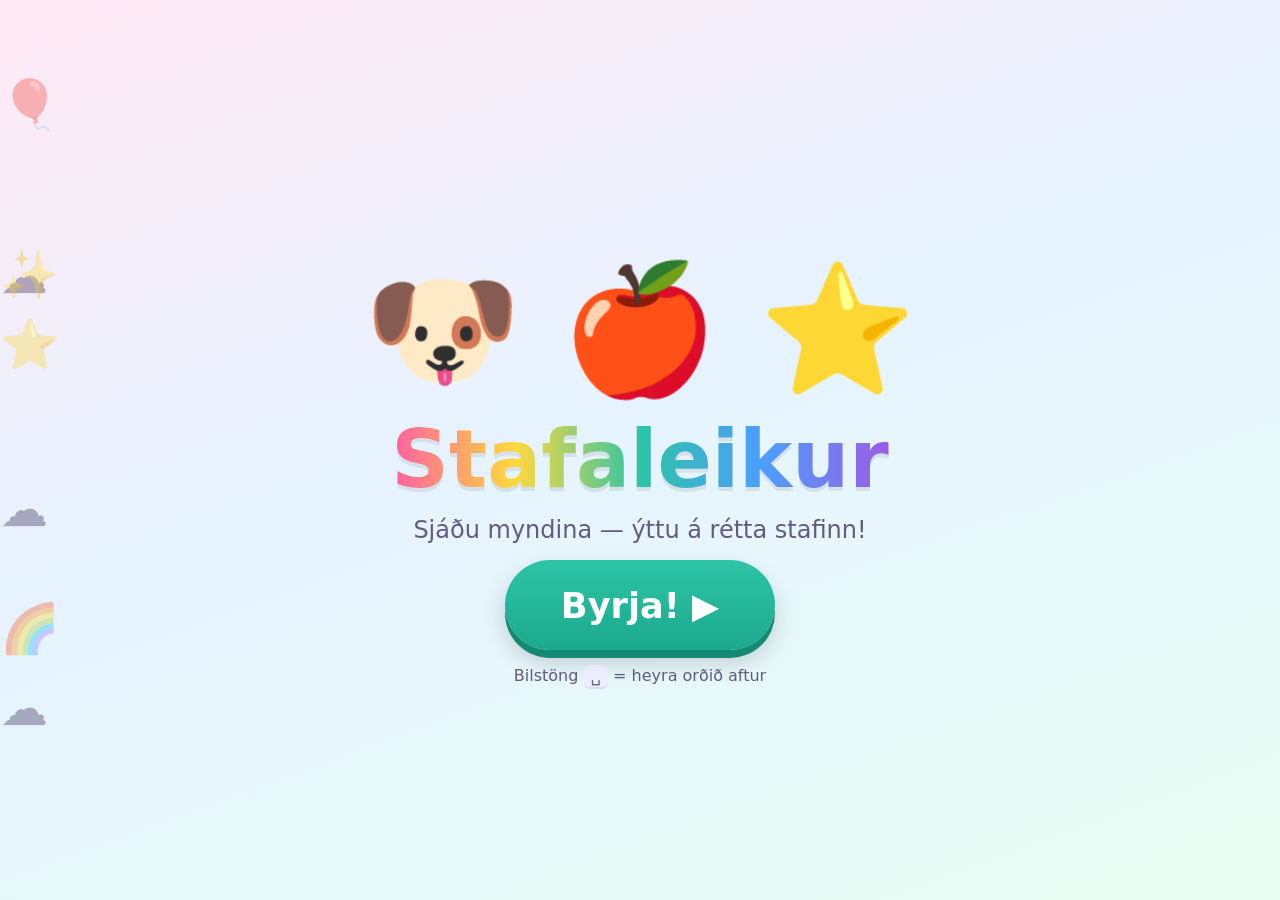
==== index.html @ 9ecb9501 "Laga valmynd sem klipptist á síma, touch-hegðun og fleiri mobile-villur - Skrollanlegir skjáir nota " ====
<!DOCTYPE html>
<html lang="is">
<head>
<meta charset="utf-8">
<meta name="viewport" content="width=device-width, initial-scale=1">
<meta name="theme-color" content="#ffe9f4">
<title>Stafaleikur</title>
<style>
  :root{
    --bleikur:#ff5fa2; --gulur:#ffd93d; --graenn:#2ec4a6; --blar:#4d9dff;
    --fjolublar:#9b5de5; --dokkt:#2b1a4a;
  }
  *{box-sizing:border-box}
  html,body{height:100%;margin:0}
  body{
    font-family:"Chalkboard SE","Comic Sans MS","Baloo 2",system-ui,sans-serif;
    color:var(--dokkt);
    background:linear-gradient(160deg,#ffe9f4 0%,#e6f3ff 45%,#e9fff4 100%);
    overflow:hidden;
    -webkit-user-select:none;user-select:none;
    touch-action:manipulation;              /* ekkert double-tap zoom á síma */
    -webkit-tap-highlight-color:transparent;
    -webkit-touch-callout:none;
  }
  #himinn{position:fixed;inset:0;pointer-events:none;z-index:0}
  .sky{position:absolute;font-size:3rem;opacity:.35;animation:sveima linear infinite}
  @keyframes sveima{from{transform:translateX(-15vw)}to{transform:translateX(115vw)}}

  /* justify-content:center + overflow klippir toppinn af á litlum skjám,
     svo teygjanleg ::before/::after miðja efnið í staðinn */
  .skjar{position:relative;z-index:1;height:100%;display:flex;flex-direction:column;
    align-items:center;justify-content:flex-start;gap:1rem;padding:3.6rem 1rem 1rem;text-align:center;
    overflow-y:auto}
  .skjar::before,.skjar::after{content:'';flex:1 0 0;min-height:0}
  @supports(height:100dvh){.skjar{height:100dvh}}
  .falin{display:none !important}

  h1{font-size:clamp(2.5rem,8vw,5rem);margin:0;line-height:1;
     background:linear-gradient(90deg,var(--bleikur),var(--gulur),var(--graenn),var(--blar),var(--fjolublar));
     -webkit-background-clip:text;background-clip:text;color:transparent;
     filter:drop-shadow(0 4px 0 rgba(0,0,0,.08))}
  .undirtitill{font-size:clamp(1rem,3vw,1.5rem);opacity:.7;margin:0}

  .takki{
    font:inherit;font-size:clamp(1.4rem,4vw,2.2rem);font-weight:bold;color:#fff;
    background:linear-gradient(180deg,var(--graenn),#1ba98d);
    border:none;border-radius:999px;padding:.7em 1.6em;cursor:pointer;
    box-shadow:0 8px 0 #148a73, 0 12px 24px rgba(0,0,0,.18);
    transition:transform .08s, box-shadow .08s;
  }
  .takki:active{transform:translateY(6px);box-shadow:0 2px 0 #148a73}
  .takki.blar{background:linear-gradient(180deg,var(--blar),#2b7fe0);box-shadow:0 8px 0 #2168b8,0 12px 24px rgba(0,0,0,.18)}
  .takki.blar:active{box-shadow:0 2px 0 #2168b8}

  /* ---- toppstika ---- */
  #stika{position:fixed;top:0;left:0;right:0;z-index:3;display:flex;align-items:center;
    justify-content:space-between;gap:1rem;padding:.7rem 1.1rem}
  .merki{background:#fff;border-radius:999px;padding:.35em .9em;font-size:clamp(.9rem,2.2vw,1.25rem);
    font-weight:bold;box-shadow:0 4px 12px rgba(0,0,0,.1);white-space:nowrap}
  #stigin{color:var(--fjolublar)}
  #rodin{color:var(--bleikur)}
  #framvinda{flex:1;max-width:340px;height:16px;background:#fff;border-radius:999px;overflow:hidden;
    box-shadow:inset 0 2px 4px rgba(0,0,0,.08)}
  #framvindaFyllt{height:100%;width:0%;border-radius:999px;
    background:linear-gradient(90deg,var(--gulur),var(--graenn));transition:width .35s}

  /* ---- spjaldid ---- */
  #spjald{
    background:#fff;border-radius:2.5rem;padding:.9rem 2.2rem 1.2rem;
    box-shadow:0 18px 40px rgba(0,0,0,.14);
    display:flex;flex-direction:column;align-items:center;gap:.6rem;
  }
  #mynd{font-size:clamp(4rem,15vh,8.5rem);line-height:1.1;animation:hopp 2.2s ease-in-out infinite}
  @keyframes hopp{0%,100%{transform:translateY(0) rotate(-2deg)}50%{transform:translateY(-14px) rotate(2deg)}}
  #mynd.rett{animation:snua .6s ease}
  @keyframes snua{0%{transform:scale(1)}40%{transform:scale(1.35) rotate(12deg)}100%{transform:scale(1)}}
  #spjald.rangt{animation:hrista .4s}
  @keyframes hrista{0%,100%{transform:translateX(0)}20%{transform:translateX(-14px)}40%{transform:translateX(14px)}60%{transform:translateX(-9px)}80%{transform:translateX(9px)}}

  #ord{display:flex;gap:.35rem;align-items:flex-end;flex-wrap:wrap;justify-content:center}
  .stafur{
    font-size:clamp(2.2rem,7vw,4rem);font-weight:bold;line-height:1;
    padding:.05em .18em;border-radius:.28em;min-width:.72em;text-align:center;
  }
  .stafur.sest{color:var(--dokkt);opacity:.55}
  .stafur.reitur{
    color:transparent;background:#f0eefc;border-bottom:.12em solid var(--fjolublar);
  }
  .stafur.reitur.naest{background:#fff3c4;border-bottom-color:var(--gulur);animation:pulsa 1.1s ease-in-out infinite}
  @keyframes pulsa{0%,100%{transform:scale(1)}50%{transform:scale(1.12)}}
  .stafur.buid{color:var(--graenn);background:#ddfaf1;border-bottom-color:var(--graenn);
    animation:skella .3s ease}
  @keyframes skella{0%{transform:scale(1.6)}100%{transform:scale(1)}}
  .stafur.visbending{color:var(--bleikur) !important;background:#ffe3ef}

  #hjalp{font-size:clamp(.9rem,2.4vw,1.25rem);opacity:.65;min-height:1.6em}
  kbd{background:#efeaff;border-radius:.4em;padding:.1em .45em;font-family:inherit;
      box-shadow:0 2px 0 #d6cdf5}

  /* ---- stafatakkar ---- */
  #stafaval{display:grid;grid-template-columns:repeat(10,1fr);gap:.5rem;
    max-width:58rem;width:100%;margin-bottom:2.2rem}
  @media (max-width:900px){#stafaval{grid-template-columns:repeat(5,1fr)}}
  .stafatakki{
    font:inherit;font-weight:bold;font-size:clamp(1.6rem,4vw,2.4rem);line-height:1;
    color:#fff;border:none;border-radius:1rem;padding:.5em 0;cursor:pointer;
    box-shadow:0 6px 0 rgba(0,0,0,.22), 0 8px 18px rgba(0,0,0,.14);
    transition:transform .08s, box-shadow .08s, opacity .2s;
  }
  @media(hover:hover){.stafatakki:hover{transform:translateY(-3px)}}
  .stafatakki:active{transform:translateY(5px);box-shadow:0 1px 0 rgba(0,0,0,.22)}
  .stafatakki.rangur{opacity:.28;pointer-events:none;transform:none;box-shadow:none}
  .stafatakki.visbending{animation:pulsa .7s ease-in-out infinite;
    outline:5px solid #fff;outline-offset:3px}

  #stafaval.hastafir .stafatakki{text-transform:uppercase}
  #hastafirTakki{
    font:inherit;font-size:clamp(.95rem,2.4vw,1.2rem);font-weight:bold;color:var(--dokkt);
    background:#fff;border:3px solid var(--fjolublar);border-radius:999px;
    padding:.55em 1.4em;cursor:pointer;margin:-1.4rem 0 2.4rem;
    box-shadow:0 5px 0 #cbbdf0;transition:transform .08s, box-shadow .08s, background .12s;
    -webkit-user-select:none;user-select:none;touch-action:none;
  }
  #hastafirTakki .synid{background:#f0eafd;border-radius:.5em;padding:.1em .5em;letter-spacing:.05em;white-space:nowrap}
  #hastafirTakki.virkur{
    background:var(--fjolublar);color:#fff;transform:translateY(5px);box-shadow:0 0 0 #cbbdf0;
  }
  #hastafirTakki.virkur .synid{background:rgba(255,255,255,.25)}

  /* ---- limmidasafn ---- */
  #hilla{position:fixed;bottom:0;left:0;right:0;z-index:3;display:flex;flex-wrap:wrap;
    gap:.2rem;justify-content:center;padding:.2rem;font-size:1.4rem;pointer-events:none}
  #hilla span{animation:skella .4s ease}

  /* ---- yfirlogg ---- */
  #yfir{position:fixed;inset:0;z-index:5;background:rgba(43,26,74,.75);
    display:flex;flex-direction:column;align-items:center;justify-content:center;gap:1.4rem;
    color:#fff;text-align:center;padding:1rem}
  #yfir h2{font-size:clamp(2rem,7vw,4rem);margin:0}
  #yfir .stort{font-size:clamp(5rem,18vh,10rem);animation:hopp 1.4s ease-in-out infinite}

  /* ---- valmynd ---- */
  #leikjaval{display:flex;gap:1.4rem;flex-wrap:wrap;justify-content:center;max-width:56rem}
  .leikjaspjald{font:inherit;color:inherit;text-align:center;cursor:pointer;
    background:#fff;border:4px solid transparent;border-radius:2rem;padding:1.6rem 1.4rem;width:17rem;
    box-shadow:0 12px 28px rgba(0,0,0,.12);transition:.15s}
  @media(hover:hover){.leikjaspjald:hover{transform:translateY(-6px);border-color:var(--fjolublar)}}
  .leikjaspjald .em{font-size:2.8rem;line-height:1.2}
  .leikjaspjald .nafn{font-size:1.5rem;font-weight:bold;margin:.4rem 0 .3rem;color:var(--fjolublar)}
  .leikjaspjald .lysing{font-size:.95rem;opacity:.65;line-height:1.35}

  .flokkur{font-size:1.3rem;font-weight:bold;opacity:.55;margin-top:.3rem}
  #leikjaval2{display:flex;gap:1rem;flex-wrap:wrap;justify-content:center;max-width:56rem}
  .leikjaspjald{position:relative}
  .leikjaspjald .nr2{position:absolute;top:.6rem;left:.7rem;background:var(--fjolublar);color:#fff;
    width:1.7rem;height:1.7rem;border-radius:50%;display:flex;align-items:center;justify-content:center;
    font-size:.95rem;font-weight:bold}

  /* ---- leikur 4: sagan ---- */
  #stika4{position:fixed;top:0;left:0;right:0;z-index:3;display:flex;align-items:center;
    justify-content:space-between;gap:1rem;padding:.7rem 1.1rem}
  #framvinda4{flex:1;max-width:340px;height:16px;background:#fff;border-radius:999px;overflow:hidden;
    box-shadow:inset 0 2px 4px rgba(0,0,0,.08)}
  #framvindaFyllt4{height:100%;width:0%;border-radius:999px;
    background:linear-gradient(90deg,var(--gulur),var(--graenn));transition:width .35s}
  #svid{background:#fff;border-radius:2rem;padding:1.2rem 1.6rem;box-shadow:0 14px 34px rgba(0,0,0,.13);
    width:min(56rem,100%);min-height:clamp(7rem,22vh,11rem);display:flex;align-items:center;
    justify-content:center;overflow:hidden}
  #svidHlutir{display:flex;flex-wrap:wrap;gap:.25em;justify-content:center;align-items:center;
    font-size:clamp(2rem,7vh,3.6rem)}
  #svidHlutir span{display:inline-block;will-change:transform,opacity}
  #saga{font-size:clamp(1.2rem,3.4vw,1.9rem);font-weight:bold;color:var(--fjolublar);min-height:1.5em}
  #hjalp4{font-size:clamp(1rem,2.6vw,1.35rem);opacity:.7;min-height:1.6em}
  #tolur4{display:grid;grid-template-columns:repeat(auto-fit,minmax(3.4rem,1fr));gap:.5rem;
    max-width:52rem;width:100%;margin-bottom:2.4rem}

  @keyframes birtast{from{transform:scale(0) rotate(-25deg);opacity:0}
                     60%{transform:scale(1.25) rotate(8deg);opacity:1}
                     to{transform:scale(1);opacity:1}}
  @keyframes koma{from{transform:translateX(70vw) scale(.4);opacity:0}
                  to{transform:none;opacity:1}}
  @keyframes springaAnim{0%{transform:scale(1)}35%{transform:scale(1.6)}
                         100%{transform:scale(2.4);opacity:0}}
  @keyframes bordaAnim{0%{transform:scale(1)}45%{transform:scale(.55) rotate(25deg)}
                       100%{transform:scale(0) rotate(-15deg);opacity:0}}
  @keyframes burtAnim{to{transform:translateX(70vw) translateY(-25vh) rotate(25deg);opacity:0}}
  @keyframes hverfaAnim{to{transform:scale(.15) rotate(380deg);opacity:0}}
  .birtast{animation:birtast .45s cubic-bezier(.34,1.56,.64,1) backwards}
  .koma   {animation:koma 1s cubic-bezier(.22,1,.36,1) backwards}
  .springa{animation:springaAnim .8s ease-in forwards}
  .borda  {animation:bordaAnim .8s ease-in forwards}
  .burt   {animation:burtAnim 1s ease-in forwards}
  .hverfa {animation:hverfaAnim .9s ease-in forwards}

  /* ---- leikur 3: staerdfraedi ---- */
  #stika3{position:fixed;top:0;left:0;right:0;z-index:3;display:flex;align-items:center;
    justify-content:space-between;gap:1rem;padding:.7rem 1.1rem}
  #framvinda3{flex:1;max-width:340px;height:16px;background:#fff;border-radius:999px;overflow:hidden;
    box-shadow:inset 0 2px 4px rgba(0,0,0,.08)}
  #framvindaFyllt3{height:100%;width:0%;border-radius:999px;
    background:linear-gradient(90deg,var(--gulur),var(--graenn));transition:width .35s}
  #daemispjald{background:#fff;border-radius:2rem;padding:1.1rem 2.2rem 1.3rem;text-align:center;
    box-shadow:0 14px 34px rgba(0,0,0,.13);max-width:56rem}
  #daemispjald.rangt{animation:hrista .4s}
  #daemiMyndir{display:flex;align-items:center;justify-content:center;gap:.5rem;flex-wrap:wrap;
    font-size:clamp(1.6rem,5vh,2.8rem);margin-bottom:.4rem}
  #daemiMyndir .hopur{display:flex;gap:.12em;flex-wrap:wrap;justify-content:center;max-width:16em}
  #daemiMyndir .adgerd{font-weight:bold;color:var(--fjolublar);font-size:1.1em;padding:0 .2em}
  #daemiMyndir .burt{opacity:.28;position:relative;filter:grayscale(1)}
  #daemiMyndir .burt::after{content:'✖';position:absolute;inset:0;display:flex;align-items:center;
    justify-content:center;color:var(--bleikur);font-size:.9em;opacity:.9;filter:none}
  #daemiTexti{font-size:clamp(1.8rem,min(9vh,10vw),4.4rem);font-weight:bold;line-height:1.1;letter-spacing:.03em;white-space:nowrap}
  #daemiTexti .spurn{color:var(--bleikur)}
  #hjalp3{font-size:clamp(1rem,2.6vw,1.35rem);opacity:.7;min-height:1.6em}
  #tolur{display:grid;grid-template-columns:repeat(auto-fit,minmax(3.4rem,1fr));gap:.5rem;
    max-width:52rem;width:100%;margin-bottom:2.4rem}
  .tolutakki{
    font:inherit;font-weight:bold;font-size:clamp(1.5rem,4vw,2.2rem);line-height:1;color:#fff;
    border:none;border-radius:1rem;padding:.5em 0;cursor:pointer;
    box-shadow:0 6px 0 rgba(0,0,0,.22),0 8px 18px rgba(0,0,0,.14);
    transition:transform .08s,box-shadow .08s,opacity .2s}
  @media(hover:hover){.tolutakki:hover{transform:translateY(-3px)}}
  .tolutakki:active{transform:translateY(5px);box-shadow:0 1px 0 rgba(0,0,0,.22)}
  .tolutakki.rangur{opacity:.28;pointer-events:none;transform:none;box-shadow:none}
  .tolutakki.rett3{animation:snua .6s ease;outline:5px solid #fff;outline-offset:3px}

  /* ---- leikur 2 ---- */
  #stika2{position:fixed;top:0;left:0;right:0;z-index:3;display:flex;align-items:center;
    justify-content:space-between;gap:1rem;padding:.7rem 1.1rem}
  #framvinda2{flex:1;max-width:340px;height:16px;background:#fff;border-radius:999px;overflow:hidden;
    box-shadow:inset 0 2px 4px rgba(0,0,0,.08)}
  #framvindaFyllt2{height:100%;width:0%;border-radius:999px;
    background:linear-gradient(90deg,var(--gulur),var(--graenn));transition:width .35s}
  #stafspjald{background:#fff;border-radius:2rem;padding:.6rem 2.6rem 1rem;text-align:center;
    box-shadow:0 14px 34px rgba(0,0,0,.13)}
  #storiStafur{font-size:clamp(5rem,16vh,9rem);font-weight:bold;line-height:1.05;
    background:linear-gradient(180deg,var(--fjolublar),var(--bleikur));
    -webkit-background-clip:text;background-clip:text;color:transparent}
  #baedi{font-size:1.3rem;opacity:.45;letter-spacing:.3em}
  #hjalp2{font-size:clamp(1rem,2.6vw,1.35rem);opacity:.7;min-height:1.6em}
  #valkostir{margin-bottom:3rem;display:grid;grid-template-columns:repeat(4,1fr);gap:1rem;max-width:56rem;width:100%}
  @media (max-width:700px){#valkostir{grid-template-columns:repeat(2,1fr)}}
  .valkostur{position:relative;background:#fff;border:4px solid transparent;border-radius:1.6rem;
    padding:1rem .4rem;cursor:pointer;font:inherit;transition:.15s;
    box-shadow:0 10px 22px rgba(0,0,0,.11)}
  @media(hover:hover){.valkostur:hover{transform:translateY(-6px);border-color:var(--blar)}}
  .valkostur .emj{font-size:clamp(3rem,9vh,5rem);line-height:1.1;display:block}
  .valkostur .nr{position:absolute;top:.5rem;left:.6rem;background:var(--fjolublar);color:#fff;
    width:1.8rem;height:1.8rem;border-radius:50%;display:flex;align-items:center;justify-content:center;
    font-size:1rem;font-weight:bold}
  .valkostur.rett2{border-color:var(--graenn);background:#ddfaf1;animation:snua .6s ease}
  .valkostur.rangt2{animation:hrista .4s;opacity:.4}
  .valkostur .ordtexti{font-size:1.05rem;font-weight:bold;opacity:0;transition:.2s}
  .valkostur.syna .ordtexti{opacity:.75}


  #agnir{position:fixed;inset:0;pointer-events:none;z-index:4;overflow:hidden}
  .agn{position:absolute;font-size:2rem;animation:falla linear forwards}
  @keyframes falla{to{transform:translateY(110vh) rotate(720deg);opacity:0}}
</style>
</head>
<body>

<div id="himinn"></div>
<div id="agnir"></div>

<!-- UPPHAFSSKJAR -->
<div class="skjar" id="upphaf">
  <div style="font-size:clamp(4rem,14vh,8rem)">🐶 🍎 ⭐</div>
  <h1>Stafaleikur</h1>
  <p class="undirtitill">Sjáðu myndina — ýttu á rétta stafinn!</p>
  <button class="takki" id="byrjaTakki">Byrja! ▶</button>
  <p class="undirtitill" style="font-size:1rem">Bilstöng <kbd>␣</kbd> = heyra orðið aftur</p>
</div>

<!-- VALMYND -->
<div class="skjar falin" id="valmynd">
  <h1 style="font-size:clamp(1.8rem,5vw,3rem)">Veldu leik</h1>

  <div class="flokkur">📖 Lestur</div>
  <div id="leikjaval">
    <button class="leikjaspjald" id="velja1">
      <span class="nr2">1</span>
      <div class="em">🐶 → <b>H</b></div>
      <div class="nafn">Finndu stafinn</div>
      <div class="lysing">Mynd birtist — veldu rétta stafinn.</div>
    </button>
    <button class="leikjaspjald" id="velja2">
      <span class="nr2">2</span>
      <div class="em"><b>B</b> → 🍌</div>
      <div class="nafn">Finndu myndina</div>
      <div class="lysing">Stafur birtist — veldu myndina sem byrjar á honum.</div>
    </button>
  </div>

  <div class="flokkur">🔢 Stærðfræði</div>
  <div id="leikjaval2">
    <button class="leikjaspjald" id="velja3">
      <span class="nr2">3</span>
      <div class="em">3 + 2 = <b>?</b></div>
      <div class="nafn">Plús og mínus</div>
      <div class="lysing">Reiknaðu dæmið og veldu rétta töluna.</div>
    </button>
    <button class="leikjaspjald" id="velja4">
      <span class="nr2">4</span>
      <div class="em">🍎🍎 ➕ 🍎</div>
      <div class="nafn">Teldu hlutina</div>
      <div class="lysing">Teldu myndirnar og finndu svarið.</div>
    </button>
    <button class="leikjaspjald" id="velja5">
      <span class="nr2">5</span>
      <div class="em">4 + <b>?</b> = 7</div>
      <div class="nafn">Hvað vantar?</div>
      <div class="lysing">Finndu töluna sem vantar í dæmið.</div>
    </button>
    <button class="leikjaspjald" id="velja6">
      <span class="nr2">6</span>
      <div class="em">🎈🎈🎈 <b>💥</b></div>
      <div class="nafn">Hvað gerðist?</div>
      <div class="lysing">Horfðu á það gerast — teldu svo það sem eftir er.</div>
    </button>
  </div>

</div>

<!-- LEIKUR 2: finndu myndina -->
<div class="skjar falin" id="leikur2">
  <div id="stika2">
    <div class="merki" id="tilbakaMerki" style="cursor:pointer">🏠</div>
    <div id="framvinda2"><div id="framvindaFyllt2"></div></div>
    <div class="merki" id="rodin2">🔥 0</div>
    <div class="merki" id="stigin2">⭐ 0</div>
  </div>

  <div id="stafspjald">
    <div id="storiStafur">B</div>
    <div id="baedi">B b</div>
  </div>
  <div id="hjalp2">Hvaða mynd byrjar á þessum staf?</div>
  <div id="valkostir"></div>
</div>

<!-- LEIKUR 4: sagan -->
<div class="skjar falin" id="leikur4">
  <div id="stika4">
    <div class="merki" id="tilbakaMerki4" style="cursor:pointer">🏠</div>
    <div id="framvinda4"><div id="framvindaFyllt4"></div></div>
    <div class="merki" id="rodin4">🔥 0</div>
    <div class="merki" id="stigin4">⭐ 0</div>
  </div>

  <div id="svid"><div id="svidHlutir"></div></div>
  <div id="saga">&nbsp;</div>
  <div id="hjalp4">&nbsp;</div>
  <div id="tolur4"></div>
</div>

<!-- LEIKUR 3: staerdfraedi -->
<div class="skjar falin" id="leikur3">
  <div id="stika3">
    <div class="merki" id="tilbakaMerki3" style="cursor:pointer">🏠</div>
    <div id="framvinda3"><div id="framvindaFyllt3"></div></div>
    <div class="merki" id="rodin3">🔥 0</div>
    <div class="merki" id="stigin3">⭐ 0</div>
  </div>

  <div id="daemispjald">
    <div id="daemiMyndir"></div>
    <div id="daemiTexti">3 + 2 = ?</div>
  </div>
  <div id="hjalp3">Hvað er svarið?</div>
  <div id="tolur"></div>
</div>

<!-- LEIKUR -->
<div class="skjar falin" id="leikur">
  <div id="stika">
    <div class="merki" id="tilbakaMerki1" style="cursor:pointer">🏠</div>
    <div class="merki" id="bordMerki">Borð 1</div>
    <div id="framvinda"><div id="framvindaFyllt"></div></div>
    <div class="merki" id="rodin">🔥 0</div>
    <div class="merki" id="stigin">⭐ 0</div>
  </div>

  <div id="spjald">
    <div id="mynd">🐶</div>
    <div id="ord"></div>
  </div>
  <div id="hjalp"></div>
  <div id="stafaval"></div>
  <button id="hastafirTakki">⬆️ Haltu inni fyrir <b>STÓRA STAFI</b> &nbsp;<span class="synid">a → A</span></button>
</div>

<div id="hilla"></div>

<!-- YFIRLOGG -->
<div id="yfir" class="falin">
  <div class="stort" id="yfirMynd">🎉</div>
  <h2 id="yfirTexti">Frábært!</h2>
  <button class="takki blar" id="yfirTakki">Áfram ▶</button>
</div>

<script>
/* ============ ORÐABANKINN ============ */
const ORD = [
  {o:'api',e:'🐒'}, {o:'appelsína',e:'🍊'}, {o:'álft',e:'🦢'},
  {o:'bíll',e:'🚗'}, {o:'banani',e:'🍌'}, {o:'bátur',e:'⛵'}, {o:'bók',e:'📖'}, {o:'blóm',e:'🌸'},
  {o:'dreki',e:'🐉'},
  {o:'epli',e:'🍎'}, {o:'eldur',e:'🔥'},
  {o:'fiskur',e:'🐟'}, {o:'fugl',e:'🐦'}, {o:'fíll',e:'🐘'},
  {o:'gíraffi',e:'🦒'}, {o:'gulrót',e:'🥕'}, {o:'gítar',e:'🎸'},
  {o:'hundur',e:'🐶'}, {o:'hús',e:'🏠'}, {o:'hestur',e:'🐴'}, {o:'hjarta',e:'❤️'},
  {o:'ís',e:'🍦'}, {o:'íkorni',e:'🐿️'},
  {o:'jarðarber',e:'🍓'}, {o:'jólatré',e:'🎄'},
  {o:'kaka',e:'🍰'}, {o:'kanína',e:'🐰'}, {o:'kýr',e:'🐮'}, {o:'köttur',e:'🐱'}, {o:'krókódíll',e:'🐊'},
  {o:'ljón',e:'🦁'}, {o:'lest',e:'🚂'}, {o:'lykill',e:'🔑'},
  {o:'máni',e:'🌙'}, {o:'mús',e:'🐭'}, {o:'mjólk',e:'🥛'},
  {o:'nál',e:'🪡'}, {o:'nashyrningur',e:'🦏'},
  {o:'ostur',e:'🧀'}, {o:'ormur',e:'🪱'},
  {o:'pera',e:'🍐'}, {o:'penni',e:'🖊️'}, {o:'panda',e:'🐼'},
  {o:'rúta',e:'🚌'}, {o:'refur',e:'🦊'}, {o:'regnbogi',e:'🌈'},
  {o:'sól',e:'☀️'}, {o:'skór',e:'👟'}, {o:'stjarna',e:'⭐'}, {o:'snjókarl',e:'⛄'}, {o:'sími',e:'📱'},
  {o:'tré',e:'🌳'}, {o:'tígrisdýr',e:'🐯'}, {o:'tómatur',e:'🍅'},
  {o:'ugla',e:'🦉'}, {o:'úlfur',e:'🐺'}, {o:'úr',e:'⌚'},
  {o:'vatn',e:'💧'}, {o:'vasi',e:'🏺'},
  {o:'þyrla',e:'🚁'},
  {o:'ær',e:'🐑'}, {o:'önd',e:'🦆'}, {o:'öxi',e:'🪓'}
];

const LIMMIDAR = ['🌟','🍀','🦄','🚀','🍭','🐞','🌺','🎈','🏆','🐳','🍩','⚽','🎨','🦋','🍉','🎁'];

const BORD = [
  { nafn:'Borð 1 — Fyrsti stafurinn', hattur:'fyrsti', throf:10, sia:o=>true,
    hjalp:'Á hvaða staf byrjar orðið?' },
  { nafn:'Borð 2 — Stuttu orðin',    hattur:'stafa',  throf:8,  sia:o=>o.o.length<=4,
    hjalp:'Stafaðu allt orðið!' },
  { nafn:'Borð 3 — Stóru orðin',     hattur:'stafa',  throf:8,  sia:o=>o.o.length>4,
    hjalp:'Þú ert orðinn meistari — stafaðu langa orðið!' }
];

/* ============ STAÐA ============ */
let bordNr = 0, stig = 0, rod = 0, iBordi = 0, mistok = 0;
let nuOrd = null, staða = 0, ordafarvegur = [], laest = false;

const $ = s => document.querySelector(s);
const myndEl=$('#mynd'), ordEl=$('#ord'), hjalpEl=$('#hjalp'), spjaldEl=$('#spjald');

/* ============ HLJÓÐ ============ */
let ac = null;
function hljodvel(){
  if(!ac) ac = new (window.AudioContext||window.webkitAudioContext)();
  if(ac.state === 'suspended') ac.resume();   /* iOS byrjar oft í biðstöðu */
  return ac;
}
function tonn(f, t0, lengd, gerd='sine', styrkur=.18){
  const a = hljodvel(), o = a.createOscillator(), g = a.createGain();
  o.type = gerd; o.frequency.value = f;
  g.gain.setValueAtTime(0, a.currentTime + t0);
  g.gain.linearRampToValueAtTime(styrkur, a.currentTime + t0 + .02);
  g.gain.exponentialRampToValueAtTime(.0001, a.currentTime + t0 + lengd);
  o.connect(g); g.connect(a.destination);
  o.start(a.currentTime + t0); o.stop(a.currentTime + t0 + lengd + .05);
}
const hlj = {
  plopp(){ tonn(880, 0, .12, 'triangle', .14); },
  rett(){ [523,659,784,1047].forEach((f,i)=>tonn(f, i*.075, .25, 'triangle', .16)); },
  rangt(){ tonn(220, 0, .18, 'sine', .10); tonn(165, .1, .22, 'sine', .09); },
  hvarf(){ tonn(700, 0, .10, 'square', .10); tonn(260, .05, .16, 'sine', .09); },
  bord(){ [523,659,784,1047,1319].forEach((f,i)=>tonn(f, i*.11, .5, 'triangle', .18)); }
};

/* ============ TAL ============ */
let raddir = [], islRodd = null;
function finnaRodd(){
  if(!('speechSynthesis' in window)) return;
  raddir = speechSynthesis.getVoices();
  islRodd = raddir.find(r=>/^is/i.test(r.lang)) || null;
}
finnaRodd();
if('speechSynthesis' in window) speechSynthesis.onvoiceschanged = finnaRodd;
function tala(texti, hradi=.85){
  if(!('speechSynthesis' in window) || !islRodd) return;
  speechSynthesis.cancel();
  const u = new SpeechSynthesisUtterance(texti);
  u.lang = 'is-IS'; u.rate = hradi; u.pitch = 1.15;
  if(islRodd) u.voice = islRodd;
  speechSynthesis.speak(u);
}

/* ============ SKRAUT ============ */
(function skyBg(){
  const h = $('#himinn'), tákn = ['☁️','⭐','🌈','🎈','☁️','✨'];
  for(let i=0;i<7;i++){
    const s = document.createElement('div');
    s.className='sky'; s.textContent = tákn[i%tákn.length];
    s.style.top = (5 + Math.random()*80) + 'vh';
    s.style.animationDuration = (22 + Math.random()*26) + 's';
    s.style.animationDelay = (-Math.random()*30) + 's';
    h.appendChild(s);
  }
})();

function flugeldar(fjoldi=26){
  const box = $('#agnir');
  for(let i=0;i<fjoldi;i++){
    const a = document.createElement('div');
    a.className='agn';
    a.textContent = LIMMIDAR[Math.floor(Math.random()*LIMMIDAR.length)];
    a.style.left = Math.random()*100 + 'vw';
    a.style.top = '-8vh';
    a.style.fontSize = (1.4 + Math.random()*2.2) + 'rem';
    a.style.animationDuration = (1.6 + Math.random()*1.6) + 's';
    box.appendChild(a);
    setTimeout(()=>a.remove(), 3600);
  }
}

/* ============ LEIKJALÓGÍK ============ */
function stokka(a){ a = a.slice(); for(let i=a.length-1;i>0;i--){ const j=Math.floor(Math.random()*(i+1)); [a[i],a[j]]=[a[j],a[i]]; } return a; }

function byrjaBord(){
  const b = BORD[bordNr];
  ordafarvegur = stokka(ORD.filter(b.sia));
  iBordi = 0;
  $('#bordMerki').textContent = b.nafn.split(' — ')[0];
  naestaOrd();
}

function naestaOrd(){
  if(!ordafarvegur.length) ordafarvegur = stokka(ORD.filter(BORD[bordNr].sia));
  nuOrd = ordafarvegur.pop();
  staða = 0; mistok = 0; laest = false;
  teikna();
  byggjaStafaval();
  hjalpEl.textContent = BORD[bordNr].hjalp;
  setTimeout(()=>tala(nuOrd.o), 260);
}

function teikna(){
  myndEl.textContent = nuOrd.e;
  myndEl.classList.remove('rett');
  ordEl.innerHTML = '';
  const stafir = [...nuOrd.o];
  const hattur = BORD[bordNr].hattur;
  stafir.forEach((s, i)=>{
    const d = document.createElement('div');
    d.className = 'stafur';
    d.textContent = s;
    d.dataset.i = i;
    if(hattur === 'fyrsti'){
      if(i === 0) d.classList.add('reitur','naest');
      else d.classList.add('sest');
    } else {
      d.classList.add('reitur');
      if(i === 0) d.classList.add('naest');
    }
    ordEl.appendChild(d);
  });
}

const STAFROF = [...'aábdðeéfghiíjklmnoóprstuúvyýþæö'];
const TAKKALITIR = ['#ff5fa2','#4d9dff','#2ec4a6','#f7a13c','#9b5de5',
                    '#e8577d','#3aa8e0','#57c964','#ffb703','#7b6bf0'];

function byggjaStafaval(){
  const rett = vaentanlegur().toLowerCase();
  const adrir = stokka(STAFROF.filter(x => x !== rett)).slice(0, 9);
  const valin = stokka([rett, ...adrir]);
  const box = $('#stafaval');
  box.innerHTML = '';
  valin.forEach((st, i)=>{
    const b = document.createElement('button');
    b.className = 'stafatakki';
    b.textContent = st;
    b.dataset.stafur = st;
    b.style.background = TAKKALITIR[i % TAKKALITIR.length];
    b.onclick = ()=>svaraStaf(st);
    box.appendChild(b);
  });
}

function setjaHastafi(a){
  $('#stafaval').classList.toggle('hastafir', a);
  $('#hastafirTakki').classList.toggle('virkur', a);
  const s = $('#hastafirTakki').querySelector('.synid');
  if(s) s.textContent = a ? 'A → a' : 'a → A';
}

function takkiFyrir(st){ return $('#stafaval').querySelector('[data-stafur="' + st + '"]'); }

function svaraStaf(st){
  if(laest) return;
  if(st === vaentanlegur().toLowerCase()) retturStafur();
  else {
    const b = takkiFyrir(st);
    if(b) b.classList.add('rangur');
    rangurStafur();
  }
}

function vaentanlegur(){ return [...nuOrd.o][staða]; }

function retturStafur(){
  const hattur = BORD[bordNr].hattur;
  const el = ordEl.querySelector('[data-i="'+staða+'"]');
  el.classList.remove('reitur','naest','visbending');
  el.classList.add('buid');
  staða++;
  mistok = 0;
  const bui = (hattur === 'fyrsti') || (staða >= [...nuOrd.o].length);
  if(!bui){
    hlj.plopp();
    const n = ordEl.querySelector('[data-i="'+staða+'"]');
    if(n) n.classList.add('naest');
    byggjaStafaval();
    return;
  }
  /* orðið klárað */
  laest = true;
  hlj.rett();
  myndEl.classList.add('rett');
  flugeldar(18);
  stig++; rod++; iBordi++;
  $('#stigin').textContent = '⭐ ' + stig;
  $('#rodin').textContent  = '🔥 ' + rod;
  ordEl.querySelectorAll('.stafur').forEach(s=>{s.className='stafur buid';});
  $('#stafaval').querySelectorAll('.stafatakki').forEach(b=>b.classList.add('rangur'));
  hjalpEl.textContent = ['Frábært! 🎉','Vel gert! 👏','Snilld! 🌟','Þú ert klár! 💪','Rétt! 🥳'][Math.floor(Math.random()*5)];
  tala(nuOrd.o);
  if(stig % 3 === 0) faLimmida();
  uppfaeraFramvindu();

  const b = BORD[bordNr];
  if(iBordi >= b.throf){
    if(bordNr < BORD.length-1) setTimeout(nyttBord, 1500);
    else setTimeout(medaliaSkjar, 1500);
  } else {
    setTimeout(naestaOrd, 1500);
  }
}

function rangurStafur(){
  hlj.rangt();
  rod = 0;
  $('#rodin').textContent = '🔥 0';
  spjaldEl.classList.remove('rangt'); void spjaldEl.offsetWidth;
  spjaldEl.classList.add('rangt');
  mistok++;
  if(mistok >= 2){
    const el = ordEl.querySelector('[data-i="'+staða+'"]');
    if(el) el.classList.add('visbending');
    hjalpEl.textContent = 'Prófaðu stafinn ' + vaentanlegur().toUpperCase() + ' 👀';
    const rb = takkiFyrir(vaentanlegur().toLowerCase());
    if(rb) rb.classList.add('visbending');
    tala(vaentanlegur(), .7);
  } else {
    hjalpEl.textContent = 'Ekki alveg — reyndu aftur! 🙂';
  }
}

function faLimmida(){
  const l = LIMMIDAR[Math.floor(Math.random()*LIMMIDAR.length)];
  const s = document.createElement('span');
  s.textContent = l;
  $('#hilla').appendChild(s);
}

function uppfaeraFramvindu(){
  const b = BORD[bordNr];
  const hlutf = Math.min(100, (iBordi / b.throf) * 100);
  $('#framvindaFyllt').style.width = hlutf + '%';
}

function medaliaSkjar(){
  hlj.bord();
  flugeldar(60);
  iBordi = 0;
  $('#framvindaFyllt').style.width = '0%';
  $('#yfirMynd').textContent = '🥇';
  $('#yfirTexti').innerHTML = 'Þú kláraðir umferð!<br><span style="font-size:.55em">' + stig + ' stig — haltu áfram!</span>';
  $('#yfir').classList.remove('falin');
  tala('Vá! Þú ert lestrarmeistari!', .9);
}

function nyttBord(){
  bordNr++;
  hlj.bord();
  flugeldar(50);
  const b = BORD[bordNr];
  $('#yfirMynd').textContent = '🏆';
  $('#yfirTexti').innerHTML = 'Nýtt borð opnaðist!<br><span style="font-size:.55em">' + b.nafn + '</span>';
  $('#yfir').classList.remove('falin');
  tala('Þú komst á nýtt borð! Frábært!', .9);
  $('#framvindaFyllt').style.width = '0%';
}

/* ============ LEIKUR 2 — finndu myndina ============ */
let stig2 = 0, rod2 = 0, iBordi2 = 0, laest2 = false;
let rettur2 = null, valListi = [];
const THROF2 = 10;

function byrjaLeik2(){
  stig2 = 0; rod2 = 0; iBordi2 = 0;
  $('#stigin2').textContent = '⭐ 0';
  $('#rodin2').textContent  = '🔥 0';
  $('#framvindaFyllt2').style.width = '0%';
  naestiStafur();
}

function naestiStafur(){
  laest2 = false;
  rettur2 = ORD[Math.floor(Math.random()*ORD.length)];
  const upphaf = [...rettur2.o][0].toLowerCase();

  const adrir = stokka(ORD.filter(o=>[...o.o][0].toLowerCase() !== upphaf));
  const notadir = new Set([upphaf]);
  const truflanir = [];
  for(const o of adrir){
    const b = [...o.o][0].toLowerCase();
    if(notadir.has(b)) continue;
    notadir.add(b); truflanir.push(o);
    if(truflanir.length === 3) break;
  }
  valListi = stokka([rettur2, ...truflanir]);

  const stor = Math.random() < .5;
  const bokstafur = stor ? upphaf.toUpperCase() : upphaf;
  $('#storiStafur').textContent = bokstafur;
  $('#baedi').textContent = upphaf.toUpperCase() + ' ' + upphaf;
  $('#hjalp2').textContent = 'Hvaða mynd byrjar á ' + (stor ? 'stórum' : 'litlum') + ' ' + bokstafur + '?';

  const box = $('#valkostir');
  box.innerHTML = '';
  valListi.forEach((o, i)=>{
    const b = document.createElement('button');
    b.className = 'valkostur';
    b.innerHTML = '<span class="nr">' + (i+1) + '</span><span class="emj">' + o.e +
                  '</span><span class="ordtexti">' + o.o + '</span>';
    b.onclick = ()=>velja(i);
    box.appendChild(b);
  });
}

function velja(i){
  if(laest2) return;
  const spjold = [...$('#valkostir').children];
  const val = valListi[i];
  if(val === rettur2){
    laest2 = true;
    hlj.rett();
    flugeldar(18);
    spjold[i].classList.add('rett2','syna');
    stig2++; rod2++; iBordi2++;
    $('#stigin2').textContent = '⭐ ' + stig2;
    $('#rodin2').textContent  = '🔥 ' + rod2;
    $('#framvindaFyllt2').style.width = Math.min(100,(iBordi2/THROF2)*100) + '%';
    $('#hjalp2').textContent = rettur2.o.charAt(0).toUpperCase() + rettur2.o.slice(1) +
                               ' byrjar á ' + [...rettur2.o][0].toUpperCase() + '! 🎉';
    if(stig2 % 3 === 0) faLimmida();
    tala(rettur2.o);
    if(iBordi2 >= THROF2){
      iBordi2 = 0;
      setTimeout(()=>{
        hlj.bord(); flugeldar(60);
        $('#framvindaFyllt2').style.width = '0%';
        $('#yfirMynd').textContent = '🥇';
        $('#yfirTexti').innerHTML = 'Frábært!<br><span style="font-size:.55em">' + stig2 + ' stig — haltu áfram!</span>';
        $('#yfir').classList.remove('falin');
      }, 1400);
    } else {
      setTimeout(naestiStafur, 1600);
    }
  } else {
    hlj.rangt();
    rod2 = 0;
    $('#rodin2').textContent = '🔥 0';
    spjold[i].classList.add('rangt2','syna');
    spjold[i].onclick = null;
    $('#hjalp2').textContent = val.o.charAt(0).toUpperCase() + val.o.slice(1) + ' byrjar á ' +
                               [...val.o][0].toUpperCase() + ' — reyndu aftur! 🙂';
  }
}

/* ============ LEIKUR 3 — plús og mínus ============ */
let stig3 = 0, rod3 = 0, iBordi3 = 0, laest3 = false;
let hamur3 = 'daemi', hamark3 = 5, svar3 = 0;
const THROF3 = 8;
const HAMORK  = [5, 10, 15, 20];
const HLUTIR  = ['🍎','🍌','⭐','🐟','🎈','🍓','🐞','🍪','🌸','🚗','🦆','🐝'];
const TOLULITIR = ['#ff5fa2','#4d9dff','#2ec4a6','#f7a13c','#9b5de5','#e8577d',
                   '#3aa8e0','#57c964','#ffb703','#7b6bf0','#ef6b6b'];

const LEIKJANOFN = {
  daemi:  'Plús og mínus',
  myndir: 'Teldu hlutina',
  vantar: 'Hvað vantar?'
};

function byrjaLeik3(h){
  hamur3 = h;
  stig3 = 0; rod3 = 0; iBordi3 = 0; hamark3 = HAMORK[0];
  $('#stigin3').textContent = '⭐ 0';
  $('#rodin3').textContent  = '🔥 0';
  $('#framvindaFyllt3').style.width = '0%';
  nyttDaemi();
}

function nyttDaemi(){
  laest3 = false;
  const plus = Math.random() < .5;
  let a, b, c;
  if(plus){
    c = 2 + Math.floor(Math.random() * (hamark3 - 1));   /* 2..hamark */
    a = 1 + Math.floor(Math.random() * (c - 1));         /* 1..c-1   */
    b = c - a;
  } else {
    a = 2 + Math.floor(Math.random() * (hamark3 - 1));   /* 2..hamark */
    b = 1 + Math.floor(Math.random() * a);               /* 1..a     */
    c = a - b;
  }
  const tak = plus ? '+' : '−';

  const myndir = $('#daemiMyndir');
  myndir.innerHTML = '';
  myndir.style.display = (hamur3 === 'myndir') ? 'flex' : 'none';

  if(hamur3 === 'vantar'){
    svar3 = b;
    $('#daemiTexti').innerHTML = a + ' ' + tak + ' <span class="spurn">?</span> = ' + c;
    $('#hjalp3').textContent = 'Hvaða tala vantar?';
  } else {
    svar3 = c;
    $('#daemiTexti').innerHTML = a + ' ' + tak + ' ' + b + ' = <span class="spurn">?</span>';
    $('#hjalp3').textContent = plus ? 'Leggðu saman!' : 'Dragðu frá!';
  }

  if(hamur3 === 'myndir'){
    const hlutur = HLUTIR[Math.floor(Math.random() * HLUTIR.length)];
    if(plus){
      myndir.appendChild(hopur(hlutur, a, 0));
      myndir.appendChild(adgerd('+'));
      myndir.appendChild(hopur(hlutur, b, 0));
    } else {
      myndir.appendChild(hopur(hlutur, a, b));
      myndir.appendChild(adgerd('−' + b));
    }
  }

  byggjaTolur('#tolur', hamark3, svaraTolu);
}

function hopur(hlutur, fjoldi, burt){
  const d = document.createElement('div');
  d.className = 'hopur';
  for(let i = 0; i < fjoldi; i++){
    const sp = document.createElement('span');
    sp.textContent = hlutur;
    if(i >= fjoldi - burt) sp.className = 'burt';
    d.appendChild(sp);
  }
  return d;
}
function adgerd(t){
  const d = document.createElement('div');
  d.className = 'adgerd';
  d.textContent = t;
  return d;
}

function byggjaTolur(sel, hamark, vidbragd){
  const box = $(sel);
  box.innerHTML = '';
  for(let n = 0; n <= hamark; n++){
    const b = document.createElement('button');
    b.className = 'tolutakki';
    b.textContent = n;
    b.dataset.tala = n;
    b.style.background = TOLULITIR[n % TOLULITIR.length];
    b.onclick = ()=>vidbragd(n);
    box.appendChild(b);
  }
}

function svaraTolu(n){
  if(laest3) return;
  const b = $('#tolur').querySelector('[data-tala="' + n + '"]');
  if(n === svar3){
    laest3 = true;
    hlj.rett();
    flugeldar(18);
    if(b) b.classList.add('rett3');
    $('#daemiTexti').innerHTML = $('#daemiTexti').innerHTML.replace(
      /<span class="spurn">\?<\/span>/, '<span class="spurn">' + n + '</span>');
    stig3++; rod3++; iBordi3++;
    $('#stigin3').textContent = '⭐ ' + stig3;
    $('#rodin3').textContent  = '🔥 ' + rod3;
    $('#framvindaFyllt3').style.width = Math.min(100, (iBordi3 / THROF3) * 100) + '%';
    $('#hjalp3').textContent = ['Rétt! 🎉','Frábært! 👏','Snilld! 🌟','Þú ert klár! 💪'][Math.floor(Math.random()*4)];
    if(stig3 % 3 === 0) faLimmida();

    if(iBordi3 >= THROF3){
      iBordi3 = 0;
      const naest = HAMORK[Math.min(HAMORK.indexOf(hamark3) + 1, HAMORK.length - 1)];
      const staekkar = naest !== hamark3;
      hamark3 = naest;
      setTimeout(()=>{
        hlj.bord(); flugeldar(60);
        $('#framvindaFyllt3').style.width = '0%';
        $('#yfirMynd').textContent = '🏆';
        $('#yfirTexti').innerHTML = (staekkar ? 'Nú koma stærri tölur!' : 'Frábært!') +
          '<br><span style="font-size:.55em">' + stig3 + ' stig — haltu áfram!</span>';
        $('#yfir').classList.remove('falin');
      }, 1300);
    } else {
      setTimeout(nyttDaemi, 1400);
    }
  } else {
    hlj.rangt();
    rod3 = 0;
    $('#rodin3').textContent = '🔥 0';
    if(b) b.classList.add('rangur');
    const sp = $('#daemispjald');
    sp.classList.remove('rangt'); void sp.offsetWidth; sp.classList.add('rangt');
    $('#hjalp3').textContent = n > svar3 ? 'Aðeins of hátt — reyndu lægri tölu 🙂'
                                        : 'Aðeins of lágt — reyndu hærri tölu 🙂';
  }
}

/* ============ LEIKUR 4 — sagan (teldu það sem eftir er) ============ */
let stig4 = 0, rod4 = 0, iBordi4 = 0, laest4 = true;
let hamark4 = 5, svar4 = 0, sogumerki = 0;
const THROF4 = 8;

const SOGUR = [
  {h:'🎈', nafn:'blöðrur',   burt:'sprungu!',      hreyf:'springa', tak:'💥'},
  {h:'🍎', nafn:'epli',      burt:'voru borðuð!',  hreyf:'borda',   tak:'😋'},
  {h:'🍪', nafn:'smákökur',  burt:'voru étnar!',   hreyf:'borda',   tak:'😋'},
  {h:'🍓', nafn:'jarðarber', burt:'voru borðuð!',  hreyf:'borda',   tak:'😋'},
  {h:'🐦', nafn:'fuglar',    burt:'flugu burt!',   hreyf:'burt',    tak:'💨'},
  {h:'🐟', nafn:'fiskar',    burt:'syntu burt!',   hreyf:'burt',    tak:'💨'},
  {h:'🚗', nafn:'bílar',     burt:'keyrðu burt!',  hreyf:'burt',    tak:'💨'},
  {h:'🐝', nafn:'býflugur',  burt:'flugu burt!',   hreyf:'burt',    tak:'💨'},
  {h:'🦆', nafn:'endur',     burt:'syntu burt!',   hreyf:'burt',    tak:'💨'},
  {h:'⭐', nafn:'stjörnur',  burt:'slokknuðu!',    hreyf:'hverfa',  tak:'✨'}
];

const bida = ms => new Promise(r => setTimeout(r, ms));

function byrjaLeik4(){
  stig4 = 0; rod4 = 0; iBordi4 = 0; hamark4 = HAMORK[0];
  $('#stigin4').textContent = '⭐ 0';
  $('#rodin4').textContent  = '🔥 0';
  $('#framvindaFyllt4').style.width = '0%';
  nySaga();
}

async function nySaga(){
  const merki = ++sogumerki;
  laest4 = true;
  const svid = $('#svidHlutir');
  svid.innerHTML = '';
  $('#tolur4').innerHTML = '';
  $('#saga').innerHTML = '&nbsp;';
  $('#hjalp4').textContent = 'Fylgstu með…';

  const sv = SOGUR[Math.floor(Math.random() * SOGUR.length)];
  const plus = Math.random() < .5;
  let a, b;
  if(plus){
    const c = 4 + Math.floor(Math.random() * (hamark4 - 3));  /* 4..hamark */
    a = 2 + Math.floor(Math.random() * (c - 3));              /* 2..c-2   */
    b = c - a;
    svar4 = c;
  } else {
    a = 3 + Math.floor(Math.random() * (hamark4 - 2));        /* 3..hamark */
    b = 2 + Math.floor(Math.random() * (a - 2));              /* 2..a-1   */
    svar4 = a - b;
  }

  /* 1. hlutirnir birtast einn og einn */
  for(let i = 0; i < a; i++){
    if(merki !== sogumerki) return;
    const sp = document.createElement('span');
    sp.className = 'birtast';
    sp.textContent = sv.h;
    svid.appendChild(sp);
    hlj.plopp();
    await bida(150);
  }
  if(merki !== sogumerki) return;
  $('#hjalp4').textContent = a + ' ' + sv.nafn + '!';
  await bida(700);
  if(merki !== sogumerki) return;

  /* 2. eitthvað gerist */
  if(plus){
    $('#saga').textContent = '➕ ' + b + ' ' + sv.nafn + ' bættust við!';
    for(let i = 0; i < b; i++){
      const sp = document.createElement('span');
      sp.className = 'koma';
      sp.textContent = sv.h;
      svid.appendChild(sp);
      hlj.plopp();
      await bida(220);
      if(merki !== sogumerki) return;
    }
    $('#hjalp4').textContent = 'Hvað er samtals?';
  } else {
    $('#saga').textContent = sv.tak + ' ' + b + ' ' + sv.nafn + ' ' + sv.burt;
    const born = [...svid.children];
    for(let i = 0; i < b; i++){
      const sp = born[born.length - 1 - i];
      if(!sp) continue;
      sp.classList.add(sv.hreyf);
      if(sv.hreyf === 'springa') setTimeout(()=>{ sp.textContent = '💥'; }, 200);
      hlj.hvarf();
      await bida(260);
      if(merki !== sogumerki) return;
    }
    await bida(700);
    if(merki !== sogumerki) return;
    born.slice(born.length - b).forEach(sp => sp.remove());
    $('#hjalp4').textContent = 'Hvað er eftir?';
  }

  /* 3. svarið */
  if(merki !== sogumerki) return;
  laest4 = false;
  byggjaTolur('#tolur4', hamark4, svaraSogu);
}

function svaraSogu(n){
  if(laest4) return;
  const b = $('#tolur4').querySelector('[data-tala="' + n + '"]');
  if(n === svar4){
    laest4 = true;
    hlj.rett();
    flugeldar(18);
    if(b) b.classList.add('rett3');
    stig4++; rod4++; iBordi4++;
    $('#stigin4').textContent = '⭐ ' + stig4;
    $('#rodin4').textContent  = '🔥 ' + rod4;
    $('#framvindaFyllt4').style.width = Math.min(100, (iBordi4 / THROF4) * 100) + '%';
    $('#hjalp4').textContent = 'Rétt — ' + n + '! 🎉';
    if(stig4 % 3 === 0) faLimmida();

    if(iBordi4 >= THROF4){
      iBordi4 = 0;
      const naest = HAMORK[Math.min(HAMORK.indexOf(hamark4) + 1, HAMORK.length - 1)];
      const staekkar = naest !== hamark4;
      hamark4 = naest;
      setTimeout(()=>{
        hlj.bord(); flugeldar(60);
        $('#framvindaFyllt4').style.width = '0%';
        $('#yfirMynd').textContent = '🏆';
        $('#yfirTexti').innerHTML = (staekkar ? 'Nú koma fleiri hlutir!' : 'Frábært!') +
          '<br><span style="font-size:.55em">' + stig4 + ' stig — haltu áfram!</span>';
        $('#yfir').classList.remove('falin');
      }, 1300);
    } else {
      setTimeout(nySaga, 1500);
    }
  } else {
    hlj.rangt();
    rod4 = 0;
    $('#rodin4').textContent = '🔥 0';
    if(b) b.classList.add('rangur');
    $('#hjalp4').textContent = 'Teldu aftur — ' +
      (n > svar4 ? 'það er færra en það 🙂' : 'það er fleira en það 🙂');
  }
}

/* ============ SKJÁSTÝRING ============ */
function syna(id){
  ['upphaf','valmynd','leikur','leikur2','leikur3','leikur4'].forEach(x=>$('#'+x).classList.add('falin'));
  $('#'+id).classList.remove('falin');
}
function opnaValmynd(){
  $('#yfir').classList.add('falin');
  syna('valmynd');
}
function byrja(){
  hljodvel();
  opnaValmynd();
}
function lokaYfir(){
  $('#yfir').classList.add('falin');
  if(!$('#leikur2').classList.contains('falin')) naestiStafur();
  else if(!$('#leikur3').classList.contains('falin')) nyttDaemi();
  else if(!$('#leikur4').classList.contains('falin')) nySaga();
  else byrjaBord();
}

$('#byrjaTakki').addEventListener('click', byrja);
$('#yfirTakki').addEventListener('click', lokaYfir);
$('#velja1').onclick = ()=>{ hljodvel(); syna('leikur');  bordNr = 0; stig = 0; rod = 0; byrjaBord(); };
$('#velja2').onclick = ()=>{ hljodvel(); syna('leikur2'); byrjaLeik2(); };
$('#velja3').onclick = ()=>{ hljodvel(); syna('leikur3'); byrjaLeik3('daemi');  };
$('#velja4').onclick = ()=>{ hljodvel(); syna('leikur3'); byrjaLeik3('myndir'); };
$('#velja5').onclick = ()=>{ hljodvel(); syna('leikur3'); byrjaLeik3('vantar'); };
$('#velja6').onclick = ()=>{ hljodvel(); syna('leikur4'); byrjaLeik4(); };
$('#tilbakaMerki3').onclick = opnaValmynd;
$('#tilbakaMerki4').onclick = ()=>{ sogumerki++; opnaValmynd(); };
$('#tilbakaMerki').onclick  = opnaValmynd;
$('#tilbakaMerki1').onclick = opnaValmynd;
$('#storiStafur').parentElement.addEventListener('click', ()=>{ if(rettur2) tala(rettur2.o); });

/* ============ INNSLÁTTUR ============ */
document.addEventListener('keydown', e=>{
  /* upphafsskjár */
  if(!$('#upphaf').classList.contains('falin')){
    if(e.key === 'Enter' || e.key === ' '){ e.preventDefault(); byrja(); }
    return;
  }
  /* verðlaunaskjár */
  if(!$('#yfir').classList.contains('falin')){
    if(e.key === 'Enter' || e.key === ' '){ e.preventDefault(); lokaYfir(); }
    return;
  }
  /* valmynd: 1 eða 2 velur leik */
  if(!$('#valmynd').classList.contains('falin')){
    ['1','2','3','4','5','6'].forEach((k, i)=>{ if(e.key === k) $('#velja' + (i+1)).click(); });
    return;
  }
  if(e.metaKey || e.ctrlKey || e.altKey) return;
  if(e.key === 'Escape'){ opnaValmynd(); return; }

  /* leikur 4: tölutakkar svara */
  if(!$('#leikur4').classList.contains('falin')){
    const n = parseInt(e.key, 10);
    if(!isNaN(n) && n >= 0 && n <= hamark4) svaraSogu(n);
    return;
  }

  /* leikur 3: tölutakkar svara */
  if(!$('#leikur3').classList.contains('falin')){
    const n = parseInt(e.key, 10);
    if(!isNaN(n) && n >= 0 && n <= hamark3) svaraTolu(n);
    return;
  }

  /* leikur 2: 1-4 velja mynd */
  if(!$('#leikur2').classList.contains('falin')){
    if(e.key === ' '){ e.preventDefault(); if(rettur2) tala(rettur2.o); return; }
    const n = parseInt(e.key, 10);
    if(n >= 1 && n <= 4) velja(n-1);
    return;
  }

  /* leikur 1: sláðu inn stafinn */
  if(e.key === ' '){ e.preventDefault(); tala(nuOrd.o); return; }
  if([...e.key].length !== 1) return;
  if(laest) return;
  const inn = e.key.toLowerCase();
  if(inn === vaentanlegur().toLowerCase() || /[a-záðéíóúýþæö]/i.test(inn)) svaraStaf(inn);
});

/* halda inni takkann (eða Shift) => stafavalið verður hástafir */
const hastTakki = $('#hastafirTakki');
hastTakki.addEventListener('pointerdown', e=>{ e.preventDefault(); setjaHastafi(true); });
['pointerup','pointerleave','pointercancel'].forEach(v=>
  hastTakki.addEventListener(v, ()=>setjaHastafi(false)));
document.addEventListener('keydown', e=>{ if(e.key === 'Shift') setjaHastafi(true); });
document.addEventListener('keyup',   e=>{ if(e.key === 'Shift') setjaHastafi(false); });
window.addEventListener('blur', ()=>setjaHastafi(false));

myndEl.addEventListener('click', ()=>{ if(nuOrd) tala(nuOrd.o); });
</script>
</body>
</html>
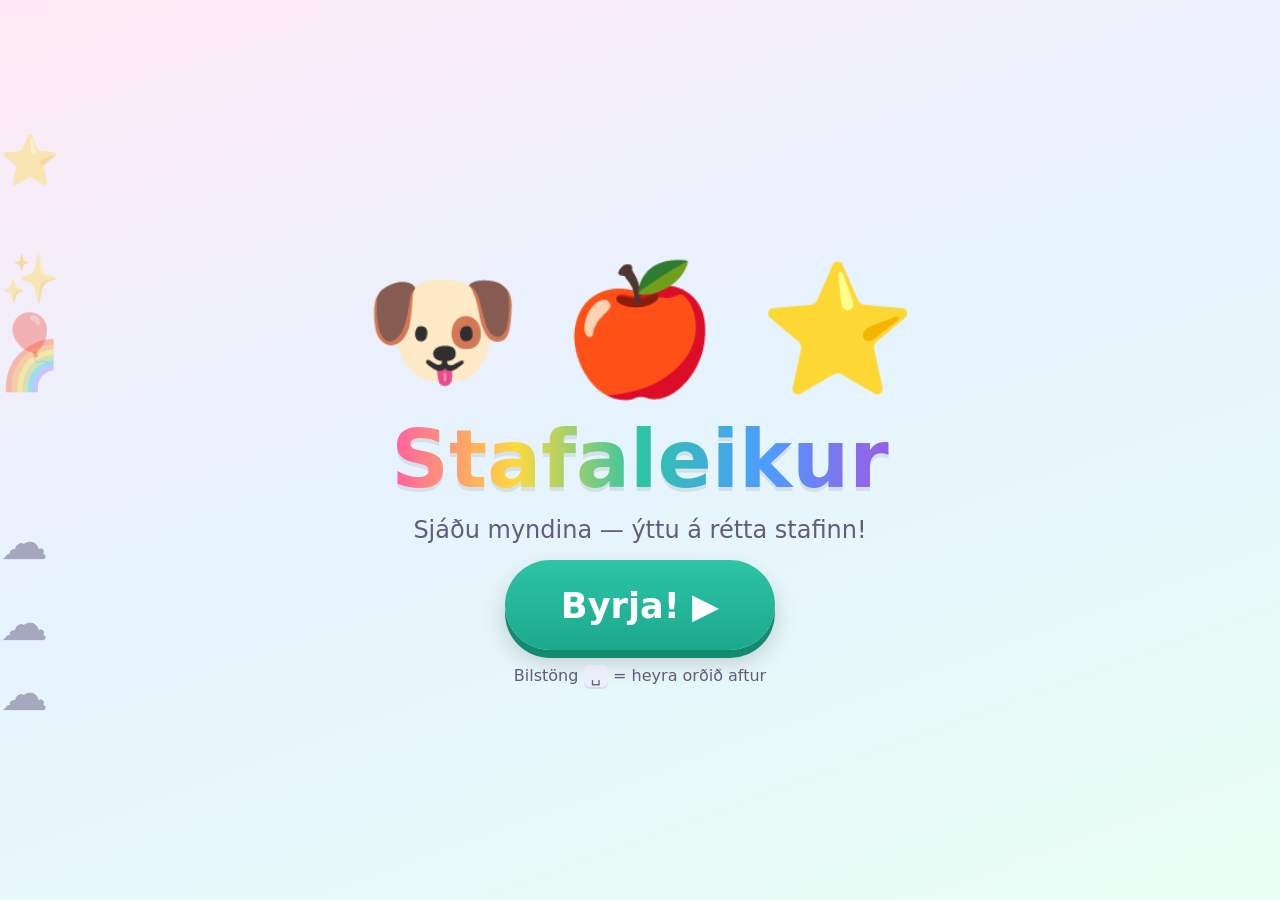
==== commit 66d234f8: "Leikur 6: sýna plús og mínus myndrænt - Hlutir sem fara verða gráir og krossaðir út í stað þess að h" ====
--- a/index.html
+++ b/index.html
@@ -169,6 +169,23 @@
   #svidHlutir{display:flex;flex-wrap:wrap;gap:.25em;justify-content:center;align-items:center;
     font-size:clamp(2rem,7vh,3.6rem)}
   #svidHlutir span{display:inline-block;will-change:transform,opacity}
+  .svidhopur{display:flex;flex-wrap:wrap;gap:.25em;justify-content:center;align-items:center;
+    padding:.12em .25em;border-radius:.6em}
+  .svidhopur.nyr{background:#e6f8ef;box-shadow:inset 0 0 0 3px #bfe9d5}
+  .svidadgerd{font-weight:bold;color:var(--fjolublar);font-size:1.1em;padding:0 .15em}
+  .svidpar{display:flex;align-items:center;gap:.25em;flex-wrap:wrap;justify-content:center}
+  .farinn{opacity:.3;filter:grayscale(1);position:relative}
+  .farinn::after{content:'✖';position:absolute;inset:0;display:flex;align-items:center;
+    justify-content:center;color:var(--bleikur);font-size:.8em;opacity:.9;filter:none}
+  #jafnaRod{display:flex;align-items:center;justify-content:center;gap:.9rem;min-height:2.4rem}
+  #jafna{font-size:clamp(1.5rem,min(6vh,8vw),2.4rem);font-weight:bold;letter-spacing:.02em;
+    white-space:nowrap}
+  #jafna span{display:inline-block;margin:0 .12em;animation:skella .3s ease}
+  #jafna .spurn{color:var(--bleikur)}
+  #sjaAftur{font:inherit;font-size:clamp(.9rem,2.4vw,1.1rem);font-weight:bold;color:var(--fjolublar);
+    background:#fff;border:3px solid var(--fjolublar);border-radius:999px;padding:.3em .9em;
+    cursor:pointer;box-shadow:0 4px 0 #cbbdf0;white-space:nowrap}
+  #sjaAftur:active{transform:translateY(3px);box-shadow:0 1px 0 #cbbdf0}
   #saga{font-size:clamp(1.2rem,3.4vw,1.9rem);font-weight:bold;color:var(--fjolublar);min-height:1.5em}
   #hjalp4{font-size:clamp(1rem,2.6vw,1.35rem);opacity:.7;min-height:1.6em}
   #tolur4{display:grid;grid-template-columns:repeat(auto-fit,minmax(3.4rem,1fr));gap:.5rem;
@@ -350,6 +367,7 @@
   </div>
 
   <div id="svid"><div id="svidHlutir"></div></div>
+  <div id="jafnaRod"><div id="jafna">&nbsp;</div><button id="sjaAftur" class="falin">🔁 Sjá aftur</button></div>
   <div id="saga">&nbsp;</div>
   <div id="hjalp4">&nbsp;</div>
   <div id="tolur4"></div>
@@ -954,15 +972,18 @@
   nySaga();
 }
 
-async function nySaga(){
-  const merki = ++sogumerki;
-  laest4 = true;
-  const svid = $('#svidHlutir');
-  svid.innerHTML = '';
-  $('#tolur4').innerHTML = '';
-  $('#saga').innerHTML = '&nbsp;';
-  $('#hjalp4').textContent = 'Fylgstu með…';
-
+let saga4 = null;   /* {sv, plus, a, b} — geymt svo hægt sé að sjá söguna aftur */
+
+function jafnaBaeta(t, spurn){
+  const j = $('#jafna');
+  if(!j.querySelector('span')) j.innerHTML = '';
+  const sp = document.createElement('span');
+  if(spurn) sp.className = 'spurn';
+  sp.textContent = t;
+  j.appendChild(sp);
+}
+
+function nySaga(){
   const sv = SOGUR[Math.floor(Math.random() * SOGUR.length)];
   const plus = Math.random() < .5;
   let a, b;
@@ -976,38 +997,70 @@
     b = 2 + Math.floor(Math.random() * (a - 2));              /* 2..a-1   */
     svar4 = a - b;
   }
-
-  /* 1. hlutirnir birtast einn og einn */
+  saga4 = {sv, plus, a, b};
+  spilaSogu();
+}
+
+async function spilaSogu(){
+  const merki = ++sogumerki;
+  const {sv, plus, a, b} = saga4;
+  laest4 = true;
+  const svid = $('#svidHlutir');
+  svid.innerHTML = '';
+  $('#tolur4').innerHTML = '';
+  $('#jafna').innerHTML = '&nbsp;';
+  $('#saga').innerHTML = '&nbsp;';
+  $('#sjaAftur').classList.add('falin');
+  $('#hjalp4').textContent = 'Fylgstu með…';
+
+  /* 1. hlutirnir birtast einn og einn í fyrsta hópnum */
+  const hopA = document.createElement('div');
+  hopA.className = 'svidhopur';
+  svid.appendChild(hopA);
   for(let i = 0; i < a; i++){
     if(merki !== sogumerki) return;
     const sp = document.createElement('span');
     sp.className = 'birtast';
     sp.textContent = sv.h;
-    svid.appendChild(sp);
+    hopA.appendChild(sp);
     hlj.plopp();
     await bida(150);
   }
   if(merki !== sogumerki) return;
+  jafnaBaeta(a);
   $('#hjalp4').textContent = a + ' ' + sv.nafn + '!';
-  await bida(700);
+  await bida(800);
   if(merki !== sogumerki) return;
 
   /* 2. eitthvað gerist */
   if(plus){
+    const badge = document.createElement('div');
+    badge.className = 'svidadgerd birtast';
+    badge.textContent = '+';
+    const hopB = document.createElement('div');
+    hopB.className = 'svidhopur nyr';
+    const par = document.createElement('div');   /* plúsinn brotnar með hópnum */
+    par.className = 'svidpar';
+    par.appendChild(badge);
+    par.appendChild(hopB);
+    svid.appendChild(par);
+    jafnaBaeta('+');
     $('#saga').textContent = '➕ ' + b + ' ' + sv.nafn + ' bættust við!';
     for(let i = 0; i < b; i++){
       const sp = document.createElement('span');
       sp.className = 'koma';
       sp.textContent = sv.h;
-      svid.appendChild(sp);
+      hopB.appendChild(sp);
       hlj.plopp();
       await bida(220);
       if(merki !== sogumerki) return;
     }
-    $('#hjalp4').textContent = 'Hvað er samtals?';
+    jafnaBaeta(b);
+    $('#hjalp4').textContent = 'Teldu alla saman!';
   } else {
+    jafnaBaeta('−');
     $('#saga').textContent = sv.tak + ' ' + b + ' ' + sv.nafn + ' ' + sv.burt;
-    const born = [...svid.children];
+    const born = [...hopA.children];
     for(let i = 0; i < b; i++){
       const sp = born[born.length - 1 - i];
       if(!sp) continue;
@@ -1019,14 +1072,24 @@
     }
     await bida(700);
     if(merki !== sogumerki) return;
-    born.slice(born.length - b).forEach(sp => sp.remove());
-    $('#hjalp4').textContent = 'Hvað er eftir?';
-  }
-
-  /* 3. svarið */
+    /* þeir sem fóru verða gráir og krossaðir í stað þess að hverfa,
+       svo frádrátturinn sjáist áfram á sviðinu */
+    born.slice(born.length - b).forEach(sp=>{
+      sp.className = 'farinn';
+      sp.textContent = sv.h;
+    });
+    jafnaBaeta(b);
+    $('#hjalp4').textContent = 'Teldu þá sem eru eftir!';
+  }
+
+  /* 3. dæmið klárast og svarað */
+  await bida(500);
   if(merki !== sogumerki) return;
+  jafnaBaeta('=');
+  jafnaBaeta('?', true);
   laest4 = false;
   byggjaTolur('#tolur4', hamark4, svaraSogu);
+  $('#sjaAftur').classList.remove('falin');
 }
 
 function svaraSogu(n){
@@ -1042,6 +1105,9 @@
     $('#rodin4').textContent  = '🔥 ' + rod4;
     $('#framvindaFyllt4').style.width = Math.min(100, (iBordi4 / THROF4) * 100) + '%';
     $('#hjalp4').textContent = 'Rétt — ' + n + '! 🎉';
+    const q = $('#jafna').querySelector('.spurn');
+    if(q) q.textContent = n;
+    $('#sjaAftur').classList.add('falin');
     if(stig4 % 3 === 0) faLimmida();
 
     if(iBordi4 >= THROF4){
@@ -1101,6 +1167,7 @@
 $('#velja6').onclick = ()=>{ hljodvel(); syna('leikur4'); byrjaLeik4(); };
 $('#tilbakaMerki3').onclick = opnaValmynd;
 $('#tilbakaMerki4').onclick = ()=>{ sogumerki++; opnaValmynd(); };
+$('#sjaAftur').onclick = e=>{ e.currentTarget.blur(); if(saga4) spilaSogu(); };
 $('#tilbakaMerki').onclick  = opnaValmynd;
 $('#tilbakaMerki1').onclick = opnaValmynd;
 $('#storiStafur').parentElement.addEventListener('click', ()=>{ if(rettur2) tala(rettur2.o); });
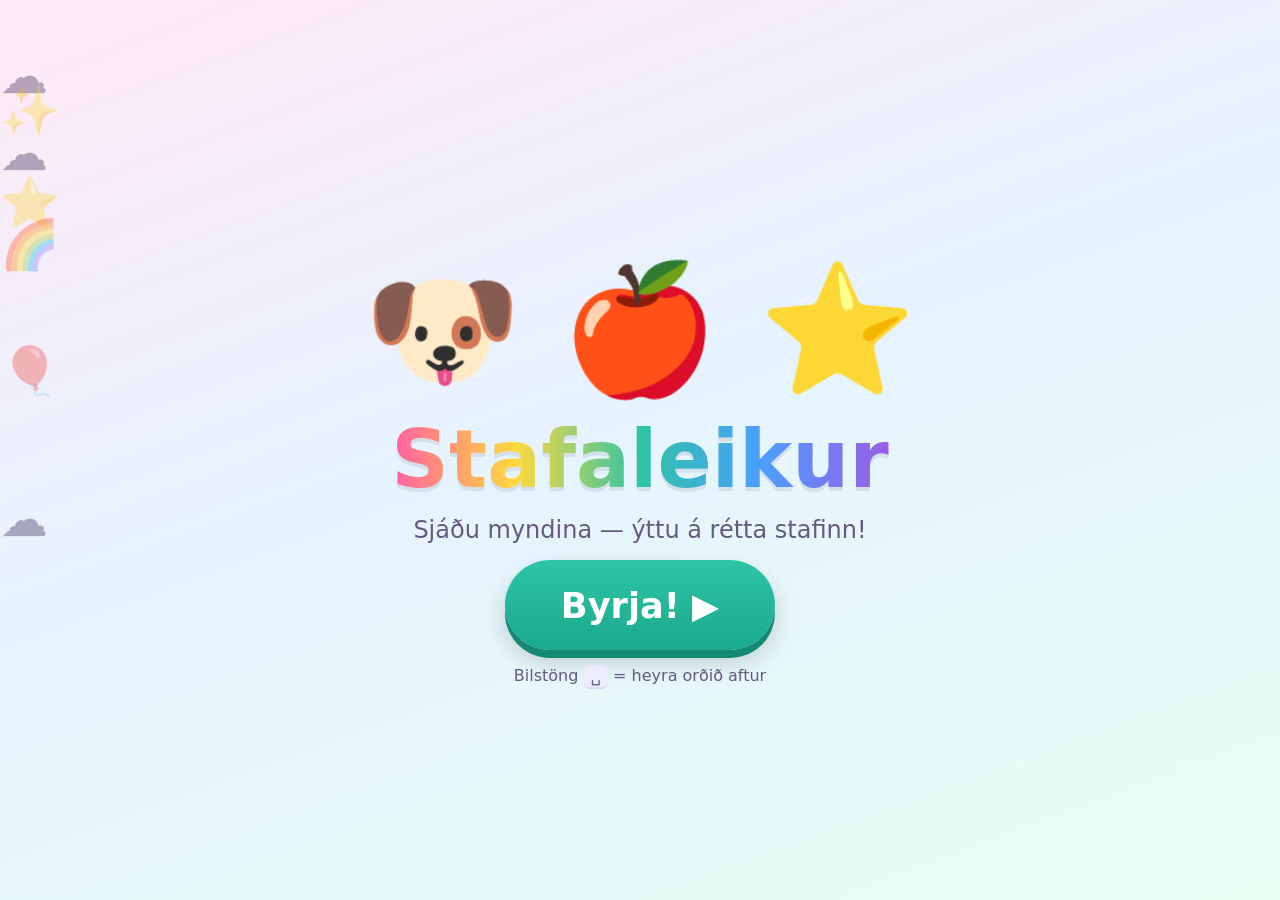
==== commit 3ba97ab6: "Nýr leikur: Lestu orðið Heilt orð birtist og barnið velur myndina sem passar. A.m.k. ein truflunarmy" ====
--- a/index.html
+++ b/index.html
@@ -114,18 +114,18 @@
     outline:5px solid #fff;outline-offset:3px}
 
   #stafaval.hastafir .stafatakki{text-transform:uppercase}
-  #hastafirTakki{
+  .hastTakki{
     font:inherit;font-size:clamp(.95rem,2.4vw,1.2rem);font-weight:bold;color:var(--dokkt);
     background:#fff;border:3px solid var(--fjolublar);border-radius:999px;
     padding:.55em 1.4em;cursor:pointer;margin:-1.4rem 0 2.4rem;
     box-shadow:0 5px 0 #cbbdf0;transition:transform .08s, box-shadow .08s, background .12s;
     -webkit-user-select:none;user-select:none;touch-action:none;
   }
-  #hastafirTakki .synid{background:#f0eafd;border-radius:.5em;padding:.1em .5em;letter-spacing:.05em;white-space:nowrap}
-  #hastafirTakki.virkur{
+  .hastTakki .synid{background:#f0eafd;border-radius:.5em;padding:.1em .5em;letter-spacing:.05em;white-space:nowrap}
+  .hastTakki.virkur{
     background:var(--fjolublar);color:#fff;transform:translateY(5px);box-shadow:0 0 0 #cbbdf0;
   }
-  #hastafirTakki.virkur .synid{background:rgba(255,255,255,.25)}
+  .hastTakki.virkur .synid{background:rgba(255,255,255,.25)}
 
   /* ---- limmidasafn ---- */
   #hilla{position:fixed;bottom:0;left:0;right:0;z-index:3;display:flex;flex-wrap:wrap;
@@ -253,6 +253,9 @@
   #storiStafur{font-size:clamp(5rem,16vh,9rem);font-weight:bold;line-height:1.05;
     background:linear-gradient(180deg,var(--fjolublar),var(--bleikur));
     -webkit-background-clip:text;background-clip:text;color:transparent}
+  #stafspjald.ordham{padding:1.2rem 2rem 1.4rem}
+  #stafspjald.ordham #storiStafur{font-size:clamp(2.2rem,min(10vh,11vw),4.6rem);letter-spacing:.04em}
+  #stafspjald.ordham #baedi{display:none}
   #baedi{font-size:1.3rem;opacity:.45;letter-spacing:.3em}
   #hjalp2{font-size:clamp(1rem,2.6vw,1.35rem);opacity:.7;min-height:1.6em}
   #valkostir{margin-bottom:3rem;display:grid;grid-template-columns:repeat(4,1fr);gap:1rem;max-width:56rem;width:100%}
@@ -308,30 +311,36 @@
       <div class="nafn">Finndu myndina</div>
       <div class="lysing">Stafur birtist — veldu myndina sem byrjar á honum.</div>
     </button>
+    <button class="leikjaspjald" id="velja3">
+      <span class="nr2">3</span>
+      <div class="em"><b>bíll</b> → 🚗</div>
+      <div class="nafn">Lestu orðið</div>
+      <div class="lysing">Orð birtist — lestu það og veldu réttu myndina.</div>
+    </button>
   </div>
 
   <div class="flokkur">🔢 Stærðfræði</div>
   <div id="leikjaval2">
-    <button class="leikjaspjald" id="velja3">
-      <span class="nr2">3</span>
+    <button class="leikjaspjald" id="velja4">
+      <span class="nr2">4</span>
       <div class="em">3 + 2 = <b>?</b></div>
       <div class="nafn">Plús og mínus</div>
       <div class="lysing">Reiknaðu dæmið og veldu rétta töluna.</div>
     </button>
-    <button class="leikjaspjald" id="velja4">
-      <span class="nr2">4</span>
+    <button class="leikjaspjald" id="velja5">
+      <span class="nr2">5</span>
       <div class="em">🍎🍎 ➕ 🍎</div>
       <div class="nafn">Teldu hlutina</div>
       <div class="lysing">Teldu myndirnar og finndu svarið.</div>
     </button>
-    <button class="leikjaspjald" id="velja5">
-      <span class="nr2">5</span>
+    <button class="leikjaspjald" id="velja6">
+      <span class="nr2">6</span>
       <div class="em">4 + <b>?</b> = 7</div>
       <div class="nafn">Hvað vantar?</div>
       <div class="lysing">Finndu töluna sem vantar í dæmið.</div>
     </button>
-    <button class="leikjaspjald" id="velja6">
-      <span class="nr2">6</span>
+    <button class="leikjaspjald" id="velja7">
+      <span class="nr2">7</span>
       <div class="em">🎈🎈🎈 <b>💥</b></div>
       <div class="nafn">Hvað gerðist?</div>
       <div class="lysing">Horfðu á það gerast — teldu svo það sem eftir er.</div>
@@ -355,6 +364,7 @@
   </div>
   <div id="hjalp2">Hvaða mynd byrjar á þessum staf?</div>
   <div id="valkostir"></div>
+  <button id="hastafirTakki2" class="hastTakki" hidden>⬆️ Haltu inni fyrir <b>STÓRA STAFI</b> &nbsp;<span class="synid">a → A</span></button>
 </div>
 
 <!-- LEIKUR 4: sagan -->
@@ -406,7 +416,7 @@
   </div>
   <div id="hjalp"></div>
   <div id="stafaval"></div>
-  <button id="hastafirTakki">⬆️ Haltu inni fyrir <b>STÓRA STAFI</b> &nbsp;<span class="synid">a → A</span></button>
+  <button id="hastafirTakki" class="hastTakki">⬆️ Haltu inni fyrir <b>STÓRA STAFI</b> &nbsp;<span class="synid">a → A</span></button>
 </div>
 
 <div id="hilla"></div>
@@ -712,16 +722,19 @@
   $('#framvindaFyllt').style.width = '0%';
 }
 
-/* ============ LEIKUR 2 — finndu myndina ============ */
+/* ============ LEIKUR 2 — finndu myndina / lestu orðið ============ */
 let stig2 = 0, rod2 = 0, iBordi2 = 0, laest2 = false;
-let rettur2 = null, valListi = [];
+let rettur2 = null, valListi = [], hamur2 = 'stafur';
 const THROF2 = 10;
 
-function byrjaLeik2(){
+function byrjaLeik2(h){
+  hamur2 = h;
   stig2 = 0; rod2 = 0; iBordi2 = 0;
   $('#stigin2').textContent = '⭐ 0';
   $('#rodin2').textContent  = '🔥 0';
   $('#framvindaFyllt2').style.width = '0%';
+  $('#hastafirTakki2').hidden = (h !== 'ord');
+  setjaHastafi2(false);
   naestiStafur();
 }
 
@@ -730,22 +743,37 @@
   rettur2 = ORD[Math.floor(Math.random()*ORD.length)];
   const upphaf = [...rettur2.o][0].toLowerCase();
 
-  const adrir = stokka(ORD.filter(o=>[...o.o][0].toLowerCase() !== upphaf));
-  const notadir = new Set([upphaf]);
-  const truflanir = [];
-  for(const o of adrir){
-    const b = [...o.o][0].toLowerCase();
-    if(notadir.has(b)) continue;
-    notadir.add(b); truflanir.push(o);
-    if(truflanir.length === 3) break;
+  let truflanir;
+  if(hamur2 === 'ord'){
+    /* a.m.k. ein truflun byrjar á sama staf, svo það þurfi að lesa allt orðið */
+    const somu  = stokka(ORD.filter(o=>o !== rettur2 && [...o.o][0].toLowerCase() === upphaf));
+    const adrir = stokka(ORD.filter(o=>o !== rettur2 && [...o.o][0].toLowerCase() !== upphaf));
+    truflanir = somu.slice(0,1).concat(adrir).slice(0,3);
+  } else {
+    const adrir = stokka(ORD.filter(o=>[...o.o][0].toLowerCase() !== upphaf));
+    const notadir = new Set([upphaf]);
+    truflanir = [];
+    for(const o of adrir){
+      const b = [...o.o][0].toLowerCase();
+      if(notadir.has(b)) continue;
+      notadir.add(b); truflanir.push(o);
+      if(truflanir.length === 3) break;
+    }
   }
   valListi = stokka([rettur2, ...truflanir]);
 
-  const stor = Math.random() < .5;
-  const bokstafur = stor ? upphaf.toUpperCase() : upphaf;
-  $('#storiStafur').textContent = bokstafur;
-  $('#baedi').textContent = upphaf.toUpperCase() + ' ' + upphaf;
-  $('#hjalp2').textContent = 'Hvaða mynd byrjar á ' + (stor ? 'stórum' : 'litlum') + ' ' + bokstafur + '?';
+  if(hamur2 === 'ord'){
+    $('#stafspjald').classList.add('ordham');
+    synaOrd2();
+    $('#hjalp2').textContent = 'Lestu orðið — hvaða mynd passar?';
+  } else {
+    $('#stafspjald').classList.remove('ordham');
+    const stor = Math.random() < .5;
+    const bokstafur = stor ? upphaf.toUpperCase() : upphaf;
+    $('#storiStafur').textContent = bokstafur;
+    $('#baedi').textContent = upphaf.toUpperCase() + ' ' + upphaf;
+    $('#hjalp2').textContent = 'Hvaða mynd byrjar á ' + (stor ? 'stórum' : 'litlum') + ' ' + bokstafur + '?';
+  }
 
   const box = $('#valkostir');
   box.innerHTML = '';
@@ -757,6 +785,21 @@
     b.onclick = ()=>velja(i);
     box.appendChild(b);
   });
+}
+
+/* halda inni takkanum => orðið birtist með hástöfum */
+let hastafir2 = false;
+function synaOrd2(){
+  if(hamur2 !== 'ord' || !rettur2) return;
+  $('#storiStafur').textContent = hastafir2 ? rettur2.o.toUpperCase() : rettur2.o;
+}
+function setjaHastafi2(a){
+  hastafir2 = a;
+  const t = $('#hastafirTakki2');
+  t.classList.toggle('virkur', a);
+  const s = t.querySelector('.synid');
+  if(s) s.textContent = a ? 'A → a' : 'a → A';
+  synaOrd2();
 }
 
 function velja(i){
@@ -772,8 +815,10 @@
     $('#stigin2').textContent = '⭐ ' + stig2;
     $('#rodin2').textContent  = '🔥 ' + rod2;
     $('#framvindaFyllt2').style.width = Math.min(100,(iBordi2/THROF2)*100) + '%';
-    $('#hjalp2').textContent = rettur2.o.charAt(0).toUpperCase() + rettur2.o.slice(1) +
-                               ' byrjar á ' + [...rettur2.o][0].toUpperCase() + '! 🎉';
+    $('#hjalp2').textContent = (hamur2 === 'ord')
+      ? 'Rétt — þetta er ' + rettur2.o + '! 🎉'
+      : rettur2.o.charAt(0).toUpperCase() + rettur2.o.slice(1) +
+        ' byrjar á ' + [...rettur2.o][0].toUpperCase() + '! 🎉';
     if(stig2 % 3 === 0) faLimmida();
     tala(rettur2.o);
     if(iBordi2 >= THROF2){
@@ -794,8 +839,10 @@
     $('#rodin2').textContent = '🔥 0';
     spjold[i].classList.add('rangt2','syna');
     spjold[i].onclick = null;
-    $('#hjalp2').textContent = val.o.charAt(0).toUpperCase() + val.o.slice(1) + ' byrjar á ' +
-                               [...val.o][0].toUpperCase() + ' — reyndu aftur! 🙂';
+    $('#hjalp2').textContent = (hamur2 === 'ord')
+      ? 'Þetta er ' + val.o + ' — reyndu aftur! 🙂'
+      : val.o.charAt(0).toUpperCase() + val.o.slice(1) + ' byrjar á ' +
+        [...val.o][0].toUpperCase() + ' — reyndu aftur! 🙂';
   }
 }
 
@@ -1160,11 +1207,12 @@
 $('#byrjaTakki').addEventListener('click', byrja);
 $('#yfirTakki').addEventListener('click', lokaYfir);
 $('#velja1').onclick = ()=>{ hljodvel(); syna('leikur');  bordNr = 0; stig = 0; rod = 0; byrjaBord(); };
-$('#velja2').onclick = ()=>{ hljodvel(); syna('leikur2'); byrjaLeik2(); };
-$('#velja3').onclick = ()=>{ hljodvel(); syna('leikur3'); byrjaLeik3('daemi');  };
-$('#velja4').onclick = ()=>{ hljodvel(); syna('leikur3'); byrjaLeik3('myndir'); };
-$('#velja5').onclick = ()=>{ hljodvel(); syna('leikur3'); byrjaLeik3('vantar'); };
-$('#velja6').onclick = ()=>{ hljodvel(); syna('leikur4'); byrjaLeik4(); };
+$('#velja2').onclick = ()=>{ hljodvel(); syna('leikur2'); byrjaLeik2('stafur'); };
+$('#velja3').onclick = ()=>{ hljodvel(); syna('leikur2'); byrjaLeik2('ord'); };
+$('#velja4').onclick = ()=>{ hljodvel(); syna('leikur3'); byrjaLeik3('daemi');  };
+$('#velja5').onclick = ()=>{ hljodvel(); syna('leikur3'); byrjaLeik3('myndir'); };
+$('#velja6').onclick = ()=>{ hljodvel(); syna('leikur3'); byrjaLeik3('vantar'); };
+$('#velja7').onclick = ()=>{ hljodvel(); syna('leikur4'); byrjaLeik4(); };
 $('#tilbakaMerki3').onclick = opnaValmynd;
 $('#tilbakaMerki4').onclick = ()=>{ sogumerki++; opnaValmynd(); };
 $('#sjaAftur').onclick = e=>{ e.currentTarget.blur(); if(saga4) spilaSogu(); };
@@ -1186,7 +1234,7 @@
   }
   /* valmynd: 1 eða 2 velur leik */
   if(!$('#valmynd').classList.contains('falin')){
-    ['1','2','3','4','5','6'].forEach((k, i)=>{ if(e.key === k) $('#velja' + (i+1)).click(); });
+    ['1','2','3','4','5','6','7'].forEach((k, i)=>{ if(e.key === k) $('#velja' + (i+1)).click(); });
     return;
   }
   if(e.metaKey || e.ctrlKey || e.altKey) return;
@@ -1227,9 +1275,13 @@
 hastTakki.addEventListener('pointerdown', e=>{ e.preventDefault(); setjaHastafi(true); });
 ['pointerup','pointerleave','pointercancel'].forEach(v=>
   hastTakki.addEventListener(v, ()=>setjaHastafi(false)));
-document.addEventListener('keydown', e=>{ if(e.key === 'Shift') setjaHastafi(true); });
-document.addEventListener('keyup',   e=>{ if(e.key === 'Shift') setjaHastafi(false); });
-window.addEventListener('blur', ()=>setjaHastafi(false));
+const hastTakki2 = $('#hastafirTakki2');
+hastTakki2.addEventListener('pointerdown', e=>{ e.preventDefault(); setjaHastafi2(true); });
+['pointerup','pointerleave','pointercancel'].forEach(v=>
+  hastTakki2.addEventListener(v, ()=>setjaHastafi2(false)));
+document.addEventListener('keydown', e=>{ if(e.key === 'Shift'){ setjaHastafi(true); setjaHastafi2(true); } });
+document.addEventListener('keyup',   e=>{ if(e.key === 'Shift'){ setjaHastafi(false); setjaHastafi2(false); } });
+window.addEventListener('blur', ()=>{ setjaHastafi(false); setjaHastafi2(false); });
 
 myndEl.addEventListener('click', ()=>{ if(nuOrd) tala(nuOrd.o); });
 </script>
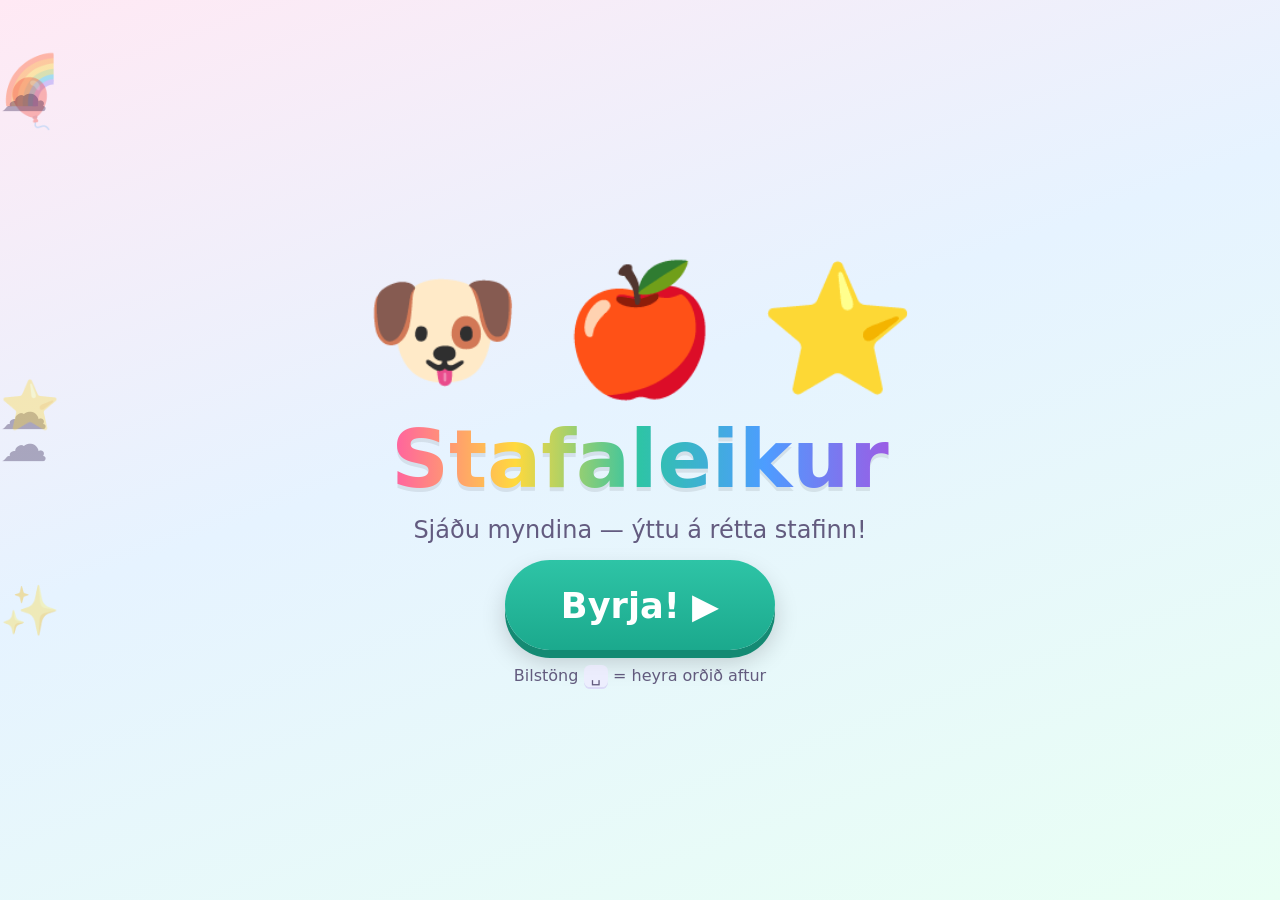
==== commit 95d4d91a: "Bæta GoatCounter heimsóknateljara við" ====
--- a/index.html
+++ b/index.html
@@ -1285,5 +1285,7 @@
 
 myndEl.addEventListener('click', ()=>{ if(nuOrd) tala(nuOrd.o); });
 </script>
+<script data-goatcounter="https://lestrarleikur.goatcounter.com/count"
+        async src="//gc.zgo.at/count.js"></script>
 </body>
 </html>
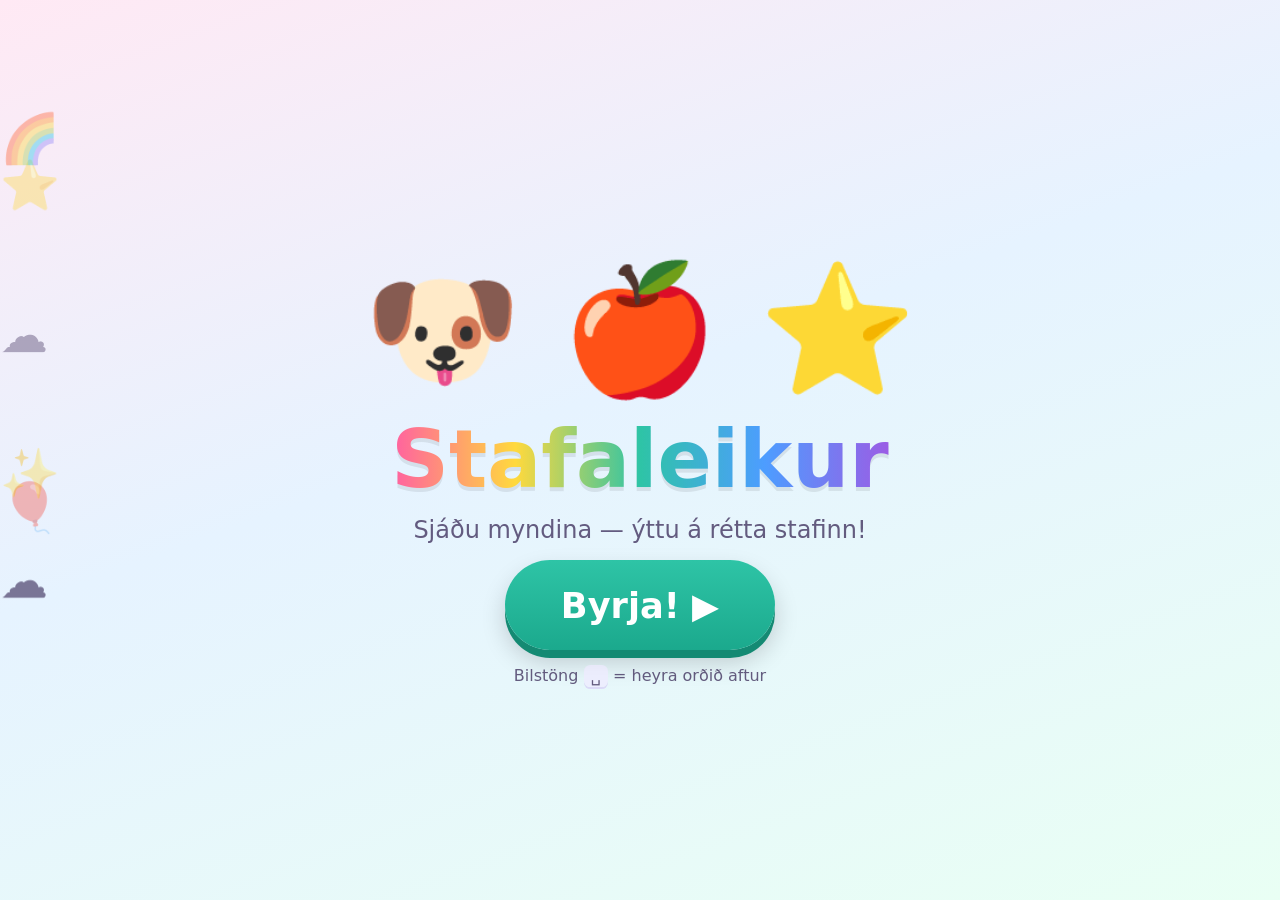
==== commit df9391bf: "Laga: krossuðu hlutirnir í Teldu hlutina flugu burt Hreyfimyndaklasinn .burt úr Hvað gerðist? rakst " ====
--- a/index.html
+++ b/index.html
@@ -202,12 +202,13 @@
                        100%{transform:scale(0) rotate(-15deg);opacity:0}}
   @keyframes burtAnim{to{transform:translateX(70vw) translateY(-25vh) rotate(25deg);opacity:0}}
   @keyframes hverfaAnim{to{transform:scale(.15) rotate(380deg);opacity:0}}
-  .birtast{animation:birtast .45s cubic-bezier(.34,1.56,.64,1) backwards}
-  .koma   {animation:koma 1s cubic-bezier(.22,1,.36,1) backwards}
-  .springa{animation:springaAnim .8s ease-in forwards}
-  .borda  {animation:bordaAnim .8s ease-in forwards}
-  .burt   {animation:burtAnim 1s ease-in forwards}
-  .hverfa {animation:hverfaAnim .9s ease-in forwards}
+  /* afmarkað við sviðið svo .burt rekist ekki á krossuðu hlutina í Teldu hlutina */
+  #svidHlutir .birtast{animation:birtast .45s cubic-bezier(.34,1.56,.64,1) backwards}
+  #svidHlutir .koma   {animation:koma 1s cubic-bezier(.22,1,.36,1) backwards}
+  #svidHlutir .springa{animation:springaAnim .8s ease-in forwards}
+  #svidHlutir .borda  {animation:bordaAnim .8s ease-in forwards}
+  #svidHlutir .burt   {animation:burtAnim 1s ease-in forwards}
+  #svidHlutir .hverfa {animation:hverfaAnim .9s ease-in forwards}
 
   /* ---- leikur 3: staerdfraedi ---- */
   #stika3{position:fixed;top:0;left:0;right:0;z-index:3;display:flex;align-items:center;
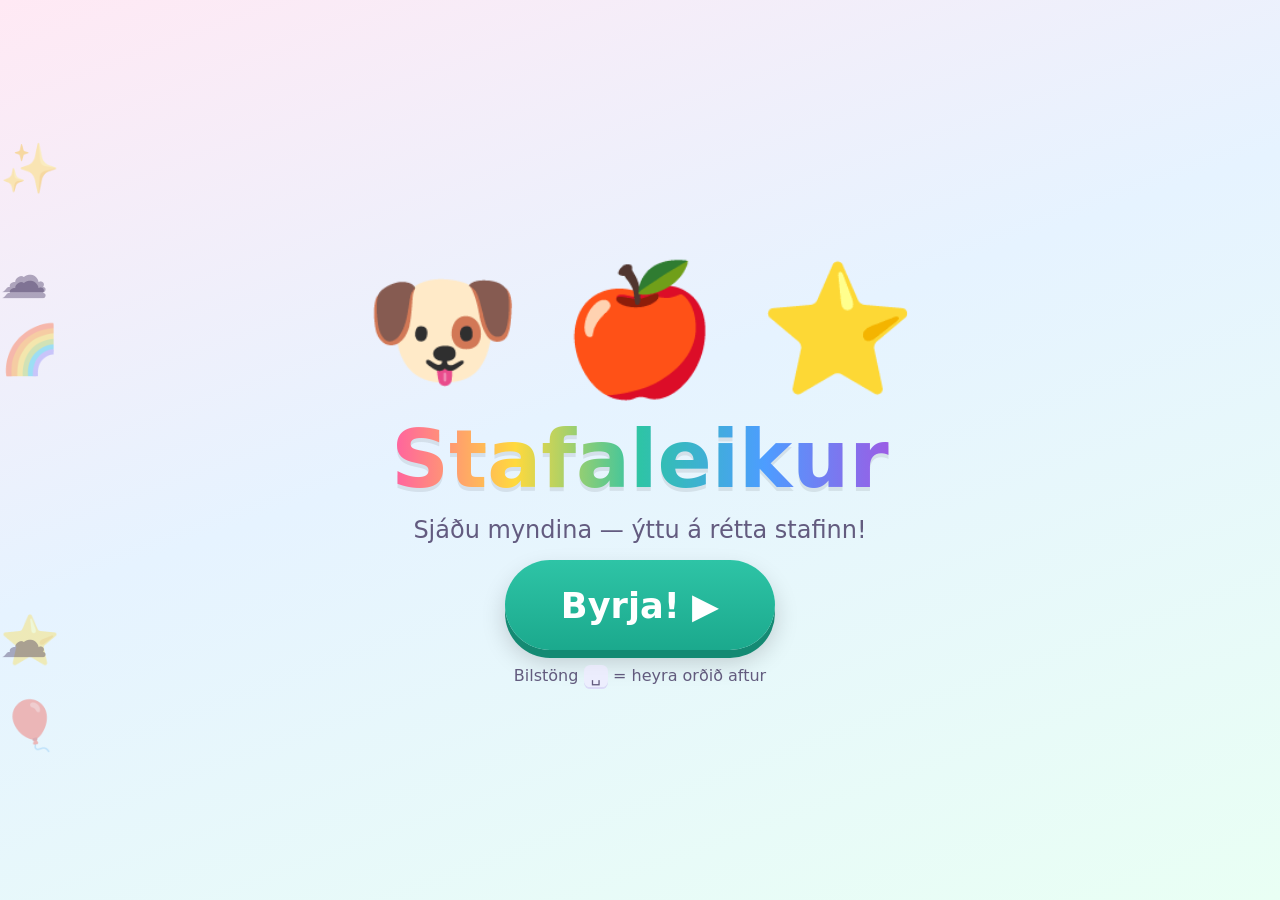
==== commit 981b4d2e: "Bæta favicon við" ====
--- a/index.html
+++ b/index.html
@@ -4,6 +4,7 @@
 <meta charset="utf-8">
 <meta name="viewport" content="width=device-width, initial-scale=1">
 <meta name="theme-color" content="#ffe9f4">
+<link rel="icon" href='data:image/svg+xml,<svg xmlns="http://www.w3.org/2000/svg" viewBox="0 0 64 64"><defs><linearGradient id="g" x1="0" y1="0" x2="1" y2="1"><stop offset="0" stop-color="%23ff5fa2"/><stop offset=".5" stop-color="%239b5de5"/><stop offset="1" stop-color="%234d9dff"/></linearGradient></defs><rect width="64" height="64" rx="15" fill="url(%23g)"/><g fill="none" stroke="%23fff" stroke-width="7" stroke-linecap="round" stroke-linejoin="round"><path d="M17 50 32 15 47 50"/><path d="M23.5 39h17"/></g></svg>'>
 <title>Stafaleikur</title>
 <style>
   :root{
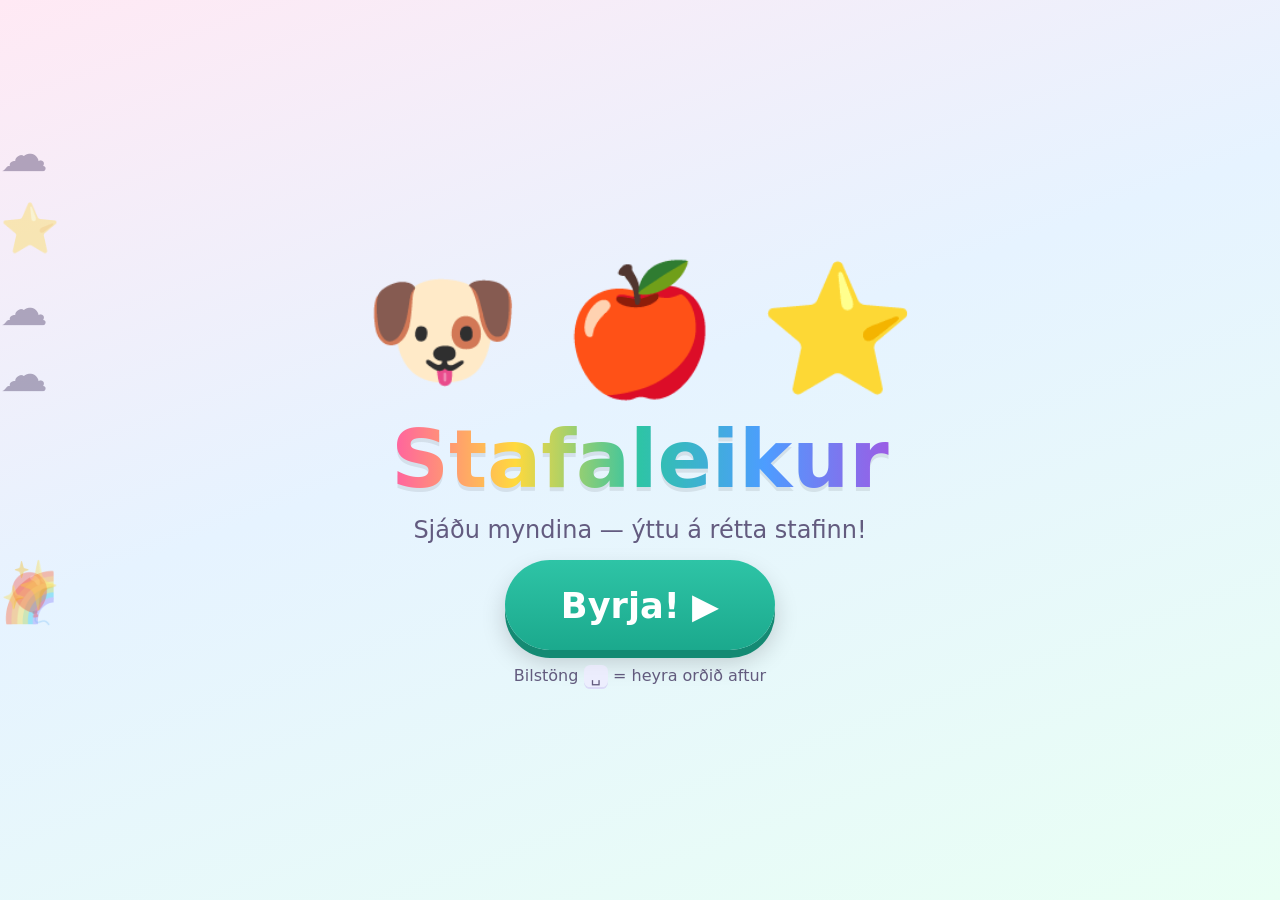
==== commit aa055ce3: "Bæta apple-touch-icon fyrir heimaskjáinn við" ====
--- a/index.html
+++ b/index.html
@@ -5,6 +5,7 @@
 <meta name="viewport" content="width=device-width, initial-scale=1">
 <meta name="theme-color" content="#ffe9f4">
 <link rel="icon" href='data:image/svg+xml,<svg xmlns="http://www.w3.org/2000/svg" viewBox="0 0 64 64"><defs><linearGradient id="g" x1="0" y1="0" x2="1" y2="1"><stop offset="0" stop-color="%23ff5fa2"/><stop offset=".5" stop-color="%239b5de5"/><stop offset="1" stop-color="%234d9dff"/></linearGradient></defs><rect width="64" height="64" rx="15" fill="url(%23g)"/><g fill="none" stroke="%23fff" stroke-width="7" stroke-linecap="round" stroke-linejoin="round"><path d="M17 50 32 15 47 50"/><path d="M23.5 39h17"/></g></svg>'>
+<link rel="apple-touch-icon" href="apple-touch-icon.png">
 <title>Stafaleikur</title>
 <style>
   :root{
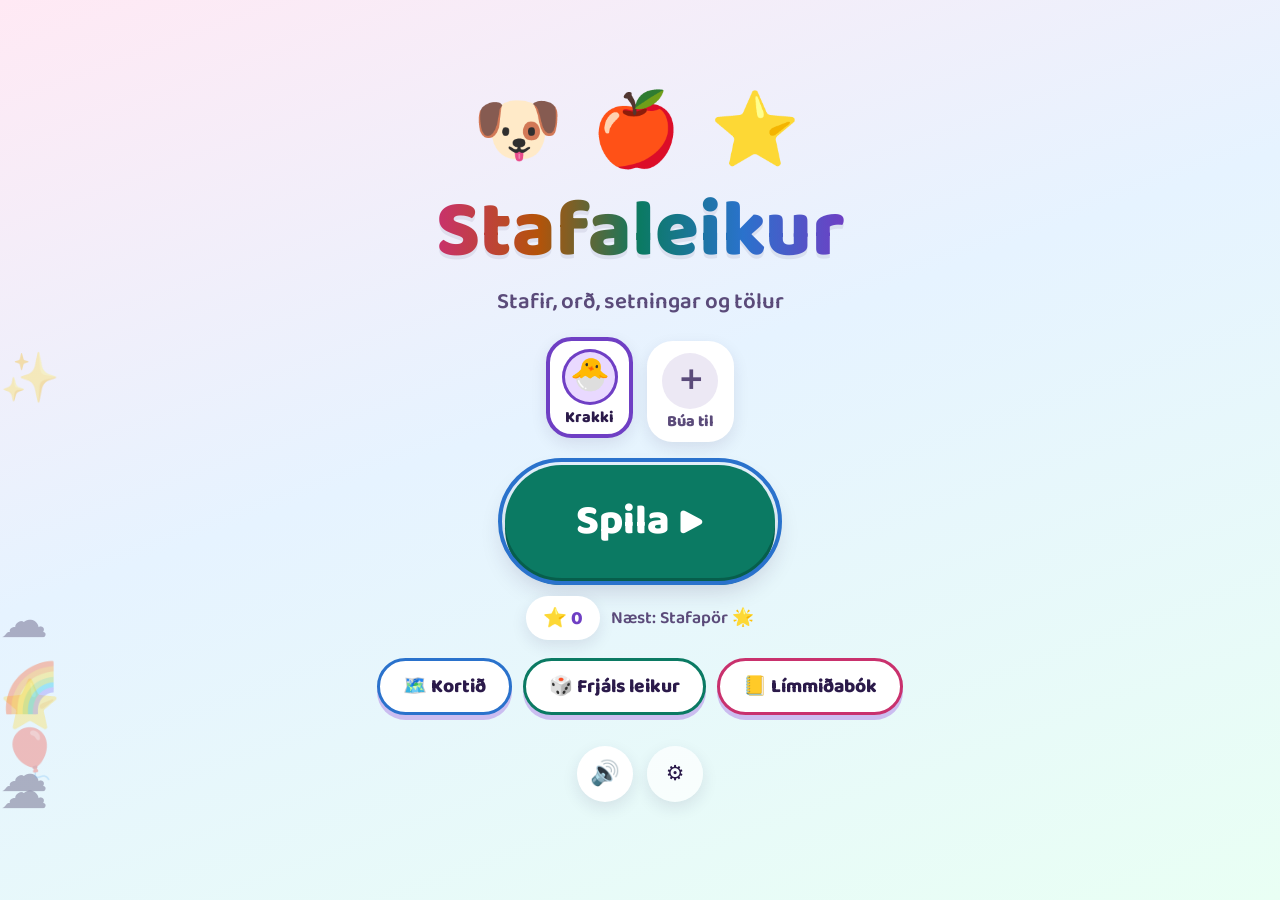
==== commit 17f5d6ab: "Stafaleikur 2.0: fimm heimar, 53 borð, 17 leikir, leikmenn, límmiðabók og foreldrasvæði Leikurinn er" ====
--- a/index.html
+++ b/index.html
@@ -2,1293 +2,26 @@
 <html lang="is">
 <head>
 <meta charset="utf-8">
-<meta name="viewport" content="width=device-width, initial-scale=1">
+<meta name="viewport" content="width=device-width, initial-scale=1, viewport-fit=cover">
 <meta name="theme-color" content="#ffe9f4">
-<link rel="icon" href='data:image/svg+xml,<svg xmlns="http://www.w3.org/2000/svg" viewBox="0 0 64 64"><defs><linearGradient id="g" x1="0" y1="0" x2="1" y2="1"><stop offset="0" stop-color="%23ff5fa2"/><stop offset=".5" stop-color="%239b5de5"/><stop offset="1" stop-color="%234d9dff"/></linearGradient></defs><rect width="64" height="64" rx="15" fill="url(%23g)"/><g fill="none" stroke="%23fff" stroke-width="7" stroke-linecap="round" stroke-linejoin="round"><path d="M17 50 32 15 47 50"/><path d="M23.5 39h17"/></g></svg>'>
-<link rel="apple-touch-icon" href="apple-touch-icon.png">
+<meta name="description" content="Stafaleikur — íslenskur lestrar- og reikningsleikur fyrir börn sem eru að læra stafina, lesa orð og setningar, og telja.">
+<meta name="apple-mobile-web-app-capable" content="yes">
+<meta name="mobile-web-app-capable" content="yes">
+<meta name="apple-mobile-web-app-status-bar-style" content="default">
+<meta name="apple-mobile-web-app-title" content="Stafaleikur">
 <title>Stafaleikur</title>
-<style>
-  :root{
-    --bleikur:#ff5fa2; --gulur:#ffd93d; --graenn:#2ec4a6; --blar:#4d9dff;
-    --fjolublar:#9b5de5; --dokkt:#2b1a4a;
-  }
-  *{box-sizing:border-box}
-  html,body{height:100%;margin:0}
-  body{
-    font-family:"Chalkboard SE","Comic Sans MS","Baloo 2",system-ui,sans-serif;
-    color:var(--dokkt);
-    background:linear-gradient(160deg,#ffe9f4 0%,#e6f3ff 45%,#e9fff4 100%);
-    overflow:hidden;
-    -webkit-user-select:none;user-select:none;
-    touch-action:manipulation;              /* ekkert double-tap zoom á síma */
-    -webkit-tap-highlight-color:transparent;
-    -webkit-touch-callout:none;
-  }
-  #himinn{position:fixed;inset:0;pointer-events:none;z-index:0}
-  .sky{position:absolute;font-size:3rem;opacity:.35;animation:sveima linear infinite}
-  @keyframes sveima{from{transform:translateX(-15vw)}to{transform:translateX(115vw)}}
-
-  /* justify-content:center + overflow klippir toppinn af á litlum skjám,
-     svo teygjanleg ::before/::after miðja efnið í staðinn */
-  .skjar{position:relative;z-index:1;height:100%;display:flex;flex-direction:column;
-    align-items:center;justify-content:flex-start;gap:1rem;padding:3.6rem 1rem 1rem;text-align:center;
-    overflow-y:auto}
-  .skjar::before,.skjar::after{content:'';flex:1 0 0;min-height:0}
-  @supports(height:100dvh){.skjar{height:100dvh}}
-  .falin{display:none !important}
-
-  h1{font-size:clamp(2.5rem,8vw,5rem);margin:0;line-height:1;
-     background:linear-gradient(90deg,var(--bleikur),var(--gulur),var(--graenn),var(--blar),var(--fjolublar));
-     -webkit-background-clip:text;background-clip:text;color:transparent;
-     filter:drop-shadow(0 4px 0 rgba(0,0,0,.08))}
-  .undirtitill{font-size:clamp(1rem,3vw,1.5rem);opacity:.7;margin:0}
-
-  .takki{
-    font:inherit;font-size:clamp(1.4rem,4vw,2.2rem);font-weight:bold;color:#fff;
-    background:linear-gradient(180deg,var(--graenn),#1ba98d);
-    border:none;border-radius:999px;padding:.7em 1.6em;cursor:pointer;
-    box-shadow:0 8px 0 #148a73, 0 12px 24px rgba(0,0,0,.18);
-    transition:transform .08s, box-shadow .08s;
-  }
-  .takki:active{transform:translateY(6px);box-shadow:0 2px 0 #148a73}
-  .takki.blar{background:linear-gradient(180deg,var(--blar),#2b7fe0);box-shadow:0 8px 0 #2168b8,0 12px 24px rgba(0,0,0,.18)}
-  .takki.blar:active{box-shadow:0 2px 0 #2168b8}
-
-  /* ---- toppstika ---- */
-  #stika{position:fixed;top:0;left:0;right:0;z-index:3;display:flex;align-items:center;
-    justify-content:space-between;gap:1rem;padding:.7rem 1.1rem}
-  .merki{background:#fff;border-radius:999px;padding:.35em .9em;font-size:clamp(.9rem,2.2vw,1.25rem);
-    font-weight:bold;box-shadow:0 4px 12px rgba(0,0,0,.1);white-space:nowrap}
-  #stigin{color:var(--fjolublar)}
-  #rodin{color:var(--bleikur)}
-  #framvinda{flex:1;max-width:340px;height:16px;background:#fff;border-radius:999px;overflow:hidden;
-    box-shadow:inset 0 2px 4px rgba(0,0,0,.08)}
-  #framvindaFyllt{height:100%;width:0%;border-radius:999px;
-    background:linear-gradient(90deg,var(--gulur),var(--graenn));transition:width .35s}
-
-  /* ---- spjaldid ---- */
-  #spjald{
-    background:#fff;border-radius:2.5rem;padding:.9rem 2.2rem 1.2rem;
-    box-shadow:0 18px 40px rgba(0,0,0,.14);
-    display:flex;flex-direction:column;align-items:center;gap:.6rem;
-  }
-  #mynd{font-size:clamp(4rem,15vh,8.5rem);line-height:1.1;animation:hopp 2.2s ease-in-out infinite}
-  @keyframes hopp{0%,100%{transform:translateY(0) rotate(-2deg)}50%{transform:translateY(-14px) rotate(2deg)}}
-  #mynd.rett{animation:snua .6s ease}
-  @keyframes snua{0%{transform:scale(1)}40%{transform:scale(1.35) rotate(12deg)}100%{transform:scale(1)}}
-  #spjald.rangt{animation:hrista .4s}
-  @keyframes hrista{0%,100%{transform:translateX(0)}20%{transform:translateX(-14px)}40%{transform:translateX(14px)}60%{transform:translateX(-9px)}80%{transform:translateX(9px)}}
-
-  #ord{display:flex;gap:.35rem;align-items:flex-end;flex-wrap:wrap;justify-content:center}
-  .stafur{
-    font-size:clamp(2.2rem,7vw,4rem);font-weight:bold;line-height:1;
-    padding:.05em .18em;border-radius:.28em;min-width:.72em;text-align:center;
-  }
-  .stafur.sest{color:var(--dokkt);opacity:.55}
-  .stafur.reitur{
-    color:transparent;background:#f0eefc;border-bottom:.12em solid var(--fjolublar);
-  }
-  .stafur.reitur.naest{background:#fff3c4;border-bottom-color:var(--gulur);animation:pulsa 1.1s ease-in-out infinite}
-  @keyframes pulsa{0%,100%{transform:scale(1)}50%{transform:scale(1.12)}}
-  .stafur.buid{color:var(--graenn);background:#ddfaf1;border-bottom-color:var(--graenn);
-    animation:skella .3s ease}
-  @keyframes skella{0%{transform:scale(1.6)}100%{transform:scale(1)}}
-  .stafur.visbending{color:var(--bleikur) !important;background:#ffe3ef}
-
-  #hjalp{font-size:clamp(.9rem,2.4vw,1.25rem);opacity:.65;min-height:1.6em}
-  kbd{background:#efeaff;border-radius:.4em;padding:.1em .45em;font-family:inherit;
-      box-shadow:0 2px 0 #d6cdf5}
-
-  /* ---- stafatakkar ---- */
-  #stafaval{display:grid;grid-template-columns:repeat(10,1fr);gap:.5rem;
-    max-width:58rem;width:100%;margin-bottom:2.2rem}
-  @media (max-width:900px){#stafaval{grid-template-columns:repeat(5,1fr)}}
-  .stafatakki{
-    font:inherit;font-weight:bold;font-size:clamp(1.6rem,4vw,2.4rem);line-height:1;
-    color:#fff;border:none;border-radius:1rem;padding:.5em 0;cursor:pointer;
-    box-shadow:0 6px 0 rgba(0,0,0,.22), 0 8px 18px rgba(0,0,0,.14);
-    transition:transform .08s, box-shadow .08s, opacity .2s;
-  }
-  @media(hover:hover){.stafatakki:hover{transform:translateY(-3px)}}
-  .stafatakki:active{transform:translateY(5px);box-shadow:0 1px 0 rgba(0,0,0,.22)}
-  .stafatakki.rangur{opacity:.28;pointer-events:none;transform:none;box-shadow:none}
-  .stafatakki.visbending{animation:pulsa .7s ease-in-out infinite;
-    outline:5px solid #fff;outline-offset:3px}
-
-  #stafaval.hastafir .stafatakki{text-transform:uppercase}
-  .hastTakki{
-    font:inherit;font-size:clamp(.95rem,2.4vw,1.2rem);font-weight:bold;color:var(--dokkt);
-    background:#fff;border:3px solid var(--fjolublar);border-radius:999px;
-    padding:.55em 1.4em;cursor:pointer;margin:-1.4rem 0 2.4rem;
-    box-shadow:0 5px 0 #cbbdf0;transition:transform .08s, box-shadow .08s, background .12s;
-    -webkit-user-select:none;user-select:none;touch-action:none;
-  }
-  .hastTakki .synid{background:#f0eafd;border-radius:.5em;padding:.1em .5em;letter-spacing:.05em;white-space:nowrap}
-  .hastTakki.virkur{
-    background:var(--fjolublar);color:#fff;transform:translateY(5px);box-shadow:0 0 0 #cbbdf0;
-  }
-  .hastTakki.virkur .synid{background:rgba(255,255,255,.25)}
-
-  /* ---- limmidasafn ---- */
-  #hilla{position:fixed;bottom:0;left:0;right:0;z-index:3;display:flex;flex-wrap:wrap;
-    gap:.2rem;justify-content:center;padding:.2rem;font-size:1.4rem;pointer-events:none}
-  #hilla span{animation:skella .4s ease}
-
-  /* ---- yfirlogg ---- */
-  #yfir{position:fixed;inset:0;z-index:5;background:rgba(43,26,74,.75);
-    display:flex;flex-direction:column;align-items:center;justify-content:center;gap:1.4rem;
-    color:#fff;text-align:center;padding:1rem}
-  #yfir h2{font-size:clamp(2rem,7vw,4rem);margin:0}
-  #yfir .stort{font-size:clamp(5rem,18vh,10rem);animation:hopp 1.4s ease-in-out infinite}
-
-  /* ---- valmynd ---- */
-  #leikjaval{display:flex;gap:1.4rem;flex-wrap:wrap;justify-content:center;max-width:56rem}
-  .leikjaspjald{font:inherit;color:inherit;text-align:center;cursor:pointer;
-    background:#fff;border:4px solid transparent;border-radius:2rem;padding:1.6rem 1.4rem;width:17rem;
-    box-shadow:0 12px 28px rgba(0,0,0,.12);transition:.15s}
-  @media(hover:hover){.leikjaspjald:hover{transform:translateY(-6px);border-color:var(--fjolublar)}}
-  .leikjaspjald .em{font-size:2.8rem;line-height:1.2}
-  .leikjaspjald .nafn{font-size:1.5rem;font-weight:bold;margin:.4rem 0 .3rem;color:var(--fjolublar)}
-  .leikjaspjald .lysing{font-size:.95rem;opacity:.65;line-height:1.35}
-
-  .flokkur{font-size:1.3rem;font-weight:bold;opacity:.55;margin-top:.3rem}
-  #leikjaval2{display:flex;gap:1rem;flex-wrap:wrap;justify-content:center;max-width:56rem}
-  .leikjaspjald{position:relative}
-  .leikjaspjald .nr2{position:absolute;top:.6rem;left:.7rem;background:var(--fjolublar);color:#fff;
-    width:1.7rem;height:1.7rem;border-radius:50%;display:flex;align-items:center;justify-content:center;
-    font-size:.95rem;font-weight:bold}
-
-  /* ---- leikur 4: sagan ---- */
-  #stika4{position:fixed;top:0;left:0;right:0;z-index:3;display:flex;align-items:center;
-    justify-content:space-between;gap:1rem;padding:.7rem 1.1rem}
-  #framvinda4{flex:1;max-width:340px;height:16px;background:#fff;border-radius:999px;overflow:hidden;
-    box-shadow:inset 0 2px 4px rgba(0,0,0,.08)}
-  #framvindaFyllt4{height:100%;width:0%;border-radius:999px;
-    background:linear-gradient(90deg,var(--gulur),var(--graenn));transition:width .35s}
-  #svid{background:#fff;border-radius:2rem;padding:1.2rem 1.6rem;box-shadow:0 14px 34px rgba(0,0,0,.13);
-    width:min(56rem,100%);min-height:clamp(7rem,22vh,11rem);display:flex;align-items:center;
-    justify-content:center;overflow:hidden}
-  #svidHlutir{display:flex;flex-wrap:wrap;gap:.25em;justify-content:center;align-items:center;
-    font-size:clamp(2rem,7vh,3.6rem)}
-  #svidHlutir span{display:inline-block;will-change:transform,opacity}
-  .svidhopur{display:flex;flex-wrap:wrap;gap:.25em;justify-content:center;align-items:center;
-    padding:.12em .25em;border-radius:.6em}
-  .svidhopur.nyr{background:#e6f8ef;box-shadow:inset 0 0 0 3px #bfe9d5}
-  .svidadgerd{font-weight:bold;color:var(--fjolublar);font-size:1.1em;padding:0 .15em}
-  .svidpar{display:flex;align-items:center;gap:.25em;flex-wrap:wrap;justify-content:center}
-  .farinn{opacity:.3;filter:grayscale(1);position:relative}
-  .farinn::after{content:'✖';position:absolute;inset:0;display:flex;align-items:center;
-    justify-content:center;color:var(--bleikur);font-size:.8em;opacity:.9;filter:none}
-  #jafnaRod{display:flex;align-items:center;justify-content:center;gap:.9rem;min-height:2.4rem}
-  #jafna{font-size:clamp(1.5rem,min(6vh,8vw),2.4rem);font-weight:bold;letter-spacing:.02em;
-    white-space:nowrap}
-  #jafna span{display:inline-block;margin:0 .12em;animation:skella .3s ease}
-  #jafna .spurn{color:var(--bleikur)}
-  #sjaAftur{font:inherit;font-size:clamp(.9rem,2.4vw,1.1rem);font-weight:bold;color:var(--fjolublar);
-    background:#fff;border:3px solid var(--fjolublar);border-radius:999px;padding:.3em .9em;
-    cursor:pointer;box-shadow:0 4px 0 #cbbdf0;white-space:nowrap}
-  #sjaAftur:active{transform:translateY(3px);box-shadow:0 1px 0 #cbbdf0}
-  #saga{font-size:clamp(1.2rem,3.4vw,1.9rem);font-weight:bold;color:var(--fjolublar);min-height:1.5em}
-  #hjalp4{font-size:clamp(1rem,2.6vw,1.35rem);opacity:.7;min-height:1.6em}
-  #tolur4{display:grid;grid-template-columns:repeat(auto-fit,minmax(3.4rem,1fr));gap:.5rem;
-    max-width:52rem;width:100%;margin-bottom:2.4rem}
-
-  @keyframes birtast{from{transform:scale(0) rotate(-25deg);opacity:0}
-                     60%{transform:scale(1.25) rotate(8deg);opacity:1}
-                     to{transform:scale(1);opacity:1}}
-  @keyframes koma{from{transform:translateX(70vw) scale(.4);opacity:0}
-                  to{transform:none;opacity:1}}
-  @keyframes springaAnim{0%{transform:scale(1)}35%{transform:scale(1.6)}
-                         100%{transform:scale(2.4);opacity:0}}
-  @keyframes bordaAnim{0%{transform:scale(1)}45%{transform:scale(.55) rotate(25deg)}
-                       100%{transform:scale(0) rotate(-15deg);opacity:0}}
-  @keyframes burtAnim{to{transform:translateX(70vw) translateY(-25vh) rotate(25deg);opacity:0}}
-  @keyframes hverfaAnim{to{transform:scale(.15) rotate(380deg);opacity:0}}
-  /* afmarkað við sviðið svo .burt rekist ekki á krossuðu hlutina í Teldu hlutina */
-  #svidHlutir .birtast{animation:birtast .45s cubic-bezier(.34,1.56,.64,1) backwards}
-  #svidHlutir .koma   {animation:koma 1s cubic-bezier(.22,1,.36,1) backwards}
-  #svidHlutir .springa{animation:springaAnim .8s ease-in forwards}
-  #svidHlutir .borda  {animation:bordaAnim .8s ease-in forwards}
-  #svidHlutir .burt   {animation:burtAnim 1s ease-in forwards}
-  #svidHlutir .hverfa {animation:hverfaAnim .9s ease-in forwards}
-
-  /* ---- leikur 3: staerdfraedi ---- */
-  #stika3{position:fixed;top:0;left:0;right:0;z-index:3;display:flex;align-items:center;
-    justify-content:space-between;gap:1rem;padding:.7rem 1.1rem}
-  #framvinda3{flex:1;max-width:340px;height:16px;background:#fff;border-radius:999px;overflow:hidden;
-    box-shadow:inset 0 2px 4px rgba(0,0,0,.08)}
-  #framvindaFyllt3{height:100%;width:0%;border-radius:999px;
-    background:linear-gradient(90deg,var(--gulur),var(--graenn));transition:width .35s}
-  #daemispjald{background:#fff;border-radius:2rem;padding:1.1rem 2.2rem 1.3rem;text-align:center;
-    box-shadow:0 14px 34px rgba(0,0,0,.13);max-width:56rem}
-  #daemispjald.rangt{animation:hrista .4s}
-  #daemiMyndir{display:flex;align-items:center;justify-content:center;gap:.5rem;flex-wrap:wrap;
-    font-size:clamp(1.6rem,5vh,2.8rem);margin-bottom:.4rem}
-  #daemiMyndir .hopur{display:flex;gap:.12em;flex-wrap:wrap;justify-content:center;max-width:16em}
-  #daemiMyndir .adgerd{font-weight:bold;color:var(--fjolublar);font-size:1.1em;padding:0 .2em}
-  #daemiMyndir .burt{opacity:.28;position:relative;filter:grayscale(1)}
-  #daemiMyndir .burt::after{content:'✖';position:absolute;inset:0;display:flex;align-items:center;
-    justify-content:center;color:var(--bleikur);font-size:.9em;opacity:.9;filter:none}
-  #daemiTexti{font-size:clamp(1.8rem,min(9vh,10vw),4.4rem);font-weight:bold;line-height:1.1;letter-spacing:.03em;white-space:nowrap}
-  #daemiTexti .spurn{color:var(--bleikur)}
-  #hjalp3{font-size:clamp(1rem,2.6vw,1.35rem);opacity:.7;min-height:1.6em}
-  #tolur{display:grid;grid-template-columns:repeat(auto-fit,minmax(3.4rem,1fr));gap:.5rem;
-    max-width:52rem;width:100%;margin-bottom:2.4rem}
-  .tolutakki{
-    font:inherit;font-weight:bold;font-size:clamp(1.5rem,4vw,2.2rem);line-height:1;color:#fff;
-    border:none;border-radius:1rem;padding:.5em 0;cursor:pointer;
-    box-shadow:0 6px 0 rgba(0,0,0,.22),0 8px 18px rgba(0,0,0,.14);
-    transition:transform .08s,box-shadow .08s,opacity .2s}
-  @media(hover:hover){.tolutakki:hover{transform:translateY(-3px)}}
-  .tolutakki:active{transform:translateY(5px);box-shadow:0 1px 0 rgba(0,0,0,.22)}
-  .tolutakki.rangur{opacity:.28;pointer-events:none;transform:none;box-shadow:none}
-  .tolutakki.rett3{animation:snua .6s ease;outline:5px solid #fff;outline-offset:3px}
-
-  /* ---- leikur 2 ---- */
-  #stika2{position:fixed;top:0;left:0;right:0;z-index:3;display:flex;align-items:center;
-    justify-content:space-between;gap:1rem;padding:.7rem 1.1rem}
-  #framvinda2{flex:1;max-width:340px;height:16px;background:#fff;border-radius:999px;overflow:hidden;
-    box-shadow:inset 0 2px 4px rgba(0,0,0,.08)}
-  #framvindaFyllt2{height:100%;width:0%;border-radius:999px;
-    background:linear-gradient(90deg,var(--gulur),var(--graenn));transition:width .35s}
-  #stafspjald{background:#fff;border-radius:2rem;padding:.6rem 2.6rem 1rem;text-align:center;
-    box-shadow:0 14px 34px rgba(0,0,0,.13)}
-  #storiStafur{font-size:clamp(5rem,16vh,9rem);font-weight:bold;line-height:1.05;
-    background:linear-gradient(180deg,var(--fjolublar),var(--bleikur));
-    -webkit-background-clip:text;background-clip:text;color:transparent}
-  #stafspjald.ordham{padding:1.2rem 2rem 1.4rem}
-  #stafspjald.ordham #storiStafur{font-size:clamp(2.2rem,min(10vh,11vw),4.6rem);letter-spacing:.04em}
-  #stafspjald.ordham #baedi{display:none}
-  #baedi{font-size:1.3rem;opacity:.45;letter-spacing:.3em}
-  #hjalp2{font-size:clamp(1rem,2.6vw,1.35rem);opacity:.7;min-height:1.6em}
-  #valkostir{margin-bottom:3rem;display:grid;grid-template-columns:repeat(4,1fr);gap:1rem;max-width:56rem;width:100%}
-  @media (max-width:700px){#valkostir{grid-template-columns:repeat(2,1fr)}}
-  .valkostur{position:relative;background:#fff;border:4px solid transparent;border-radius:1.6rem;
-    padding:1rem .4rem;cursor:pointer;font:inherit;transition:.15s;
-    box-shadow:0 10px 22px rgba(0,0,0,.11)}
-  @media(hover:hover){.valkostur:hover{transform:translateY(-6px);border-color:var(--blar)}}
-  .valkostur .emj{font-size:clamp(3rem,9vh,5rem);line-height:1.1;display:block}
-  .valkostur .nr{position:absolute;top:.5rem;left:.6rem;background:var(--fjolublar);color:#fff;
-    width:1.8rem;height:1.8rem;border-radius:50%;display:flex;align-items:center;justify-content:center;
-    font-size:1rem;font-weight:bold}
-  .valkostur.rett2{border-color:var(--graenn);background:#ddfaf1;animation:snua .6s ease}
-  .valkostur.rangt2{animation:hrista .4s;opacity:.4}
-  .valkostur .ordtexti{font-size:1.05rem;font-weight:bold;opacity:0;transition:.2s}
-  .valkostur.syna .ordtexti{opacity:.75}
-
-
-  #agnir{position:fixed;inset:0;pointer-events:none;z-index:4;overflow:hidden}
-  .agn{position:absolute;font-size:2rem;animation:falla linear forwards}
-  @keyframes falla{to{transform:translateY(110vh) rotate(720deg);opacity:0}}
-</style>
+<link rel="manifest" href="./manifest.webmanifest">
+<link rel="icon" href="./icons/favicon.svg" type="image/svg+xml">
+<link rel="apple-touch-icon" href="./apple-touch-icon.png">
+<link rel="preconnect" href="https://fonts.googleapis.com">
+<link rel="preconnect" href="https://fonts.gstatic.com" crossorigin>
+<link rel="stylesheet" href="https://fonts.googleapis.com/css2?family=Baloo+2:wght@600;800&display=swap" media="print" onload="this.media='all'">
+<link rel="stylesheet" href="./css/stafaleikur.css">
 </head>
 <body>
-
-<div id="himinn"></div>
-<div id="agnir"></div>
-
-<!-- UPPHAFSSKJAR -->
-<div class="skjar" id="upphaf">
-  <div style="font-size:clamp(4rem,14vh,8rem)">🐶 🍎 ⭐</div>
-  <h1>Stafaleikur</h1>
-  <p class="undirtitill">Sjáðu myndina — ýttu á rétta stafinn!</p>
-  <button class="takki" id="byrjaTakki">Byrja! ▶</button>
-  <p class="undirtitill" style="font-size:1rem">Bilstöng <kbd>␣</kbd> = heyra orðið aftur</p>
-</div>
-
-<!-- VALMYND -->
-<div class="skjar falin" id="valmynd">
-  <h1 style="font-size:clamp(1.8rem,5vw,3rem)">Veldu leik</h1>
-
-  <div class="flokkur">📖 Lestur</div>
-  <div id="leikjaval">
-    <button class="leikjaspjald" id="velja1">
-      <span class="nr2">1</span>
-      <div class="em">🐶 → <b>H</b></div>
-      <div class="nafn">Finndu stafinn</div>
-      <div class="lysing">Mynd birtist — veldu rétta stafinn.</div>
-    </button>
-    <button class="leikjaspjald" id="velja2">
-      <span class="nr2">2</span>
-      <div class="em"><b>B</b> → 🍌</div>
-      <div class="nafn">Finndu myndina</div>
-      <div class="lysing">Stafur birtist — veldu myndina sem byrjar á honum.</div>
-    </button>
-    <button class="leikjaspjald" id="velja3">
-      <span class="nr2">3</span>
-      <div class="em"><b>bíll</b> → 🚗</div>
-      <div class="nafn">Lestu orðið</div>
-      <div class="lysing">Orð birtist — lestu það og veldu réttu myndina.</div>
-    </button>
-  </div>
-
-  <div class="flokkur">🔢 Stærðfræði</div>
-  <div id="leikjaval2">
-    <button class="leikjaspjald" id="velja4">
-      <span class="nr2">4</span>
-      <div class="em">3 + 2 = <b>?</b></div>
-      <div class="nafn">Plús og mínus</div>
-      <div class="lysing">Reiknaðu dæmið og veldu rétta töluna.</div>
-    </button>
-    <button class="leikjaspjald" id="velja5">
-      <span class="nr2">5</span>
-      <div class="em">🍎🍎 ➕ 🍎</div>
-      <div class="nafn">Teldu hlutina</div>
-      <div class="lysing">Teldu myndirnar og finndu svarið.</div>
-    </button>
-    <button class="leikjaspjald" id="velja6">
-      <span class="nr2">6</span>
-      <div class="em">4 + <b>?</b> = 7</div>
-      <div class="nafn">Hvað vantar?</div>
-      <div class="lysing">Finndu töluna sem vantar í dæmið.</div>
-    </button>
-    <button class="leikjaspjald" id="velja7">
-      <span class="nr2">7</span>
-      <div class="em">🎈🎈🎈 <b>💥</b></div>
-      <div class="nafn">Hvað gerðist?</div>
-      <div class="lysing">Horfðu á það gerast — teldu svo það sem eftir er.</div>
-    </button>
-  </div>
-
-</div>
-
-<!-- LEIKUR 2: finndu myndina -->
-<div class="skjar falin" id="leikur2">
-  <div id="stika2">
-    <div class="merki" id="tilbakaMerki" style="cursor:pointer">🏠</div>
-    <div id="framvinda2"><div id="framvindaFyllt2"></div></div>
-    <div class="merki" id="rodin2">🔥 0</div>
-    <div class="merki" id="stigin2">⭐ 0</div>
-  </div>
-
-  <div id="stafspjald">
-    <div id="storiStafur">B</div>
-    <div id="baedi">B b</div>
-  </div>
-  <div id="hjalp2">Hvaða mynd byrjar á þessum staf?</div>
-  <div id="valkostir"></div>
-  <button id="hastafirTakki2" class="hastTakki" hidden>⬆️ Haltu inni fyrir <b>STÓRA STAFI</b> &nbsp;<span class="synid">a → A</span></button>
-</div>
-
-<!-- LEIKUR 4: sagan -->
-<div class="skjar falin" id="leikur4">
-  <div id="stika4">
-    <div class="merki" id="tilbakaMerki4" style="cursor:pointer">🏠</div>
-    <div id="framvinda4"><div id="framvindaFyllt4"></div></div>
-    <div class="merki" id="rodin4">🔥 0</div>
-    <div class="merki" id="stigin4">⭐ 0</div>
-  </div>
-
-  <div id="svid"><div id="svidHlutir"></div></div>
-  <div id="jafnaRod"><div id="jafna">&nbsp;</div><button id="sjaAftur" class="falin">🔁 Sjá aftur</button></div>
-  <div id="saga">&nbsp;</div>
-  <div id="hjalp4">&nbsp;</div>
-  <div id="tolur4"></div>
-</div>
-
-<!-- LEIKUR 3: staerdfraedi -->
-<div class="skjar falin" id="leikur3">
-  <div id="stika3">
-    <div class="merki" id="tilbakaMerki3" style="cursor:pointer">🏠</div>
-    <div id="framvinda3"><div id="framvindaFyllt3"></div></div>
-    <div class="merki" id="rodin3">🔥 0</div>
-    <div class="merki" id="stigin3">⭐ 0</div>
-  </div>
-
-  <div id="daemispjald">
-    <div id="daemiMyndir"></div>
-    <div id="daemiTexti">3 + 2 = ?</div>
-  </div>
-  <div id="hjalp3">Hvað er svarið?</div>
-  <div id="tolur"></div>
-</div>
-
-<!-- LEIKUR -->
-<div class="skjar falin" id="leikur">
-  <div id="stika">
-    <div class="merki" id="tilbakaMerki1" style="cursor:pointer">🏠</div>
-    <div class="merki" id="bordMerki">Borð 1</div>
-    <div id="framvinda"><div id="framvindaFyllt"></div></div>
-    <div class="merki" id="rodin">🔥 0</div>
-    <div class="merki" id="stigin">⭐ 0</div>
-  </div>
-
-  <div id="spjald">
-    <div id="mynd">🐶</div>
-    <div id="ord"></div>
-  </div>
-  <div id="hjalp"></div>
-  <div id="stafaval"></div>
-  <button id="hastafirTakki" class="hastTakki">⬆️ Haltu inni fyrir <b>STÓRA STAFI</b> &nbsp;<span class="synid">a → A</span></button>
-</div>
-
-<div id="hilla"></div>
-
-<!-- YFIRLOGG -->
-<div id="yfir" class="falin">
-  <div class="stort" id="yfirMynd">🎉</div>
-  <h2 id="yfirTexti">Frábært!</h2>
-  <button class="takki blar" id="yfirTakki">Áfram ▶</button>
-</div>
-
-<script>
-/* ============ ORÐABANKINN ============ */
-const ORD = [
-  {o:'api',e:'🐒'}, {o:'appelsína',e:'🍊'}, {o:'álft',e:'🦢'},
-  {o:'bíll',e:'🚗'}, {o:'banani',e:'🍌'}, {o:'bátur',e:'⛵'}, {o:'bók',e:'📖'}, {o:'blóm',e:'🌸'},
-  {o:'dreki',e:'🐉'},
-  {o:'epli',e:'🍎'}, {o:'eldur',e:'🔥'},
-  {o:'fiskur',e:'🐟'}, {o:'fugl',e:'🐦'}, {o:'fíll',e:'🐘'},
-  {o:'gíraffi',e:'🦒'}, {o:'gulrót',e:'🥕'}, {o:'gítar',e:'🎸'},
-  {o:'hundur',e:'🐶'}, {o:'hús',e:'🏠'}, {o:'hestur',e:'🐴'}, {o:'hjarta',e:'❤️'},
-  {o:'ís',e:'🍦'}, {o:'íkorni',e:'🐿️'},
-  {o:'jarðarber',e:'🍓'}, {o:'jólatré',e:'🎄'},
-  {o:'kaka',e:'🍰'}, {o:'kanína',e:'🐰'}, {o:'kýr',e:'🐮'}, {o:'köttur',e:'🐱'}, {o:'krókódíll',e:'🐊'},
-  {o:'ljón',e:'🦁'}, {o:'lest',e:'🚂'}, {o:'lykill',e:'🔑'},
-  {o:'máni',e:'🌙'}, {o:'mús',e:'🐭'}, {o:'mjólk',e:'🥛'},
-  {o:'nál',e:'🪡'}, {o:'nashyrningur',e:'🦏'},
-  {o:'ostur',e:'🧀'}, {o:'ormur',e:'🪱'},
-  {o:'pera',e:'🍐'}, {o:'penni',e:'🖊️'}, {o:'panda',e:'🐼'},
-  {o:'rúta',e:'🚌'}, {o:'refur',e:'🦊'}, {o:'regnbogi',e:'🌈'},
-  {o:'sól',e:'☀️'}, {o:'skór',e:'👟'}, {o:'stjarna',e:'⭐'}, {o:'snjókarl',e:'⛄'}, {o:'sími',e:'📱'},
-  {o:'tré',e:'🌳'}, {o:'tígrisdýr',e:'🐯'}, {o:'tómatur',e:'🍅'},
-  {o:'ugla',e:'🦉'}, {o:'úlfur',e:'🐺'}, {o:'úr',e:'⌚'},
-  {o:'vatn',e:'💧'}, {o:'vasi',e:'🏺'},
-  {o:'þyrla',e:'🚁'},
-  {o:'ær',e:'🐑'}, {o:'önd',e:'🦆'}, {o:'öxi',e:'🪓'}
-];
-
-const LIMMIDAR = ['🌟','🍀','🦄','🚀','🍭','🐞','🌺','🎈','🏆','🐳','🍩','⚽','🎨','🦋','🍉','🎁'];
-
-const BORD = [
-  { nafn:'Borð 1 — Fyrsti stafurinn', hattur:'fyrsti', throf:10, sia:o=>true,
-    hjalp:'Á hvaða staf byrjar orðið?' },
-  { nafn:'Borð 2 — Stuttu orðin',    hattur:'stafa',  throf:8,  sia:o=>o.o.length<=4,
-    hjalp:'Stafaðu allt orðið!' },
-  { nafn:'Borð 3 — Stóru orðin',     hattur:'stafa',  throf:8,  sia:o=>o.o.length>4,
-    hjalp:'Þú ert orðinn meistari — stafaðu langa orðið!' }
-];
-
-/* ============ STAÐA ============ */
-let bordNr = 0, stig = 0, rod = 0, iBordi = 0, mistok = 0;
-let nuOrd = null, staða = 0, ordafarvegur = [], laest = false;
-
-const $ = s => document.querySelector(s);
-const myndEl=$('#mynd'), ordEl=$('#ord'), hjalpEl=$('#hjalp'), spjaldEl=$('#spjald');
-
-/* ============ HLJÓÐ ============ */
-let ac = null;
-function hljodvel(){
-  if(!ac) ac = new (window.AudioContext||window.webkitAudioContext)();
-  if(ac.state === 'suspended') ac.resume();   /* iOS byrjar oft í biðstöðu */
-  return ac;
-}
-function tonn(f, t0, lengd, gerd='sine', styrkur=.18){
-  const a = hljodvel(), o = a.createOscillator(), g = a.createGain();
-  o.type = gerd; o.frequency.value = f;
-  g.gain.setValueAtTime(0, a.currentTime + t0);
-  g.gain.linearRampToValueAtTime(styrkur, a.currentTime + t0 + .02);
-  g.gain.exponentialRampToValueAtTime(.0001, a.currentTime + t0 + lengd);
-  o.connect(g); g.connect(a.destination);
-  o.start(a.currentTime + t0); o.stop(a.currentTime + t0 + lengd + .05);
-}
-const hlj = {
-  plopp(){ tonn(880, 0, .12, 'triangle', .14); },
-  rett(){ [523,659,784,1047].forEach((f,i)=>tonn(f, i*.075, .25, 'triangle', .16)); },
-  rangt(){ tonn(220, 0, .18, 'sine', .10); tonn(165, .1, .22, 'sine', .09); },
-  hvarf(){ tonn(700, 0, .10, 'square', .10); tonn(260, .05, .16, 'sine', .09); },
-  bord(){ [523,659,784,1047,1319].forEach((f,i)=>tonn(f, i*.11, .5, 'triangle', .18)); }
-};
-
-/* ============ TAL ============ */
-let raddir = [], islRodd = null;
-function finnaRodd(){
-  if(!('speechSynthesis' in window)) return;
-  raddir = speechSynthesis.getVoices();
-  islRodd = raddir.find(r=>/^is/i.test(r.lang)) || null;
-}
-finnaRodd();
-if('speechSynthesis' in window) speechSynthesis.onvoiceschanged = finnaRodd;
-function tala(texti, hradi=.85){
-  if(!('speechSynthesis' in window) || !islRodd) return;
-  speechSynthesis.cancel();
-  const u = new SpeechSynthesisUtterance(texti);
-  u.lang = 'is-IS'; u.rate = hradi; u.pitch = 1.15;
-  if(islRodd) u.voice = islRodd;
-  speechSynthesis.speak(u);
-}
-
-/* ============ SKRAUT ============ */
-(function skyBg(){
-  const h = $('#himinn'), tákn = ['☁️','⭐','🌈','🎈','☁️','✨'];
-  for(let i=0;i<7;i++){
-    const s = document.createElement('div');
-    s.className='sky'; s.textContent = tákn[i%tákn.length];
-    s.style.top = (5 + Math.random()*80) + 'vh';
-    s.style.animationDuration = (22 + Math.random()*26) + 's';
-    s.style.animationDelay = (-Math.random()*30) + 's';
-    h.appendChild(s);
-  }
-})();
-
-function flugeldar(fjoldi=26){
-  const box = $('#agnir');
-  for(let i=0;i<fjoldi;i++){
-    const a = document.createElement('div');
-    a.className='agn';
-    a.textContent = LIMMIDAR[Math.floor(Math.random()*LIMMIDAR.length)];
-    a.style.left = Math.random()*100 + 'vw';
-    a.style.top = '-8vh';
-    a.style.fontSize = (1.4 + Math.random()*2.2) + 'rem';
-    a.style.animationDuration = (1.6 + Math.random()*1.6) + 's';
-    box.appendChild(a);
-    setTimeout(()=>a.remove(), 3600);
-  }
-}
-
-/* ============ LEIKJALÓGÍK ============ */
-function stokka(a){ a = a.slice(); for(let i=a.length-1;i>0;i--){ const j=Math.floor(Math.random()*(i+1)); [a[i],a[j]]=[a[j],a[i]]; } return a; }
-
-function byrjaBord(){
-  const b = BORD[bordNr];
-  ordafarvegur = stokka(ORD.filter(b.sia));
-  iBordi = 0;
-  $('#bordMerki').textContent = b.nafn.split(' — ')[0];
-  naestaOrd();
-}
-
-function naestaOrd(){
-  if(!ordafarvegur.length) ordafarvegur = stokka(ORD.filter(BORD[bordNr].sia));
-  nuOrd = ordafarvegur.pop();
-  staða = 0; mistok = 0; laest = false;
-  teikna();
-  byggjaStafaval();
-  hjalpEl.textContent = BORD[bordNr].hjalp;
-  setTimeout(()=>tala(nuOrd.o), 260);
-}
-
-function teikna(){
-  myndEl.textContent = nuOrd.e;
-  myndEl.classList.remove('rett');
-  ordEl.innerHTML = '';
-  const stafir = [...nuOrd.o];
-  const hattur = BORD[bordNr].hattur;
-  stafir.forEach((s, i)=>{
-    const d = document.createElement('div');
-    d.className = 'stafur';
-    d.textContent = s;
-    d.dataset.i = i;
-    if(hattur === 'fyrsti'){
-      if(i === 0) d.classList.add('reitur','naest');
-      else d.classList.add('sest');
-    } else {
-      d.classList.add('reitur');
-      if(i === 0) d.classList.add('naest');
-    }
-    ordEl.appendChild(d);
-  });
-}
-
-const STAFROF = [...'aábdðeéfghiíjklmnoóprstuúvyýþæö'];
-const TAKKALITIR = ['#ff5fa2','#4d9dff','#2ec4a6','#f7a13c','#9b5de5',
-                    '#e8577d','#3aa8e0','#57c964','#ffb703','#7b6bf0'];
-
-function byggjaStafaval(){
-  const rett = vaentanlegur().toLowerCase();
-  const adrir = stokka(STAFROF.filter(x => x !== rett)).slice(0, 9);
-  const valin = stokka([rett, ...adrir]);
-  const box = $('#stafaval');
-  box.innerHTML = '';
-  valin.forEach((st, i)=>{
-    const b = document.createElement('button');
-    b.className = 'stafatakki';
-    b.textContent = st;
-    b.dataset.stafur = st;
-    b.style.background = TAKKALITIR[i % TAKKALITIR.length];
-    b.onclick = ()=>svaraStaf(st);
-    box.appendChild(b);
-  });
-}
-
-function setjaHastafi(a){
-  $('#stafaval').classList.toggle('hastafir', a);
-  $('#hastafirTakki').classList.toggle('virkur', a);
-  const s = $('#hastafirTakki').querySelector('.synid');
-  if(s) s.textContent = a ? 'A → a' : 'a → A';
-}
-
-function takkiFyrir(st){ return $('#stafaval').querySelector('[data-stafur="' + st + '"]'); }
-
-function svaraStaf(st){
-  if(laest) return;
-  if(st === vaentanlegur().toLowerCase()) retturStafur();
-  else {
-    const b = takkiFyrir(st);
-    if(b) b.classList.add('rangur');
-    rangurStafur();
-  }
-}
-
-function vaentanlegur(){ return [...nuOrd.o][staða]; }
-
-function retturStafur(){
-  const hattur = BORD[bordNr].hattur;
-  const el = ordEl.querySelector('[data-i="'+staða+'"]');
-  el.classList.remove('reitur','naest','visbending');
-  el.classList.add('buid');
-  staða++;
-  mistok = 0;
-  const bui = (hattur === 'fyrsti') || (staða >= [...nuOrd.o].length);
-  if(!bui){
-    hlj.plopp();
-    const n = ordEl.querySelector('[data-i="'+staða+'"]');
-    if(n) n.classList.add('naest');
-    byggjaStafaval();
-    return;
-  }
-  /* orðið klárað */
-  laest = true;
-  hlj.rett();
-  myndEl.classList.add('rett');
-  flugeldar(18);
-  stig++; rod++; iBordi++;
-  $('#stigin').textContent = '⭐ ' + stig;
-  $('#rodin').textContent  = '🔥 ' + rod;
-  ordEl.querySelectorAll('.stafur').forEach(s=>{s.className='stafur buid';});
-  $('#stafaval').querySelectorAll('.stafatakki').forEach(b=>b.classList.add('rangur'));
-  hjalpEl.textContent = ['Frábært! 🎉','Vel gert! 👏','Snilld! 🌟','Þú ert klár! 💪','Rétt! 🥳'][Math.floor(Math.random()*5)];
-  tala(nuOrd.o);
-  if(stig % 3 === 0) faLimmida();
-  uppfaeraFramvindu();
-
-  const b = BORD[bordNr];
-  if(iBordi >= b.throf){
-    if(bordNr < BORD.length-1) setTimeout(nyttBord, 1500);
-    else setTimeout(medaliaSkjar, 1500);
-  } else {
-    setTimeout(naestaOrd, 1500);
-  }
-}
-
-function rangurStafur(){
-  hlj.rangt();
-  rod = 0;
-  $('#rodin').textContent = '🔥 0';
-  spjaldEl.classList.remove('rangt'); void spjaldEl.offsetWidth;
-  spjaldEl.classList.add('rangt');
-  mistok++;
-  if(mistok >= 2){
-    const el = ordEl.querySelector('[data-i="'+staða+'"]');
-    if(el) el.classList.add('visbending');
-    hjalpEl.textContent = 'Prófaðu stafinn ' + vaentanlegur().toUpperCase() + ' 👀';
-    const rb = takkiFyrir(vaentanlegur().toLowerCase());
-    if(rb) rb.classList.add('visbending');
-    tala(vaentanlegur(), .7);
-  } else {
-    hjalpEl.textContent = 'Ekki alveg — reyndu aftur! 🙂';
-  }
-}
-
-function faLimmida(){
-  const l = LIMMIDAR[Math.floor(Math.random()*LIMMIDAR.length)];
-  const s = document.createElement('span');
-  s.textContent = l;
-  $('#hilla').appendChild(s);
-}
-
-function uppfaeraFramvindu(){
-  const b = BORD[bordNr];
-  const hlutf = Math.min(100, (iBordi / b.throf) * 100);
-  $('#framvindaFyllt').style.width = hlutf + '%';
-}
-
-function medaliaSkjar(){
-  hlj.bord();
-  flugeldar(60);
-  iBordi = 0;
-  $('#framvindaFyllt').style.width = '0%';
-  $('#yfirMynd').textContent = '🥇';
-  $('#yfirTexti').innerHTML = 'Þú kláraðir umferð!<br><span style="font-size:.55em">' + stig + ' stig — haltu áfram!</span>';
-  $('#yfir').classList.remove('falin');
-  tala('Vá! Þú ert lestrarmeistari!', .9);
-}
-
-function nyttBord(){
-  bordNr++;
-  hlj.bord();
-  flugeldar(50);
-  const b = BORD[bordNr];
-  $('#yfirMynd').textContent = '🏆';
-  $('#yfirTexti').innerHTML = 'Nýtt borð opnaðist!<br><span style="font-size:.55em">' + b.nafn + '</span>';
-  $('#yfir').classList.remove('falin');
-  tala('Þú komst á nýtt borð! Frábært!', .9);
-  $('#framvindaFyllt').style.width = '0%';
-}
-
-/* ============ LEIKUR 2 — finndu myndina / lestu orðið ============ */
-let stig2 = 0, rod2 = 0, iBordi2 = 0, laest2 = false;
-let rettur2 = null, valListi = [], hamur2 = 'stafur';
-const THROF2 = 10;
-
-function byrjaLeik2(h){
-  hamur2 = h;
-  stig2 = 0; rod2 = 0; iBordi2 = 0;
-  $('#stigin2').textContent = '⭐ 0';
-  $('#rodin2').textContent  = '🔥 0';
-  $('#framvindaFyllt2').style.width = '0%';
-  $('#hastafirTakki2').hidden = (h !== 'ord');
-  setjaHastafi2(false);
-  naestiStafur();
-}
-
-function naestiStafur(){
-  laest2 = false;
-  rettur2 = ORD[Math.floor(Math.random()*ORD.length)];
-  const upphaf = [...rettur2.o][0].toLowerCase();
-
-  let truflanir;
-  if(hamur2 === 'ord'){
-    /* a.m.k. ein truflun byrjar á sama staf, svo það þurfi að lesa allt orðið */
-    const somu  = stokka(ORD.filter(o=>o !== rettur2 && [...o.o][0].toLowerCase() === upphaf));
-    const adrir = stokka(ORD.filter(o=>o !== rettur2 && [...o.o][0].toLowerCase() !== upphaf));
-    truflanir = somu.slice(0,1).concat(adrir).slice(0,3);
-  } else {
-    const adrir = stokka(ORD.filter(o=>[...o.o][0].toLowerCase() !== upphaf));
-    const notadir = new Set([upphaf]);
-    truflanir = [];
-    for(const o of adrir){
-      const b = [...o.o][0].toLowerCase();
-      if(notadir.has(b)) continue;
-      notadir.add(b); truflanir.push(o);
-      if(truflanir.length === 3) break;
-    }
-  }
-  valListi = stokka([rettur2, ...truflanir]);
-
-  if(hamur2 === 'ord'){
-    $('#stafspjald').classList.add('ordham');
-    synaOrd2();
-    $('#hjalp2').textContent = 'Lestu orðið — hvaða mynd passar?';
-  } else {
-    $('#stafspjald').classList.remove('ordham');
-    const stor = Math.random() < .5;
-    const bokstafur = stor ? upphaf.toUpperCase() : upphaf;
-    $('#storiStafur').textContent = bokstafur;
-    $('#baedi').textContent = upphaf.toUpperCase() + ' ' + upphaf;
-    $('#hjalp2').textContent = 'Hvaða mynd byrjar á ' + (stor ? 'stórum' : 'litlum') + ' ' + bokstafur + '?';
-  }
-
-  const box = $('#valkostir');
-  box.innerHTML = '';
-  valListi.forEach((o, i)=>{
-    const b = document.createElement('button');
-    b.className = 'valkostur';
-    b.innerHTML = '<span class="nr">' + (i+1) + '</span><span class="emj">' + o.e +
-                  '</span><span class="ordtexti">' + o.o + '</span>';
-    b.onclick = ()=>velja(i);
-    box.appendChild(b);
-  });
-}
-
-/* halda inni takkanum => orðið birtist með hástöfum */
-let hastafir2 = false;
-function synaOrd2(){
-  if(hamur2 !== 'ord' || !rettur2) return;
-  $('#storiStafur').textContent = hastafir2 ? rettur2.o.toUpperCase() : rettur2.o;
-}
-function setjaHastafi2(a){
-  hastafir2 = a;
-  const t = $('#hastafirTakki2');
-  t.classList.toggle('virkur', a);
-  const s = t.querySelector('.synid');
-  if(s) s.textContent = a ? 'A → a' : 'a → A';
-  synaOrd2();
-}
-
-function velja(i){
-  if(laest2) return;
-  const spjold = [...$('#valkostir').children];
-  const val = valListi[i];
-  if(val === rettur2){
-    laest2 = true;
-    hlj.rett();
-    flugeldar(18);
-    spjold[i].classList.add('rett2','syna');
-    stig2++; rod2++; iBordi2++;
-    $('#stigin2').textContent = '⭐ ' + stig2;
-    $('#rodin2').textContent  = '🔥 ' + rod2;
-    $('#framvindaFyllt2').style.width = Math.min(100,(iBordi2/THROF2)*100) + '%';
-    $('#hjalp2').textContent = (hamur2 === 'ord')
-      ? 'Rétt — þetta er ' + rettur2.o + '! 🎉'
-      : rettur2.o.charAt(0).toUpperCase() + rettur2.o.slice(1) +
-        ' byrjar á ' + [...rettur2.o][0].toUpperCase() + '! 🎉';
-    if(stig2 % 3 === 0) faLimmida();
-    tala(rettur2.o);
-    if(iBordi2 >= THROF2){
-      iBordi2 = 0;
-      setTimeout(()=>{
-        hlj.bord(); flugeldar(60);
-        $('#framvindaFyllt2').style.width = '0%';
-        $('#yfirMynd').textContent = '🥇';
-        $('#yfirTexti').innerHTML = 'Frábært!<br><span style="font-size:.55em">' + stig2 + ' stig — haltu áfram!</span>';
-        $('#yfir').classList.remove('falin');
-      }, 1400);
-    } else {
-      setTimeout(naestiStafur, 1600);
-    }
-  } else {
-    hlj.rangt();
-    rod2 = 0;
-    $('#rodin2').textContent = '🔥 0';
-    spjold[i].classList.add('rangt2','syna');
-    spjold[i].onclick = null;
-    $('#hjalp2').textContent = (hamur2 === 'ord')
-      ? 'Þetta er ' + val.o + ' — reyndu aftur! 🙂'
-      : val.o.charAt(0).toUpperCase() + val.o.slice(1) + ' byrjar á ' +
-        [...val.o][0].toUpperCase() + ' — reyndu aftur! 🙂';
-  }
-}
-
-/* ============ LEIKUR 3 — plús og mínus ============ */
-let stig3 = 0, rod3 = 0, iBordi3 = 0, laest3 = false;
-let hamur3 = 'daemi', hamark3 = 5, svar3 = 0;
-const THROF3 = 8;
-const HAMORK  = [5, 10, 15, 20];
-const HLUTIR  = ['🍎','🍌','⭐','🐟','🎈','🍓','🐞','🍪','🌸','🚗','🦆','🐝'];
-const TOLULITIR = ['#ff5fa2','#4d9dff','#2ec4a6','#f7a13c','#9b5de5','#e8577d',
-                   '#3aa8e0','#57c964','#ffb703','#7b6bf0','#ef6b6b'];
-
-const LEIKJANOFN = {
-  daemi:  'Plús og mínus',
-  myndir: 'Teldu hlutina',
-  vantar: 'Hvað vantar?'
-};
-
-function byrjaLeik3(h){
-  hamur3 = h;
-  stig3 = 0; rod3 = 0; iBordi3 = 0; hamark3 = HAMORK[0];
-  $('#stigin3').textContent = '⭐ 0';
-  $('#rodin3').textContent  = '🔥 0';
-  $('#framvindaFyllt3').style.width = '0%';
-  nyttDaemi();
-}
-
-function nyttDaemi(){
-  laest3 = false;
-  const plus = Math.random() < .5;
-  let a, b, c;
-  if(plus){
-    c = 2 + Math.floor(Math.random() * (hamark3 - 1));   /* 2..hamark */
-    a = 1 + Math.floor(Math.random() * (c - 1));         /* 1..c-1   */
-    b = c - a;
-  } else {
-    a = 2 + Math.floor(Math.random() * (hamark3 - 1));   /* 2..hamark */
-    b = 1 + Math.floor(Math.random() * a);               /* 1..a     */
-    c = a - b;
-  }
-  const tak = plus ? '+' : '−';
-
-  const myndir = $('#daemiMyndir');
-  myndir.innerHTML = '';
-  myndir.style.display = (hamur3 === 'myndir') ? 'flex' : 'none';
-
-  if(hamur3 === 'vantar'){
-    svar3 = b;
-    $('#daemiTexti').innerHTML = a + ' ' + tak + ' <span class="spurn">?</span> = ' + c;
-    $('#hjalp3').textContent = 'Hvaða tala vantar?';
-  } else {
-    svar3 = c;
-    $('#daemiTexti').innerHTML = a + ' ' + tak + ' ' + b + ' = <span class="spurn">?</span>';
-    $('#hjalp3').textContent = plus ? 'Leggðu saman!' : 'Dragðu frá!';
-  }
-
-  if(hamur3 === 'myndir'){
-    const hlutur = HLUTIR[Math.floor(Math.random() * HLUTIR.length)];
-    if(plus){
-      myndir.appendChild(hopur(hlutur, a, 0));
-      myndir.appendChild(adgerd('+'));
-      myndir.appendChild(hopur(hlutur, b, 0));
-    } else {
-      myndir.appendChild(hopur(hlutur, a, b));
-      myndir.appendChild(adgerd('−' + b));
-    }
-  }
-
-  byggjaTolur('#tolur', hamark3, svaraTolu);
-}
-
-function hopur(hlutur, fjoldi, burt){
-  const d = document.createElement('div');
-  d.className = 'hopur';
-  for(let i = 0; i < fjoldi; i++){
-    const sp = document.createElement('span');
-    sp.textContent = hlutur;
-    if(i >= fjoldi - burt) sp.className = 'burt';
-    d.appendChild(sp);
-  }
-  return d;
-}
-function adgerd(t){
-  const d = document.createElement('div');
-  d.className = 'adgerd';
-  d.textContent = t;
-  return d;
-}
-
-function byggjaTolur(sel, hamark, vidbragd){
-  const box = $(sel);
-  box.innerHTML = '';
-  for(let n = 0; n <= hamark; n++){
-    const b = document.createElement('button');
-    b.className = 'tolutakki';
-    b.textContent = n;
-    b.dataset.tala = n;
-    b.style.background = TOLULITIR[n % TOLULITIR.length];
-    b.onclick = ()=>vidbragd(n);
-    box.appendChild(b);
-  }
-}
-
-function svaraTolu(n){
-  if(laest3) return;
-  const b = $('#tolur').querySelector('[data-tala="' + n + '"]');
-  if(n === svar3){
-    laest3 = true;
-    hlj.rett();
-    flugeldar(18);
-    if(b) b.classList.add('rett3');
-    $('#daemiTexti').innerHTML = $('#daemiTexti').innerHTML.replace(
-      /<span class="spurn">\?<\/span>/, '<span class="spurn">' + n + '</span>');
-    stig3++; rod3++; iBordi3++;
-    $('#stigin3').textContent = '⭐ ' + stig3;
-    $('#rodin3').textContent  = '🔥 ' + rod3;
-    $('#framvindaFyllt3').style.width = Math.min(100, (iBordi3 / THROF3) * 100) + '%';
-    $('#hjalp3').textContent = ['Rétt! 🎉','Frábært! 👏','Snilld! 🌟','Þú ert klár! 💪'][Math.floor(Math.random()*4)];
-    if(stig3 % 3 === 0) faLimmida();
-
-    if(iBordi3 >= THROF3){
-      iBordi3 = 0;
-      const naest = HAMORK[Math.min(HAMORK.indexOf(hamark3) + 1, HAMORK.length - 1)];
-      const staekkar = naest !== hamark3;
-      hamark3 = naest;
-      setTimeout(()=>{
-        hlj.bord(); flugeldar(60);
-        $('#framvindaFyllt3').style.width = '0%';
-        $('#yfirMynd').textContent = '🏆';
-        $('#yfirTexti').innerHTML = (staekkar ? 'Nú koma stærri tölur!' : 'Frábært!') +
-          '<br><span style="font-size:.55em">' + stig3 + ' stig — haltu áfram!</span>';
-        $('#yfir').classList.remove('falin');
-      }, 1300);
-    } else {
-      setTimeout(nyttDaemi, 1400);
-    }
-  } else {
-    hlj.rangt();
-    rod3 = 0;
-    $('#rodin3').textContent = '🔥 0';
-    if(b) b.classList.add('rangur');
-    const sp = $('#daemispjald');
-    sp.classList.remove('rangt'); void sp.offsetWidth; sp.classList.add('rangt');
-    $('#hjalp3').textContent = n > svar3 ? 'Aðeins of hátt — reyndu lægri tölu 🙂'
-                                        : 'Aðeins of lágt — reyndu hærri tölu 🙂';
-  }
-}
-
-/* ============ LEIKUR 4 — sagan (teldu það sem eftir er) ============ */
-let stig4 = 0, rod4 = 0, iBordi4 = 0, laest4 = true;
-let hamark4 = 5, svar4 = 0, sogumerki = 0;
-const THROF4 = 8;
-
-const SOGUR = [
-  {h:'🎈', nafn:'blöðrur',   burt:'sprungu!',      hreyf:'springa', tak:'💥'},
-  {h:'🍎', nafn:'epli',      burt:'voru borðuð!',  hreyf:'borda',   tak:'😋'},
-  {h:'🍪', nafn:'smákökur',  burt:'voru étnar!',   hreyf:'borda',   tak:'😋'},
-  {h:'🍓', nafn:'jarðarber', burt:'voru borðuð!',  hreyf:'borda',   tak:'😋'},
-  {h:'🐦', nafn:'fuglar',    burt:'flugu burt!',   hreyf:'burt',    tak:'💨'},
-  {h:'🐟', nafn:'fiskar',    burt:'syntu burt!',   hreyf:'burt',    tak:'💨'},
-  {h:'🚗', nafn:'bílar',     burt:'keyrðu burt!',  hreyf:'burt',    tak:'💨'},
-  {h:'🐝', nafn:'býflugur',  burt:'flugu burt!',   hreyf:'burt',    tak:'💨'},
-  {h:'🦆', nafn:'endur',     burt:'syntu burt!',   hreyf:'burt',    tak:'💨'},
-  {h:'⭐', nafn:'stjörnur',  burt:'slokknuðu!',    hreyf:'hverfa',  tak:'✨'}
-];
-
-const bida = ms => new Promise(r => setTimeout(r, ms));
-
-function byrjaLeik4(){
-  stig4 = 0; rod4 = 0; iBordi4 = 0; hamark4 = HAMORK[0];
-  $('#stigin4').textContent = '⭐ 0';
-  $('#rodin4').textContent  = '🔥 0';
-  $('#framvindaFyllt4').style.width = '0%';
-  nySaga();
-}
-
-let saga4 = null;   /* {sv, plus, a, b} — geymt svo hægt sé að sjá söguna aftur */
-
-function jafnaBaeta(t, spurn){
-  const j = $('#jafna');
-  if(!j.querySelector('span')) j.innerHTML = '';
-  const sp = document.createElement('span');
-  if(spurn) sp.className = 'spurn';
-  sp.textContent = t;
-  j.appendChild(sp);
-}
-
-function nySaga(){
-  const sv = SOGUR[Math.floor(Math.random() * SOGUR.length)];
-  const plus = Math.random() < .5;
-  let a, b;
-  if(plus){
-    const c = 4 + Math.floor(Math.random() * (hamark4 - 3));  /* 4..hamark */
-    a = 2 + Math.floor(Math.random() * (c - 3));              /* 2..c-2   */
-    b = c - a;
-    svar4 = c;
-  } else {
-    a = 3 + Math.floor(Math.random() * (hamark4 - 2));        /* 3..hamark */
-    b = 2 + Math.floor(Math.random() * (a - 2));              /* 2..a-1   */
-    svar4 = a - b;
-  }
-  saga4 = {sv, plus, a, b};
-  spilaSogu();
-}
-
-async function spilaSogu(){
-  const merki = ++sogumerki;
-  const {sv, plus, a, b} = saga4;
-  laest4 = true;
-  const svid = $('#svidHlutir');
-  svid.innerHTML = '';
-  $('#tolur4').innerHTML = '';
-  $('#jafna').innerHTML = '&nbsp;';
-  $('#saga').innerHTML = '&nbsp;';
-  $('#sjaAftur').classList.add('falin');
-  $('#hjalp4').textContent = 'Fylgstu með…';
-
-  /* 1. hlutirnir birtast einn og einn í fyrsta hópnum */
-  const hopA = document.createElement('div');
-  hopA.className = 'svidhopur';
-  svid.appendChild(hopA);
-  for(let i = 0; i < a; i++){
-    if(merki !== sogumerki) return;
-    const sp = document.createElement('span');
-    sp.className = 'birtast';
-    sp.textContent = sv.h;
-    hopA.appendChild(sp);
-    hlj.plopp();
-    await bida(150);
-  }
-  if(merki !== sogumerki) return;
-  jafnaBaeta(a);
-  $('#hjalp4').textContent = a + ' ' + sv.nafn + '!';
-  await bida(800);
-  if(merki !== sogumerki) return;
-
-  /* 2. eitthvað gerist */
-  if(plus){
-    const badge = document.createElement('div');
-    badge.className = 'svidadgerd birtast';
-    badge.textContent = '+';
-    const hopB = document.createElement('div');
-    hopB.className = 'svidhopur nyr';
-    const par = document.createElement('div');   /* plúsinn brotnar með hópnum */
-    par.className = 'svidpar';
-    par.appendChild(badge);
-    par.appendChild(hopB);
-    svid.appendChild(par);
-    jafnaBaeta('+');
-    $('#saga').textContent = '➕ ' + b + ' ' + sv.nafn + ' bættust við!';
-    for(let i = 0; i < b; i++){
-      const sp = document.createElement('span');
-      sp.className = 'koma';
-      sp.textContent = sv.h;
-      hopB.appendChild(sp);
-      hlj.plopp();
-      await bida(220);
-      if(merki !== sogumerki) return;
-    }
-    jafnaBaeta(b);
-    $('#hjalp4').textContent = 'Teldu alla saman!';
-  } else {
-    jafnaBaeta('−');
-    $('#saga').textContent = sv.tak + ' ' + b + ' ' + sv.nafn + ' ' + sv.burt;
-    const born = [...hopA.children];
-    for(let i = 0; i < b; i++){
-      const sp = born[born.length - 1 - i];
-      if(!sp) continue;
-      sp.classList.add(sv.hreyf);
-      if(sv.hreyf === 'springa') setTimeout(()=>{ sp.textContent = '💥'; }, 200);
-      hlj.hvarf();
-      await bida(260);
-      if(merki !== sogumerki) return;
-    }
-    await bida(700);
-    if(merki !== sogumerki) return;
-    /* þeir sem fóru verða gráir og krossaðir í stað þess að hverfa,
-       svo frádrátturinn sjáist áfram á sviðinu */
-    born.slice(born.length - b).forEach(sp=>{
-      sp.className = 'farinn';
-      sp.textContent = sv.h;
-    });
-    jafnaBaeta(b);
-    $('#hjalp4').textContent = 'Teldu þá sem eru eftir!';
-  }
-
-  /* 3. dæmið klárast og svarað */
-  await bida(500);
-  if(merki !== sogumerki) return;
-  jafnaBaeta('=');
-  jafnaBaeta('?', true);
-  laest4 = false;
-  byggjaTolur('#tolur4', hamark4, svaraSogu);
-  $('#sjaAftur').classList.remove('falin');
-}
-
-function svaraSogu(n){
-  if(laest4) return;
-  const b = $('#tolur4').querySelector('[data-tala="' + n + '"]');
-  if(n === svar4){
-    laest4 = true;
-    hlj.rett();
-    flugeldar(18);
-    if(b) b.classList.add('rett3');
-    stig4++; rod4++; iBordi4++;
-    $('#stigin4').textContent = '⭐ ' + stig4;
-    $('#rodin4').textContent  = '🔥 ' + rod4;
-    $('#framvindaFyllt4').style.width = Math.min(100, (iBordi4 / THROF4) * 100) + '%';
-    $('#hjalp4').textContent = 'Rétt — ' + n + '! 🎉';
-    const q = $('#jafna').querySelector('.spurn');
-    if(q) q.textContent = n;
-    $('#sjaAftur').classList.add('falin');
-    if(stig4 % 3 === 0) faLimmida();
-
-    if(iBordi4 >= THROF4){
-      iBordi4 = 0;
-      const naest = HAMORK[Math.min(HAMORK.indexOf(hamark4) + 1, HAMORK.length - 1)];
-      const staekkar = naest !== hamark4;
-      hamark4 = naest;
-      setTimeout(()=>{
-        hlj.bord(); flugeldar(60);
-        $('#framvindaFyllt4').style.width = '0%';
-        $('#yfirMynd').textContent = '🏆';
-        $('#yfirTexti').innerHTML = (staekkar ? 'Nú koma fleiri hlutir!' : 'Frábært!') +
-          '<br><span style="font-size:.55em">' + stig4 + ' stig — haltu áfram!</span>';
-        $('#yfir').classList.remove('falin');
-      }, 1300);
-    } else {
-      setTimeout(nySaga, 1500);
-    }
-  } else {
-    hlj.rangt();
-    rod4 = 0;
-    $('#rodin4').textContent = '🔥 0';
-    if(b) b.classList.add('rangur');
-    $('#hjalp4').textContent = 'Teldu aftur — ' +
-      (n > svar4 ? 'það er færra en það 🙂' : 'það er fleira en það 🙂');
-  }
-}
-
-/* ============ SKJÁSTÝRING ============ */
-function syna(id){
-  ['upphaf','valmynd','leikur','leikur2','leikur3','leikur4'].forEach(x=>$('#'+x).classList.add('falin'));
-  $('#'+id).classList.remove('falin');
-}
-function opnaValmynd(){
-  $('#yfir').classList.add('falin');
-  syna('valmynd');
-}
-function byrja(){
-  hljodvel();
-  opnaValmynd();
-}
-function lokaYfir(){
-  $('#yfir').classList.add('falin');
-  if(!$('#leikur2').classList.contains('falin')) naestiStafur();
-  else if(!$('#leikur3').classList.contains('falin')) nyttDaemi();
-  else if(!$('#leikur4').classList.contains('falin')) nySaga();
-  else byrjaBord();
-}
-
-$('#byrjaTakki').addEventListener('click', byrja);
-$('#yfirTakki').addEventListener('click', lokaYfir);
-$('#velja1').onclick = ()=>{ hljodvel(); syna('leikur');  bordNr = 0; stig = 0; rod = 0; byrjaBord(); };
-$('#velja2').onclick = ()=>{ hljodvel(); syna('leikur2'); byrjaLeik2('stafur'); };
-$('#velja3').onclick = ()=>{ hljodvel(); syna('leikur2'); byrjaLeik2('ord'); };
-$('#velja4').onclick = ()=>{ hljodvel(); syna('leikur3'); byrjaLeik3('daemi');  };
-$('#velja5').onclick = ()=>{ hljodvel(); syna('leikur3'); byrjaLeik3('myndir'); };
-$('#velja6').onclick = ()=>{ hljodvel(); syna('leikur3'); byrjaLeik3('vantar'); };
-$('#velja7').onclick = ()=>{ hljodvel(); syna('leikur4'); byrjaLeik4(); };
-$('#tilbakaMerki3').onclick = opnaValmynd;
-$('#tilbakaMerki4').onclick = ()=>{ sogumerki++; opnaValmynd(); };
-$('#sjaAftur').onclick = e=>{ e.currentTarget.blur(); if(saga4) spilaSogu(); };
-$('#tilbakaMerki').onclick  = opnaValmynd;
-$('#tilbakaMerki1').onclick = opnaValmynd;
-$('#storiStafur').parentElement.addEventListener('click', ()=>{ if(rettur2) tala(rettur2.o); });
-
-/* ============ INNSLÁTTUR ============ */
-document.addEventListener('keydown', e=>{
-  /* upphafsskjár */
-  if(!$('#upphaf').classList.contains('falin')){
-    if(e.key === 'Enter' || e.key === ' '){ e.preventDefault(); byrja(); }
-    return;
-  }
-  /* verðlaunaskjár */
-  if(!$('#yfir').classList.contains('falin')){
-    if(e.key === 'Enter' || e.key === ' '){ e.preventDefault(); lokaYfir(); }
-    return;
-  }
-  /* valmynd: 1 eða 2 velur leik */
-  if(!$('#valmynd').classList.contains('falin')){
-    ['1','2','3','4','5','6','7'].forEach((k, i)=>{ if(e.key === k) $('#velja' + (i+1)).click(); });
-    return;
-  }
-  if(e.metaKey || e.ctrlKey || e.altKey) return;
-  if(e.key === 'Escape'){ opnaValmynd(); return; }
-
-  /* leikur 4: tölutakkar svara */
-  if(!$('#leikur4').classList.contains('falin')){
-    const n = parseInt(e.key, 10);
-    if(!isNaN(n) && n >= 0 && n <= hamark4) svaraSogu(n);
-    return;
-  }
-
-  /* leikur 3: tölutakkar svara */
-  if(!$('#leikur3').classList.contains('falin')){
-    const n = parseInt(e.key, 10);
-    if(!isNaN(n) && n >= 0 && n <= hamark3) svaraTolu(n);
-    return;
-  }
-
-  /* leikur 2: 1-4 velja mynd */
-  if(!$('#leikur2').classList.contains('falin')){
-    if(e.key === ' '){ e.preventDefault(); if(rettur2) tala(rettur2.o); return; }
-    const n = parseInt(e.key, 10);
-    if(n >= 1 && n <= 4) velja(n-1);
-    return;
-  }
-
-  /* leikur 1: sláðu inn stafinn */
-  if(e.key === ' '){ e.preventDefault(); tala(nuOrd.o); return; }
-  if([...e.key].length !== 1) return;
-  if(laest) return;
-  const inn = e.key.toLowerCase();
-  if(inn === vaentanlegur().toLowerCase() || /[a-záðéíóúýþæö]/i.test(inn)) svaraStaf(inn);
-});
-
-/* halda inni takkann (eða Shift) => stafavalið verður hástafir */
-const hastTakki = $('#hastafirTakki');
-hastTakki.addEventListener('pointerdown', e=>{ e.preventDefault(); setjaHastafi(true); });
-['pointerup','pointerleave','pointercancel'].forEach(v=>
-  hastTakki.addEventListener(v, ()=>setjaHastafi(false)));
-const hastTakki2 = $('#hastafirTakki2');
-hastTakki2.addEventListener('pointerdown', e=>{ e.preventDefault(); setjaHastafi2(true); });
-['pointerup','pointerleave','pointercancel'].forEach(v=>
-  hastTakki2.addEventListener(v, ()=>setjaHastafi2(false)));
-document.addEventListener('keydown', e=>{ if(e.key === 'Shift'){ setjaHastafi(true); setjaHastafi2(true); } });
-document.addEventListener('keyup',   e=>{ if(e.key === 'Shift'){ setjaHastafi(false); setjaHastafi2(false); } });
-window.addEventListener('blur', ()=>{ setjaHastafi(false); setjaHastafi2(false); });
-
-myndEl.addEventListener('click', ()=>{ if(nuOrd) tala(nuOrd.o); });
-</script>
-<script data-goatcounter="https://lestrarleikur.goatcounter.com/count"
-        async src="//gc.zgo.at/count.js"></script>
+<div id="app" aria-live="polite"></div>
+<noscript><p style="padding:2rem;text-align:center">Kveikja þarf á JavaScript til að spila Stafaleikinn.</p></noscript>
+<script type="module" src="./js/app.js"></script>
+<script data-goatcounter="https://lestrarleikur.goatcounter.com/count" async src="//gc.zgo.at/count.js"></script>
 </body>
 </html>
--- a/css/stafaleikur.css
+++ b/css/stafaleikur.css
@@ -0,0 +1,592 @@
+/* =====================================================================
+   Stafaleikur 2.0 — hönnunarkerfi og sameiginlegir hlutar
+   Litir eru valdir með WCAG-mælingu: dökkur texti á ljósum reitum (>10:1),
+   hvítur texti aðeins á djúpu litunum (≥4,5:1). Aldrei hvítt á gulu.
+   ===================================================================== */
+:root{
+  --bleikur:#c9316d;   --bleikur-ljos:#ffd6e7;
+  --blar:#2a72cc;      --blar-ljos:#d6e8ff;
+  --graenn:#0b7a63;    --graenn-ljos:#d1f5ea;
+  --gulur:#f5b800;     --gulur-ljos:#fff1b8;   --gulur-dj:#a16207;
+  --fjolublar:#6f3fc4; --fjolublar-ljos:#e9d9ff;
+  --appelsinu:#b45309; --appelsinu-ljos:#ffe7c7;
+  --raudur:#b91c1c;    --raudur-ljos:#fde2e4;
+  --blagraenn:#0e7490; --blagraenn-ljos:#d8f1fb;
+  --fuksia:#a21caf;    --fuksia-ljos:#fae8ff;
+  --indigo:#4338ca;    --indigo-ljos:#e0e0ff;
+  --dokkt:#2b1a4a; --dauft:#5b4b7a; --hvitt:#fff; --graleitt:#ece8f4; --grar:#8d84a3;
+  --bak:linear-gradient(160deg,#ffe9f4 0%,#e6f3ff 45%,#e9fff4 100%);
+  --radius:1.6rem; --radius-l:2.4rem;
+  --skuggi:0 14px 34px rgba(43,26,74,.14); --skuggi-l:0 6px 16px rgba(43,26,74,.10);
+  --letur:"Baloo 2","Chalkboard SE",ui-rounded,"Comic Sans MS",system-ui,sans-serif;
+  --bil:clamp(.45rem,1.5vh,1rem);
+  --ofan:env(safe-area-inset-top,0px); --nedan:env(safe-area-inset-bottom,0px);
+  --vinstri:env(safe-area-inset-left,0px); --haegri:env(safe-area-inset-right,0px);
+  --hrodi:.15s;
+}
+
+*{box-sizing:border-box}
+html,body{height:100%;margin:0;overscroll-behavior:none}
+html{-webkit-text-size-adjust:100%;color-scheme:light}
+body{
+  font-family:var(--letur);font-weight:600;color:var(--dokkt);
+  background:#ffe9f4;overflow:hidden;
+  -webkit-user-select:none;user-select:none;
+  touch-action:manipulation;-webkit-tap-highlight-color:transparent;-webkit-touch-callout:none;
+  overscroll-behavior:none;
+}
+body::before{content:'';position:fixed;inset:0;background:var(--bak);z-index:-2}
+button{font:inherit;color:inherit;font-weight:inherit;cursor:pointer;touch-action:manipulation}
+button:disabled{cursor:default}
+:focus{outline:none}
+:focus-visible{outline:4px solid var(--blar);outline-offset:3px;border-radius:.6rem}
+b,strong{font-weight:800}
+input{font:inherit}
+.falin{display:none !important}
+.sr{position:absolute;width:1px;height:1px;overflow:hidden;clip:rect(0 0 0 0);white-space:nowrap}
+
+/* himinn (skýin) og agnir (konfettí) */
+#himinn{position:fixed;inset:0;pointer-events:none;z-index:0;overflow:hidden}
+.sky{position:absolute;font-size:3rem;opacity:.32;animation:sveima linear infinite}
+@keyframes sveima{from{transform:translateX(-15vw)}to{transform:translateX(115vw)}}
+#agnir{position:fixed;inset:0;pointer-events:none;z-index:40;overflow:hidden}
+.agn{position:absolute;font-size:2rem;animation:falla linear forwards}
+@keyframes falla{to{transform:translateY(110vh) rotate(720deg);opacity:0}}
+
+/* ---------- skjáir ---------- */
+#app{position:relative;z-index:1;height:100vh;height:100dvh;width:100%;display:flex;flex-direction:column}
+.skjar{
+  flex:1;min-height:0;width:100%;display:flex;flex-direction:column;align-items:center;
+  gap:var(--bil);text-align:center;
+  padding:calc(.6rem + var(--ofan)) calc(1rem + var(--haegri)) calc(.8rem + var(--nedan)) calc(1rem + var(--vinstri));
+  overflow-y:auto;overflow-x:hidden;-webkit-overflow-scrolling:touch;
+}
+.skjar.midja{justify-content:center}
+.skjar.midja::before,.skjar.midja::after{content:'';flex:1 0 0;min-height:0}
+.skjar.leikskjar{overflow:hidden;justify-content:flex-start}
+.efni{width:100%;max-width:64rem;display:flex;flex-direction:column;align-items:center;gap:var(--bil)}
+
+h1,h2,h3{margin:0;line-height:1.1}
+h1.logo{font-size:clamp(2.4rem,8vw,5rem);font-weight:800;line-height:1;
+  background:linear-gradient(90deg,var(--bleikur),var(--appelsinu),var(--graenn),var(--blar),var(--fjolublar));
+  -webkit-background-clip:text;background-clip:text;color:transparent;filter:drop-shadow(0 4px 0 rgba(43,26,74,.08))}
+h2{font-size:clamp(1.5rem,4.5vw,2.4rem);font-weight:800}
+h3{font-size:clamp(1.15rem,3vw,1.5rem);font-weight:800}
+.undirtitill{font-size:clamp(1rem,3vw,1.4rem);color:var(--dauft);margin:0}
+.smatt{font-size:clamp(.95rem,2.4vw,1.1rem);color:var(--dauft)}
+p{margin:0;line-height:1.4}
+
+/* ---------- takkar ---------- */
+.takki{
+  --t:var(--graenn);--t-dj:#075e4b;
+  font-size:clamp(1.3rem,3.6vw,2rem);font-weight:800;color:#fff;background:var(--t);
+  border:none;border-radius:999px;padding:.65em 1.5em;min-height:3.4rem;
+  box-shadow:0 7px 0 var(--t-dj),0 12px 24px rgba(43,26,74,.18);
+  transition:transform .08s,box-shadow .08s,opacity .2s;display:inline-flex;align-items:center;justify-content:center;gap:.4em;
+  text-decoration:none;
+}
+.takki:active{transform:translateY(5px);box-shadow:0 2px 0 var(--t-dj)}
+.takki.blar{--t:var(--blar);--t-dj:#1c549c}
+.takki.bleikur{--t:var(--bleikur);--t-dj:#961f4f}
+.takki.fjolublar{--t:var(--fjolublar);--t-dj:#4f2a92}
+.takki.appelsinu{--t:var(--appelsinu);--t-dj:#843b05}
+.takki.raudur{--t:var(--raudur);--t-dj:#8a1414}
+.takki.litill{font-size:clamp(1rem,2.6vw,1.25rem);padding:.55em 1.2em;min-height:3.4rem;box-shadow:0 5px 0 var(--t-dj),0 8px 16px rgba(43,26,74,.14)}
+.takki.litill:active{box-shadow:0 1px 0 var(--t-dj)}
+.takki:disabled{opacity:.45;transform:none;box-shadow:0 5px 0 var(--t-dj)}
+
+.textatakki{
+  --t:var(--fjolublar);
+  font-size:clamp(1rem,2.6vw,1.2rem);font-weight:800;color:var(--dokkt);background:#fff;
+  border:3px solid var(--t);border-radius:999px;padding:.5em 1.2em;min-height:3.4rem;
+  box-shadow:0 5px 0 #cbbdf0;transition:transform .08s,box-shadow .08s,background .12s;
+  display:inline-flex;align-items:center;justify-content:center;gap:.4em;
+  -webkit-user-select:none;user-select:none;
+}
+.textatakki:active,.textatakki.virkur{background:var(--t);color:#fff;transform:translateY(4px);box-shadow:0 1px 0 #cbbdf0}
+.textatakki.blar{--t:var(--blar)} .textatakki.graenn{--t:var(--graenn)} .textatakki.bleikur{--t:var(--bleikur)}
+.textatakki .synid{background:var(--fjolublar-ljos);border-radius:.5em;padding:.05em .5em;letter-spacing:.05em;white-space:nowrap}
+.textatakki.virkur .synid{background:rgba(255,255,255,.25)}
+.textatakki.halda{touch-action:none}
+
+.ikontakki{
+  width:3.5rem;height:3.5rem;min-width:3.5rem;border-radius:50%;border:none;background:#fff;color:var(--dokkt);
+  font-size:1.5rem;display:inline-flex;align-items:center;justify-content:center;
+  box-shadow:var(--skuggi-l);transition:transform .08s;
+}
+.ikontakki:active{transform:scale(.92)}
+.ikontakki.stor{width:4rem;height:4rem;min-width:4rem;font-size:2rem}
+
+.merki{background:#fff;border-radius:999px;padding:.35em .9em;font-size:clamp(1rem,2.2vw,1.2rem);
+  font-weight:800;box-shadow:var(--skuggi-l);white-space:nowrap;display:inline-flex;align-items:center;gap:.3em;min-height:2.4rem}
+.merki.fjolublar{color:var(--fjolublar)} .merki.bleikur{color:var(--bleikur)} .merki.graenn{color:var(--graenn)} .merki.blar{color:var(--blar)}
+
+/* ---------- HUD (stika) ---------- */
+.stika{width:100%;max-width:64rem;display:flex;align-items:center;gap:.6rem;flex-wrap:nowrap;min-height:3.75rem}
+.stika .stafaTakki{font-size:1.15rem;font-weight:800;letter-spacing:-.02em}
+.stika .stafaTakki[aria-pressed="true"]{background:var(--fjolublar);color:#fff}
+@media (max-width:420px){.stika .titill{display:none}}
+/* toppstika sem límist við toppinn á skjám sem skrunast (kort, límmiðabók, foreldrar) */
+.toppstika{position:sticky;top:calc(-.6rem - var(--ofan));z-index:5;background:rgba(255,236,246,.85);backdrop-filter:blur(8px);-webkit-backdrop-filter:blur(8px);
+  margin:calc(-.6rem - var(--ofan)) -1rem 0;padding:calc(.6rem + var(--ofan)) 1rem .5rem;width:calc(100% + 2rem);display:flex;justify-content:center}
+.toppstika > .stika{max-width:64rem}
+.stika .titill{flex:1 1 auto;min-width:0;text-align:left;font-size:clamp(1rem,2.6vw,1.3rem);font-weight:800;
+  white-space:nowrap;overflow:hidden;text-overflow:ellipsis;color:var(--dokkt);padding:0 .2rem}
+.framvinda{flex:1 1 8rem;max-width:22rem;height:1.1rem;background:var(--fjolublar-ljos);border-radius:999px;overflow:hidden;
+  box-shadow:inset 0 2px 4px rgba(43,26,74,.10)}
+.framvindaFyllt{height:100%;width:0%;border-radius:999px;background:linear-gradient(90deg,var(--blagraenn),var(--graenn));transition:width .35s}
+.stika .timi{min-width:5.2rem;justify-content:center;font-variant-numeric:tabular-nums}
+.stika .timi.litid{color:var(--raudur);animation:pulsa .6s ease-in-out infinite}
+
+/* ---------- leiksvæðið ---------- */
+.leiksvaedi{flex:1 1 auto;min-height:0;width:100%;max-width:64rem;display:flex;flex-direction:column;
+  align-items:center;justify-content:flex-start;gap:clamp(.4rem,1.6vh,1rem);position:relative;overflow:hidden}
+.leiksvaedi > *{max-width:100%}
+.leiksvaedi:focus,.leiksvaedi:focus-visible{outline:none}
+/* miðjun með sjálfvirkum spássíum í stað justify-content:center, svo toppurinn klippist ekki ef efnið er of hátt */
+.leiksvaedi > :first-child{margin-top:auto}
+.leiksvaedi > :last-child{margin-bottom:auto}
+.hjalp{width:100%;max-width:64rem;font-size:clamp(1rem,2.6vw,1.3rem);color:var(--dauft);min-height:1.6em;
+  line-height:1.3;font-weight:700}
+.hjalp .stafnafn{color:var(--bleikur);font-weight:800;font-size:1.15em}
+
+/* ---------- spjald / mynd / orð ---------- */
+.spjald{background:#fff;border-radius:var(--radius-l);padding:clamp(.6rem,1.6vh,1rem) clamp(1.2rem,4vw,2.2rem);
+  box-shadow:var(--skuggi);display:flex;flex-direction:column;align-items:center;gap:clamp(.3rem,1vh,.6rem);max-width:100%}
+.spjald.rangt{animation:hrista .4s}
+.spjald.rod{flex-direction:row;gap:clamp(.8rem,3vw,2rem);justify-content:center;flex-wrap:wrap}
+.mynd{font-size:clamp(3.5rem,14vh,8rem);line-height:1.1;animation:hopp 2.2s ease-in-out infinite;cursor:pointer;
+  background:none;border:none;padding:0 .1em}
+.mynd.litil{font-size:clamp(2.6rem,9vh,5rem)}
+.mynd.rett{animation:snua .6s ease}
+.stort-ord{font-size:clamp(2rem,min(9vh,10vw),4.5rem);font-weight:800;line-height:1.15;letter-spacing:.03em;
+  overflow-wrap:anywhere}
+.stort-ord .eyda{display:inline-block;min-width:2.2em;border-bottom:.08em solid var(--fjolublar);
+  background:var(--fjolublar-ljos);border-radius:.25em .25em 0 0;color:var(--fjolublar);vertical-align:bottom;
+  padding:0 .15em;animation:pulsa 1.1s ease-in-out infinite}
+.stort-ord .eyda.buid{color:var(--graenn);background:var(--graenn-ljos);border-color:var(--graenn);animation:skella .3s ease}
+.stort-ord .eyda.visbending{color:var(--bleikur);background:var(--bleikur-ljos);border-color:var(--bleikur)}
+.storistafur{font-size:clamp(4.5rem,16vh,9rem);font-weight:800;line-height:1.05;
+  background:linear-gradient(180deg,var(--fjolublar),var(--bleikur));-webkit-background-clip:text;background-clip:text;color:transparent}
+.baedi{font-size:clamp(1.1rem,3vw,1.5rem);color:var(--dauft);letter-spacing:.3em;font-weight:800}
+.setning{font-size:clamp(1.5rem,min(6.5vh,6vw),3rem);font-weight:800;line-height:1.25;overflow-wrap:anywhere;max-width:100%}
+
+.ord{display:flex;gap:clamp(.2rem,.8vw,.4rem);align-items:flex-end;flex-wrap:wrap;justify-content:center}
+.stafur{
+  font-size:clamp(1.9rem,min(7vw,8vh),4rem);font-weight:800;line-height:1.15;
+  padding:.06em .18em;border-radius:.28em;min-width:.75em;text-align:center;background:none;border:none;color:var(--dokkt);
+}
+.stafur.sest{color:var(--dokkt);opacity:.55}
+.stafur.reitur{color:transparent;background:var(--fjolublar-ljos);border-bottom:.12em solid var(--fjolublar)}
+.stafur.reitur.naest{background:var(--gulur-ljos);border-bottom-color:var(--gulur-dj);animation:pulsa 1.1s ease-in-out infinite}
+.stafur.buid{color:var(--graenn);background:var(--graenn-ljos);border-bottom:.12em solid var(--graenn);animation:skella .3s ease}
+.stafur.visbending{color:var(--bleikur) !important;background:var(--bleikur-ljos);border-bottom-color:var(--bleikur)}
+.stafur.rangur-stafur{color:var(--raudur);background:var(--raudur-ljos);animation:hrista .35s}
+.stafur.smellanlegur{cursor:pointer;min-width:2.75rem;min-height:2.75rem}
+.ord.hastafir .stafur{text-transform:uppercase}
+
+/* ---------- stafa- og tölureitir ---------- */
+.stafaval,.tolur{display:grid;gap:clamp(.55rem,1.4vw,.8rem);width:100%;max-width:58rem;
+  grid-template-columns:repeat(auto-fit,minmax(3.6rem,1fr));justify-content:center}
+.stafaval.faerri,.tolur.faerri{max-width:36rem}
+.stafaval.hastafir .stafatakki{text-transform:uppercase}
+.stafatakki,.tolutakki{
+  --l:var(--fjolublar-ljos);--l-dj:var(--fjolublar);
+  font-weight:800;font-size:clamp(1.5rem,4vw,2.4rem);line-height:1.15;color:var(--dokkt);background:var(--l);
+  border:2px solid var(--l-dj);border-radius:1rem;padding:.3em 0;min-height:3.5rem;min-width:3.5rem;
+  box-shadow:0 6px 0 var(--l-dj),0 8px 18px rgba(43,26,74,.12);
+  transition:transform .08s,box-shadow .08s,opacity .2s;
+}
+@media(hover:hover){.stafatakki:hover,.tolutakki:hover{transform:translateY(-3px)}}
+.stafatakki:active,.tolutakki:active{transform:translateY(5px);box-shadow:0 1px 0 var(--l-dj)}
+.stafatakki.rangur,.tolutakki.rangur{opacity:.25;pointer-events:none;transform:none;box-shadow:none}
+.stafatakki.visbending,.tolutakki.visbending{animation:pulsa .7s ease-in-out infinite;outline:5px solid var(--bleikur);outline-offset:3px}
+.stafatakki.rett,.tolutakki.rett{animation:snua .6s ease;background:var(--graenn-ljos);--l-dj:var(--graenn);outline:4px solid var(--graenn);outline-offset:2px}
+/* grænn og rauður eru fráteknir fyrir rétt/rangt — ekki í reitalitunum */
+[data-litur="0"],[data-litur="8"]{--l:var(--bleikur-ljos);--l-dj:var(--bleikur)}
+[data-litur="1"],[data-litur="9"]{--l:var(--blar-ljos);--l-dj:var(--blar)}
+[data-litur="2"]{--l:var(--fjolublar-ljos);--l-dj:var(--fjolublar)}
+[data-litur="3"]{--l:var(--appelsinu-ljos);--l-dj:var(--appelsinu)}
+[data-litur="4"]{--l:var(--blagraenn-ljos);--l-dj:var(--blagraenn)}
+[data-litur="5"]{--l:var(--gulur-ljos);--l-dj:var(--gulur-dj)}
+[data-litur="6"]{--l:var(--indigo-ljos);--l-dj:var(--indigo)}
+[data-litur="7"]{--l:var(--fuksia-ljos);--l-dj:var(--fuksia)}
+
+/* ---------- myndaval ---------- */
+.valkostir{display:grid;grid-template-columns:repeat(4,1fr);gap:clamp(.5rem,1.5vw,1rem);width:100%;max-width:56rem}
+.valkostir.thrir{grid-template-columns:repeat(3,1fr);max-width:44rem}
+.valkostir.tveir{grid-template-columns:repeat(2,1fr);max-width:30rem}
+.valkostir.sex{grid-template-columns:repeat(3,1fr);max-width:44rem}
+@media (max-width:700px){
+  .valkostir{grid-template-columns:repeat(2,1fr)}
+  .valkostir.sex{grid-template-columns:repeat(3,1fr)}
+  .valkostir.sex .valkostur .emj{font-size:clamp(2rem,7vh,3rem)}
+  .valkostir.thrir{grid-template-columns:repeat(3,1fr)}
+  .valkostir.thrir .valkostur .emj{font-size:clamp(2.2rem,8vh,3.6rem)}
+}
+.valkostur{position:relative;background:#fff;border:4px solid transparent;border-radius:var(--radius);
+  padding:clamp(.5rem,1.6vh,1rem) .4rem;font:inherit;transition:transform var(--hrodi),border-color var(--hrodi),opacity .2s;
+  box-shadow:0 10px 22px rgba(43,26,74,.11);min-height:5rem;display:flex;flex-direction:column;align-items:center;justify-content:center;gap:.2rem}
+@media(hover:hover){.valkostur:hover{transform:translateY(-6px);border-color:var(--blar)}}
+.valkostur:active{transform:scale(.96)}
+.valkostur .emj{font-size:clamp(2.6rem,min(9vh,11vw),5rem);line-height:1.15;display:block}
+.valkostir.thrir .valkostur .emj{font-size:clamp(2.8rem,min(10vh,13vw),5.4rem)}
+.valkostur .nr{position:absolute;top:.45rem;left:.5rem;background:var(--fjolublar);color:#fff;
+  width:1.8rem;height:1.8rem;border-radius:50%;display:flex;align-items:center;justify-content:center;font-size:1rem;font-weight:800}
+.valkostur .ordtexti{font-size:clamp(1rem,2.6vw,1.3rem);font-weight:800;color:var(--dauft);opacity:0;transition:.2s;min-height:1.2em;line-height:1.2}
+.valkostur.syna .ordtexti,.valkostur.medTexta .ordtexti{opacity:1}
+.valkostur.rett{border-color:var(--graenn);background:var(--graenn-ljos);animation:snua .6s ease}
+.valkostur.rangt{animation:hrista .4s;opacity:.35;pointer-events:none}
+.valkostur.visbending{animation:pulsa .7s ease-in-out infinite;border-color:var(--bleikur)}
+.valkostur:disabled{pointer-events:none}
+
+/* ---------- flísar (orða-/stafaraðir) ---------- */
+.flisar{display:flex;flex-wrap:wrap;gap:clamp(.4rem,1.2vw,.7rem);justify-content:center;width:100%;max-width:56rem}
+.flis{--l:var(--blar-ljos);--l-dj:var(--blar);
+  font-size:clamp(1.3rem,min(4vw,5vh),2.2rem);font-weight:800;color:var(--dokkt);background:var(--l);border:2px solid var(--l-dj);border-radius:1rem;line-height:1.15;
+  padding:.4em .8em;min-height:3.4rem;min-width:3.4rem;box-shadow:0 6px 0 var(--l-dj),0 8px 18px rgba(43,26,74,.12);
+  transition:transform .08s,box-shadow .08s,opacity .2s}
+.flis:active{transform:translateY(5px);box-shadow:0 1px 0 var(--l-dj)}
+.flis.valin{opacity:.25;pointer-events:none;transform:none;box-shadow:none}
+.flis.rett{background:var(--graenn-ljos);--l-dj:var(--graenn)}
+.flis.rangt{animation:hrista .35s;background:var(--raudur-ljos);--l-dj:var(--raudur)}
+.flis.visbending{animation:pulsa .7s ease-in-out infinite;outline:5px solid var(--bleikur);outline-offset:3px}
+.flis.rangur{opacity:.25;pointer-events:none;transform:none;box-shadow:none}
+.holf{display:flex;flex-wrap:wrap;gap:.4rem;justify-content:center;align-items:center;min-height:3.6rem;width:100%}
+.holf .reitur-ord{min-width:4.5em;min-height:2.6em;border-bottom:.12em solid var(--fjolublar);background:var(--fjolublar-ljos);
+  border-radius:.4em .4em 0 0;font-size:clamp(1.3rem,min(4vw,5vh),2.2rem);font-weight:800;display:flex;align-items:center;justify-content:center;
+  padding:0 .4em;color:var(--dokkt);border-top:none;border-left:none;border-right:none}
+.holf .reitur-ord.naest{background:var(--gulur-ljos);border-bottom-color:var(--gulur-dj);animation:pulsa 1.1s ease-in-out infinite}
+.holf .reitur-ord.fyllt{cursor:pointer}
+.holf .reitur-ord.buid{background:var(--graenn-ljos);border-bottom-color:var(--graenn);color:var(--graenn);animation:skella .3s ease}
+
+/* ---------- stjörnur ---------- */
+.stjornur{display:inline-flex;gap:.15em;font-size:1em;line-height:1}
+.stjarna{filter:grayscale(1);opacity:.35;display:inline-block}
+.stjarna.full{filter:none;opacity:1}
+.stjarna.fljuga{animation:stjarnaInn .5s cubic-bezier(.34,1.56,.64,1) backwards}
+@keyframes stjarnaInn{from{transform:scale(0) rotate(-90deg);opacity:0}to{transform:scale(1);opacity:1}}
+
+/* ---------- svið (sagan) ---------- */
+.svid{background:#fff;border-radius:var(--radius-l);padding:clamp(.8rem,2vh,1.2rem) clamp(1rem,3vw,1.6rem);box-shadow:var(--skuggi);
+  width:min(56rem,100%);min-height:clamp(6rem,20vh,10rem);display:flex;align-items:center;justify-content:center;overflow:hidden}
+.svidHlutir{display:flex;flex-wrap:wrap;gap:.25em;justify-content:center;align-items:center;font-size:clamp(1.8rem,6.5vh,3.4rem)}
+.svidHlutir span{display:inline-block;will-change:transform,opacity}
+.svidhopur{display:flex;flex-wrap:wrap;gap:.25em;justify-content:center;align-items:center;padding:.12em .25em;border-radius:.6em}
+.svidhopur.nyr{background:var(--graenn-ljos);box-shadow:inset 0 0 0 3px #a9dccb}
+.svidhopur.valinn{cursor:pointer;border:4px solid transparent;transition:border-color .15s}
+.svidadgerd{font-weight:800;color:var(--fjolublar);font-size:1.1em;padding:0 .15em}
+.svidpar{display:flex;align-items:center;gap:.25em;flex-wrap:wrap;justify-content:center}
+.farinn{opacity:.3;filter:grayscale(1);position:relative}
+.farinn::after{content:'✖';position:absolute;inset:0;display:flex;align-items:center;justify-content:center;color:var(--bleikur);font-size:.8em;opacity:.9;filter:none}
+.jafna{font-size:clamp(1.5rem,min(6vh,8vw),2.6rem);font-weight:800;letter-spacing:.02em;white-space:nowrap;min-height:1.3em}
+.jafna span{display:inline-block;margin:0 .12em;animation:skella .3s ease}
+.jafna .spurn{color:var(--bleikur)}
+.daemi{font-size:clamp(1.8rem,min(9vh,10vw),4.4rem);font-weight:800;line-height:1.1;letter-spacing:.03em;white-space:nowrap}
+.daemi .spurn{color:var(--bleikur)}
+.daemiMyndir{display:flex;align-items:center;justify-content:center;gap:.5rem;flex-wrap:wrap;font-size:clamp(1.5rem,5vh,2.8rem)}
+.daemiMyndir .hopur{display:flex;gap:.12em;flex-wrap:wrap;justify-content:center;max-width:16em}
+.daemiMyndir .adgerd{font-weight:800;color:var(--fjolublar);font-size:1.1em;padding:0 .2em}
+.daemiMyndir .burt{opacity:.28;position:relative;filter:grayscale(1)}
+.daemiMyndir .burt::after{content:'✖';position:absolute;inset:0;display:flex;align-items:center;justify-content:center;color:var(--bleikur);font-size:.9em;opacity:.9;filter:none}
+@keyframes birtast{from{transform:scale(0) rotate(-25deg);opacity:0}60%{transform:scale(1.25) rotate(8deg);opacity:1}to{transform:scale(1);opacity:1}}
+@keyframes koma{from{transform:translateX(70vw) scale(.4);opacity:0}to{transform:none;opacity:1}}
+@keyframes springaAnim{0%{transform:scale(1)}35%{transform:scale(1.6)}100%{transform:scale(2.4);opacity:0}}
+@keyframes bordaAnim{0%{transform:scale(1)}45%{transform:scale(.55) rotate(25deg)}100%{transform:scale(0) rotate(-15deg);opacity:0}}
+@keyframes burtAnim{to{transform:translateX(70vw) translateY(-25vh) rotate(25deg);opacity:0}}
+@keyframes hverfaAnim{to{transform:scale(.15) rotate(380deg);opacity:0}}
+.svidHlutir .birtast{animation:birtast .45s cubic-bezier(.34,1.56,.64,1) backwards}
+.svidHlutir .koma{animation:koma 1s cubic-bezier(.22,1,.36,1) backwards}
+.svidHlutir .springa{animation:springaAnim .8s ease-in forwards}
+.svidHlutir .borda{animation:bordaAnim .8s ease-in forwards}
+.svidHlutir .burt{animation:burtAnim 1s ease-in forwards}
+.svidHlutir .hverfa{animation:hverfaAnim .9s ease-in forwards}
+
+/* ---------- yfirlögg / gluggi ---------- */
+.yfirlag{position:fixed;inset:0;z-index:30;background:rgba(43,26,74,.78);display:flex;align-items:center;justify-content:center;
+  padding:calc(1rem + var(--ofan)) 1rem calc(1rem + var(--nedan));animation:dofnaInn .2s ease}
+@keyframes dofnaInn{from{opacity:0}to{opacity:1}}
+.gluggi{background:#fff;border-radius:var(--radius-l);padding:clamp(1.2rem,4vh,2rem) clamp(1.2rem,4vw,2.4rem);width:min(34rem,100%);
+  max-height:100%;overflow-y:auto;box-shadow:0 30px 60px rgba(0,0,0,.35);display:flex;flex-direction:column;align-items:center;gap:1rem;text-align:center;
+  animation:gluggiInn .25s cubic-bezier(.34,1.56,.64,1)}
+@keyframes gluggiInn{from{transform:scale(.7);opacity:0}to{transform:scale(1);opacity:1}}
+.gluggi .takn{font-size:clamp(3rem,10vh,5rem);line-height:1.1}
+.gluggi .takkar{display:flex;flex-wrap:wrap;gap:.7rem;justify-content:center;width:100%}
+.gluggi .takkar .takki{flex:1 1 auto}
+
+/* ---------- hreyfingar ---------- */
+@keyframes hopp{0%,100%{transform:translateY(0) rotate(-2deg)}50%{transform:translateY(-12px) rotate(2deg)}}
+@keyframes snua{0%{transform:scale(1)}40%{transform:scale(1.3) rotate(12deg)}100%{transform:scale(1)}}
+@keyframes hrista{0%,100%{transform:translateX(0)}20%{transform:translateX(-14px)}40%{transform:translateX(14px)}60%{transform:translateX(-9px)}80%{transform:translateX(9px)}}
+@keyframes pulsa{0%,100%{transform:scale(1)}50%{transform:scale(1.1)}}
+@keyframes skella{0%{transform:scale(1.5)}100%{transform:scale(1)}}
+.hverfaUt{animation:hverfaUt .35s ease forwards}
+@keyframes hverfaUt{to{opacity:0;transform:scale(.8)}}
+
+/* html.kyrrt = foreldri slökkti á hreyfingum í stillingum */
+html.kyrrt *,html.kyrrt *::before,html.kyrrt *::after{animation-duration:.001s !important;animation-iteration-count:1 !important;transition-duration:.001s !important}
+html.kyrrt #himinn,html.kyrrt #agnir{display:none}
+@media (prefers-reduced-motion:reduce){
+  *,*::before,*::after{animation-duration:.001s !important;animation-iteration-count:1 !important;transition-duration:.001s !important}
+  #himinn,#agnir{display:none}
+}
+
+/* ---------- framvindupunktar í HUD ---------- */
+.punktar{flex:1 1 auto;display:flex;gap:.3rem;justify-content:center;align-items:center;flex-wrap:wrap;min-width:0;max-width:22rem}
+.punktur{width:1rem;height:1rem;border-radius:50%;background:#fff;box-shadow:inset 0 0 0 2px var(--fjolublar-ljos);transition:background .3s,transform .3s}
+.punktur.fullur{background:var(--graenn);box-shadow:none;animation:skella .35s ease}
+.punktar.margir .punktur{width:.7rem;height:.7rem}
+.punktar.timi{display:block;height:1.1rem;background:#fff;border-radius:999px;overflow:hidden;box-shadow:inset 0 2px 4px rgba(43,26,74,.10)}
+.punktar.timi .timiFyllt{display:block;height:100%;width:100%;border-radius:999px;background:linear-gradient(90deg,var(--blagraenn),var(--graenn));transition:width 1s linear,background .5s}
+.punktar.timi.litid .timiFyllt{background:linear-gradient(90deg,var(--appelsinu),var(--bleikur))}
+
+/* náðartími eftir að ný umferð birtist: smellir hunsaðir, efnið svífur inn */
+.leiksvaedi.nad{pointer-events:none}
+.leiksvaedi > *{animation:svifaInn .3s ease backwards}
+@keyframes svifaInn{from{opacity:0;transform:translateY(10px) scale(.97)}to{opacity:1;transform:none}}
+.vekja{animation:vekja .9s ease !important}
+@keyframes vekja{0%,100%{transform:scale(1)}30%{transform:scale(1.08) rotate(-3deg)}60%{transform:scale(1.08) rotate(3deg)}}
+
+/* spurning (efst) og svör (neðst) — í landslagi á síma fara þau hlið við hlið */
+.spurning{display:flex;flex-direction:column;align-items:center;gap:clamp(.3rem,1vh,.6rem);max-width:100%;position:relative}
+.svor{display:flex;flex-direction:column;align-items:center;gap:clamp(.4rem,1.2vh,.8rem);width:100%}
+.hljodTakki{position:absolute;top:-.4rem;right:-.6rem;z-index:2;font-size:1.3rem}
+@media (max-width:600px){.hljodTakki{right:-.3rem;top:-.5rem;width:3rem;height:3rem;min-width:3rem}}
+
+/* stórir stafir — hreinn CSS-rofi, gögnin eru alltaf lágstafa */
+.leiksvaedi.hastafir .stafur,.leiksvaedi.hastafir .stafatakki,.leiksvaedi.hastafir .stort-ord,.leiksvaedi.hastafir .setning,
+.leiksvaedi.hastafir .flis,.leiksvaedi.hastafir .reitur-ord,.leiksvaedi.hastafir .ordtexti,.leiksvaedi.hastafir .storistafur:not(.fast),
+.leiksvaedi.hastafir .eyda{text-transform:uppercase}
+.leiksvaedi.hastafir .baedi,.leiksvaedi.hastafir .fast,.leiksvaedi.hastafir .fast *{text-transform:none}
+
+/* ---------- lítill sími í landslagi ---------- */
+@media (max-height:480px){
+  :root{--bil:.35rem}
+  .skjar{padding-top:calc(.3rem + var(--ofan));padding-bottom:calc(.4rem + var(--nedan))}
+  .stika{min-height:2.6rem}
+  .ikontakki{width:2.75rem;height:2.75rem;min-width:2.75rem;font-size:1.2rem}   /* 44 px — lágmarksstærð snertiflatar */
+  .merki{min-height:2rem;padding:.2em .7em}
+  .mynd{font-size:clamp(2.4rem,18vh,4.5rem);animation:none}
+  .spjald{padding:.4rem 1.2rem}
+  .stafatakki,.tolutakki{min-height:2.9rem;padding:.3em 0;font-size:clamp(1.3rem,3.5vh,2rem)}
+  .stafaval,.tolur{grid-template-columns:repeat(auto-fit,minmax(3rem,1fr))}
+  .valkostir,.valkostir.sex{grid-template-columns:repeat(4,1fr)}
+  .valkostir.sex{grid-template-columns:repeat(6,1fr)}
+  .valkostur{min-height:4rem;padding:.3rem .3rem}
+  .valkostur .emj,.valkostir.thrir .valkostur .emj{font-size:clamp(2rem,16vh,3.4rem)}
+  .hjalp{min-height:1.3em;font-size:1rem}
+  .takki{min-height:2.9rem;font-size:1.2rem}
+  .storistafur{font-size:clamp(3rem,24vh,5rem)}
+  .stika{min-height:3rem}
+  .leiksvaedi{flex-direction:row;flex-wrap:nowrap;align-items:center;justify-content:center;gap:1rem}
+  .leiksvaedi > :first-child{margin-top:0}
+  .leiksvaedi > :last-child{margin-bottom:0}
+  .leiksvaedi > .spurning{flex:0 1 38%;min-width:0}
+  .leiksvaedi > .svor{flex:1 1 60%;min-width:0}
+  .leiksvaedi > .svor .valkostir,.leiksvaedi > .svor .valkostir.sex{grid-template-columns:repeat(3,1fr)}
+  .leiksvaedi > .svor .valkostir.tveir{grid-template-columns:repeat(2,1fr)}
+  .leiksvaedi > .svor .stafaval,.leiksvaedi > .svor .tolur{grid-template-columns:repeat(auto-fit,minmax(2.9rem,1fr))}
+  .stort-ord{font-size:clamp(1.6rem,14vh,3rem)}
+  .setning{font-size:clamp(1.2rem,10vh,2rem)}
+}
+
+/* ---------- stórir skjáir: aðeins rýmra ---------- */
+@media (min-width:1400px) and (min-height:850px){
+  html{font-size:18px}
+}
+@media (min-width:1900px) and (min-height:1000px){
+  html{font-size:20px}
+}
+
+/* ===== SKEL (app.js) ===== */
+/* litir leikmanna og heima: --p / --p-ljos (leikmaður), --h / --h-ljos (heimur) */
+[data-litur="bleikur"]{--p:var(--bleikur);--p-ljos:var(--bleikur-ljos);--h:var(--bleikur);--h-ljos:var(--bleikur-ljos)}
+[data-litur="blar"]{--p:var(--blar);--p-ljos:var(--blar-ljos);--h:var(--blar);--h-ljos:var(--blar-ljos)}
+[data-litur="graenn"]{--p:var(--graenn);--p-ljos:var(--graenn-ljos);--h:var(--graenn);--h-ljos:var(--graenn-ljos)}
+[data-litur="appelsinu"]{--p:var(--appelsinu);--p-ljos:var(--appelsinu-ljos);--h:var(--appelsinu);--h-ljos:var(--appelsinu-ljos)}
+[data-litur="fjolublar"]{--p:var(--fjolublar);--p-ljos:var(--fjolublar-ljos);--h:var(--fjolublar);--h-ljos:var(--fjolublar-ljos)}
+[data-litur="blagraenn"]{--p:var(--blagraenn);--p-ljos:var(--blagraenn-ljos);--h:var(--blagraenn);--h-ljos:var(--blagraenn-ljos)}
+
+.efni.throngt{max-width:40rem}
+/* fyrirsagnir fá fókus við skjáskipti (skjálesarar) — enginn fókushringur á þeim */
+h1[tabindex="-1"]:focus,h1[tabindex="-1"]:focus-visible,.titill:focus-visible{outline:none}
+.toppstika .stika .titill{display:block;text-align:left;font-size:clamp(1.2rem,3vw,1.5rem)}
+.takki.stor{font-size:clamp(1.7rem,5vw,2.6rem);padding:.55em 1.7em;min-height:4rem}
+.takkar{display:flex;flex-wrap:wrap;gap:.7rem;justify-content:center;width:100%}
+.takkar.vinstri{justify-content:flex-start}
+.takn{font-size:clamp(3.5rem,12vh,6rem);line-height:1.1}
+.textatakki.raudur{--t:var(--raudur);box-shadow:0 5px 0 #f1c5c8}
+.textatakki.raudur:active{box-shadow:0 1px 0 #f1c5c8}
+
+/* ---------- heim ---------- */
+.heim .kynningMyndir{font-size:clamp(2.6rem,9vh,4.5rem);line-height:1.1;letter-spacing:.1em}
+.heim .logo{margin-bottom:-.2rem}
+.heim .efni{gap:clamp(.6rem,2vh,1.2rem)}
+.profilar{display:flex;flex-wrap:wrap;justify-content:center;gap:clamp(.5rem,1.5vw,.9rem);max-width:100%;padding:.3rem 0}
+.profill{--p:var(--fjolublar);--p-ljos:var(--fjolublar-ljos);background:#fff;border:4px solid transparent;border-radius:var(--radius);
+  padding:.5rem .55rem .45rem;min-width:5.4rem;display:flex;flex-direction:column;align-items:center;gap:.2rem;box-shadow:var(--skuggi-l);
+  transition:transform .12s,border-color .12s;font:inherit;color:var(--dokkt);cursor:pointer}
+.profill .avatar{width:3.5rem;height:3.5rem;border-radius:50%;background:var(--p-ljos);display:flex;align-items:center;justify-content:center;font-size:2rem;line-height:1}
+.profill .avatar.stor{width:4.5rem;height:4.5rem;font-size:2.6rem}
+.profill .nafn{font-size:1rem;font-weight:800;max-width:7rem;overflow:hidden;text-overflow:ellipsis;white-space:nowrap;line-height:1.2}
+.profill.virkur{border-color:var(--p);transform:translateY(-4px)}
+.profill.virkur .avatar{box-shadow:inset 0 0 0 3px var(--p)}
+.profill.nyr .avatar{background:var(--graleitt);color:var(--dauft);font-size:2.2rem;font-weight:800}
+.profill.nyr .nafn{color:var(--dauft)}
+.profill.synis{cursor:default;box-shadow:none;background:var(--p-ljos);border-color:var(--p)}
+.profill.synis .avatar{background:#fff}
+@media(hover:hover){.profill:not(.synis):hover{transform:translateY(-4px)}}
+.profill:not(.synis):active{transform:scale(.96)}
+.profilar.litil .profill{min-width:4.6rem;padding:.4rem .5rem}
+.profilar.litil .profill .avatar{width:2.8rem;height:2.8rem;font-size:1.6rem}
+.naestaRod{display:flex;align-items:center;justify-content:center;gap:.7rem;flex-wrap:wrap}
+.heimTakkar{display:flex;flex-wrap:wrap;justify-content:center;gap:.7rem;max-width:100%}
+.heimFotur{display:flex;gap:.9rem;justify-content:center;margin-top:var(--bil)}
+.foreldraTakki{background:rgba(255,255,255,.7);font-size:1.3rem}
+
+/* leikmannagluggi */
+.profilGluggi{gap:.8rem}
+.avatarVal{display:grid;grid-template-columns:repeat(8,1fr);gap:.4rem;width:100%}
+.avatarKostur{width:100%;aspect-ratio:1;min-height:2.75rem;border-radius:.9rem;border:3px solid transparent;background:var(--graleitt);font-size:clamp(1.3rem,4.5vw,1.8rem);
+  display:flex;align-items:center;justify-content:center;transition:transform .1s,border-color .1s;padding:0}
+.avatarKostur.valinn{border-color:var(--fjolublar);background:var(--fjolublar-ljos);transform:scale(1.08)}
+@media (max-width:420px){.avatarVal{grid-template-columns:repeat(4,1fr)}}
+.litaVal{display:flex;gap:.6rem;justify-content:center;flex-wrap:wrap}
+.litaKostur{width:2.75rem;height:2.75rem;border-radius:50%;border:4px solid #fff;background:var(--p);box-shadow:0 0 0 2px var(--graleitt);transition:transform .1s}
+.litaKostur.valinn{transform:scale(1.15);box-shadow:0 0 0 3px var(--dokkt)}
+input.texti{width:100%;max-width:22rem;font:inherit;font-size:1.15rem;font-weight:700;color:var(--dokkt);background:#fff;border:3px solid var(--graleitt);border-radius:999px;
+  padding:.55em 1em;min-height:3.2rem;-webkit-user-select:text;user-select:text;text-align:center}
+input.texti:focus{border-color:var(--blar);outline:none}
+.val{display:flex;gap:.5rem;justify-content:center;flex-wrap:wrap}
+.kynning .takn{font-size:clamp(1.8rem,6vh,3rem);overflow-wrap:anywhere;color:var(--fjolublar)}
+.kynning .heimMerki{margin-top:-.4rem}
+.erfidleikar{display:flex;flex-direction:column;gap:.7rem;width:100%}
+.erfidleikar .takki{width:100%}
+.fagnad .takn{animation:hopp 1.6s ease-in-out infinite}
+
+/* ---------- kortið ---------- */
+.kort .efni,.limmidabok .efni{max-width:44rem;gap:clamp(1rem,3vh,1.8rem);padding-bottom:1rem}
+.heimur{width:100%;--h:var(--fjolublar);--h-ljos:var(--fjolublar-ljos);background:rgba(255,255,255,.55);border-radius:var(--radius-l);
+  padding:1rem 1rem 1.3rem;box-shadow:var(--skuggi-l);position:relative;text-align:left}
+.heimur.klarad{background:rgba(255,255,255,.75)}
+.heimHaus{display:flex;align-items:center;gap:.8rem;flex-wrap:wrap}
+.heimHaus .takn{font-size:2.2rem;line-height:1;width:3.6rem;height:3.6rem;border-radius:1.1rem;background:var(--h-ljos);display:flex;align-items:center;justify-content:center;flex:0 0 auto}
+.heimTexti{flex:1 1 8rem;min-width:0}
+.heimHaus h2{color:var(--h);font-size:clamp(1.35rem,4vw,1.9rem);line-height:1.1}
+.heimHaus .lysing{font-size:1rem;color:var(--dauft);line-height:1.2}
+.heimHaus .merki{color:var(--h);margin-left:auto}
+.leid{list-style:none;margin:1rem 0 0;padding:0;display:flex;flex-direction:column;gap:clamp(.5rem,1.5vh,1rem);position:relative}
+.leid::before{content:'';position:absolute;left:50%;top:2.5rem;bottom:2.5rem;border-left:5px dotted var(--h);opacity:.3;transform:translateX(-50%)}
+.leid li{display:flex;justify-content:center;position:relative;width:100%}
+.leid li:nth-child(odd){transform:translateX(-22%)}
+.leid li:nth-child(even){transform:translateX(22%)}
+.hnutur{background:none;border:none;display:flex;flex-direction:column;align-items:center;gap:.3rem;padding:.25rem;width:8.5rem;position:relative;font:inherit;color:var(--dokkt)}
+.hnutur .kula{width:4.8rem;height:4.8rem;border-radius:50%;background:#fff;border:5px solid var(--h);display:flex;align-items:center;justify-content:center;
+  font-size:2rem;font-weight:800;color:var(--h);box-shadow:0 6px 0 var(--h-ljos),var(--skuggi-l);transition:transform .1s;position:relative}
+.hnutur .kulaTexti{line-height:1}
+.hnutur:active .kula{transform:translateY(4px);box-shadow:0 2px 0 var(--h-ljos)}
+.hnutur.lokid .kula{background:var(--h);color:#fff;font-size:2.4rem;border-color:var(--h)}
+.hnutur.laest .kula{background:var(--graleitt);border-color:#d6d0e3;color:var(--grar);box-shadow:none;font-size:1.7rem}
+.hnutur.ivinnslu .kula{background:var(--gulur-ljos);border-color:var(--gulur-dj);font-size:1.7rem}
+.hnutur.naest .kula{outline:5px solid var(--h-ljos);outline-offset:4px;animation:hringur 1.4s ease-in-out infinite}
+@keyframes hringur{0%,100%{outline-offset:3px;outline-color:var(--h-ljos)}50%{outline-offset:9px;outline-color:var(--h)}}
+.hnutur .timiMerki{position:absolute;top:-.5rem;right:-.5rem;font-size:1.2rem;background:#fff;border-radius:50%;width:1.8rem;height:1.8rem;display:flex;align-items:center;justify-content:center;box-shadow:var(--skuggi-l)}
+.hnutur .hnutNafn{font-size:.95rem;font-weight:800;line-height:1.15;max-width:8.5rem;text-align:center}
+.hnutur.laest .hnutNafn{color:var(--grar)}
+.hnutur .stjornur{font-size:1rem}
+.hnutur.hrista{animation:hrista .45s}
+@media (max-width:420px){.leid li:nth-child(odd){transform:translateX(-18%)}.leid li:nth-child(even){transform:translateX(18%)}}
+@media (max-height:480px){.hnutur .kula{width:4rem;height:4rem;font-size:1.6rem}.hnutur.lokid .kula{font-size:2rem}}
+
+/* ---------- niðurstaða ---------- */
+.nidurstada .efni{gap:clamp(.5rem,2vh,1rem)}
+.nidurstada .takn{animation:hopp 2.2s ease-in-out infinite}
+.stjornur.stor{font-size:clamp(3rem,11vw,5.2rem);gap:.15em;min-height:1.2em}
+.stjornur.stor .stjarna{transition:filter .3s,opacity .3s}
+.nidurTexti{font-size:clamp(1.15rem,3.2vw,1.5rem);font-weight:800;color:var(--fjolublar);max-width:30rem;line-height:1.3}
+.limmidiNyr{background:#fff;border-radius:var(--radius);padding:.6rem 1.3rem;box-shadow:var(--skuggi);display:inline-flex;align-items:center;gap:.7rem;font-weight:800;
+  font-size:clamp(1.05rem,2.8vw,1.3rem);animation:gluggiInn .45s cubic-bezier(.34,1.56,.64,1)}
+.limmidiNyr .emj{font-size:2.6rem;line-height:1}
+
+/* ---------- frjáls leikur ---------- */
+.frjals .efni{max-width:64rem;gap:.8rem;padding-bottom:1rem}
+.flokkurHaus{width:100%;text-align:left;font-size:clamp(1.25rem,3.2vw,1.6rem);color:var(--dauft);margin-top:.6rem}
+.leikjaspjold{display:grid;grid-template-columns:repeat(auto-fill,minmax(min(100%,13.5rem),1fr));gap:.9rem;width:100%}
+.leikjaspjald{background:#fff;border:4px solid transparent;border-radius:var(--radius);padding:.9rem .8rem;display:flex;flex-direction:column;align-items:center;gap:.35rem;
+  box-shadow:var(--skuggi-l);font:inherit;color:var(--dokkt);text-align:center;min-height:9rem;transition:transform .12s,border-color .12s}
+@media(hover:hover){.leikjaspjald:hover{transform:translateY(-4px);border-color:var(--blar)}}
+.leikjaspjald:active{transform:scale(.97)}
+.leikjaspjald .takn{font-size:clamp(1.4rem,3.6vw,1.9rem);font-weight:800;line-height:1.2;color:var(--fjolublar);overflow-wrap:anywhere;min-height:1.3em;display:flex;align-items:center}
+.leikjaspjald .nafn{font-size:1.15rem;font-weight:800;line-height:1.2}
+.leikjaspjald .lysing{font-size:.95rem;color:var(--dauft);line-height:1.25;font-weight:700}
+.leikjaspjald.ivinnslu{opacity:.65}
+.leikjaspjald.aefa{background:linear-gradient(160deg,#fff,var(--bleikur-ljos))}
+.leikjaspjald.aefa .takn{color:var(--bleikur);letter-spacing:.1em}
+
+/* ---------- límmiðabók ---------- */
+.limmidaHeimur .heimHaus .merki{font-size:1rem}
+.limmidar{display:grid;grid-template-columns:repeat(auto-fill,minmax(4.6rem,1fr));gap:.6rem;width:100%;margin-top:.9rem}
+.limmidi{aspect-ratio:1;background:#fff;border:none;border-radius:1.2rem;font-size:clamp(2rem,6vw,2.6rem);display:flex;align-items:center;justify-content:center;
+  box-shadow:var(--skuggi-l);min-height:3.5rem;transition:transform .1s;line-height:1;padding:0}
+.limmidi:active{transform:scale(.94)}
+.limmidi.olaest{background:rgba(255,255,255,.45);color:var(--grar);font-weight:800;box-shadow:none;border:3px dashed #d6d0e3}
+.limmidi.hopp{animation:snua .6s ease}
+
+/* ---------- foreldrar ---------- */
+.foreldrar .efni{max-width:44rem;gap:1rem;padding-bottom:1.5rem}
+.halda{position:relative;overflow:hidden;min-width:14rem;touch-action:none;-webkit-user-select:none;user-select:none}
+.halda .fylla{position:absolute;inset:0;background:rgba(255,255,255,.35);transform-origin:left;transform:scaleX(0);transition:transform 2s linear;pointer-events:none}
+.halda.virkur .fylla{transform:scaleX(1)}
+.halda .haldTexti{position:relative}
+.foreldraHluti{width:100%;text-align:left;background:#fff;border-radius:var(--radius);padding:1rem 1.2rem;box-shadow:var(--skuggi-l);display:flex;flex-direction:column;gap:.7rem}
+.foreldraHluti h2{font-size:1.3rem;color:var(--fjolublar)}
+.foreldraHluti h3{font-size:1.05rem;color:var(--dauft);margin-top:.3rem}
+.foreldraHluti .profilar{justify-content:flex-start;padding:0}
+.tolfraedi{display:grid;grid-template-columns:repeat(auto-fit,minmax(7.5rem,1fr));gap:.6rem}
+.tala{background:var(--fjolublar-ljos);border-radius:1rem;padding:.6rem .4rem;text-align:center;display:flex;flex-direction:column;align-items:center;gap:.1rem;line-height:1.1}
+.tala b{font-size:1.5rem;color:var(--fjolublar)}
+.tala .smatt{font-size:.9rem}
+.leikjaListi{display:flex;flex-direction:column;gap:.45rem}
+.leikjaRod{display:grid;grid-template-columns:minmax(6rem,1fr) 2fr auto;align-items:center;gap:.6rem;font-size:.95rem}
+.leikjaNafn{font-weight:800;overflow:hidden;text-overflow:ellipsis;white-space:nowrap}
+.sula{height:.75rem;background:var(--graleitt);border-radius:999px;overflow:hidden;display:block}
+.sula span{display:block;height:100%;background:linear-gradient(90deg,var(--blagraenn),var(--graenn));border-radius:999px}
+.leikjaTala{color:var(--dauft);font-variant-numeric:tabular-nums;white-space:nowrap}
+.stafaChips{display:flex;flex-wrap:wrap;gap:.4rem}
+.rod{display:flex;align-items:center;justify-content:space-between;gap:.8rem;flex-wrap:wrap}
+.rodMerki{font-weight:800;flex:1 1 10rem}
+.rod input.texti{flex:1 1 10rem;max-width:none;text-align:left}
+.rofi{display:inline-flex;align-items:center;gap:.6rem;background:none;border:none;font:inherit;color:var(--dauft);font-weight:800;padding:.3rem;min-height:3rem}
+.rofiBraut{width:3.4rem;height:2rem;border-radius:999px;background:var(--graleitt);position:relative;transition:background .2s;flex:0 0 auto}
+.rofiKula{position:absolute;top:.2rem;left:.2rem;width:1.6rem;height:1.6rem;border-radius:50%;background:#fff;box-shadow:0 2px 4px rgba(43,26,74,.25);transition:transform .2s}
+.rofi.a .rofiBraut{background:var(--graenn)}
+.rofi.a .rofiKula{transform:translateX(1.4rem)}
+.rofi.a{color:var(--graenn)}
+textarea.kodi{width:100%;font:ui-monospace,Menlo,monospace;font-size:.85rem;border:2px solid var(--graleitt);border-radius:.8rem;padding:.5rem .7rem;min-height:4rem;resize:vertical;
+  -webkit-user-select:text;user-select:text;color:var(--dokkt);background:#faf8fe;overflow-wrap:anywhere}
+textarea.kodi:focus{border-color:var(--blar);outline:none}
+.haettulegt{margin-top:.4rem;padding-top:.8rem;border-top:2px dashed var(--graleitt)}
+.abending{background:var(--gulur-ljos);border-radius:1rem;padding:.8rem 1rem;display:flex;flex-direction:column;gap:.6rem;align-items:flex-start;color:var(--dokkt)}
+.abending p{font-size:1rem;line-height:1.35}
+
+/* ---------- skilaboð og uppfærslupilla ---------- */
+.skilabod{position:fixed;left:50%;bottom:calc(1.2rem + var(--nedan));transform:translate(-50%,20px);opacity:0;background:var(--dokkt);color:#fff;padding:.7em 1.2em;
+  border-radius:999px;font-weight:800;z-index:36;pointer-events:none;transition:opacity .25s,transform .25s;max-width:90vw;text-align:center;font-size:1.05rem}
+.skilabod.syna{opacity:1;transform:translate(-50%,0)}
+.uppfaersla{position:fixed;left:50%;bottom:calc(1rem + var(--nedan));transform:translateX(-50%);z-index:35;background:var(--fjolublar);color:#fff;border:none;border-radius:999px;
+  padding:.6em 1.3em;font:inherit;font-weight:800;box-shadow:var(--skuggi);min-height:3rem;animation:gluggiInn .3s ease}
+.uppfaersla:disabled{opacity:.7}
+
+/* lítill sími í landslagi: þéttari skjáir */
+@media (max-height:480px){
+  .heim .kynningMyndir{display:none}
+  .heim .logo{font-size:clamp(1.8rem,7vh,2.6rem)}
+  .heim .undirtitill{display:none}
+  .takki.stor{min-height:3.2rem;font-size:1.5rem}
+  .profill .avatar{width:2.8rem;height:2.8rem;font-size:1.6rem}
+  .profill{min-width:4.6rem;padding:.35rem .5rem}
+  .avatarKostur{min-height:2.4rem}
+  .nidurstada .takn{font-size:2.6rem;animation:none}
+  .stjornur.stor{font-size:2.6rem}
+  .takn{font-size:2.6rem}
+}
